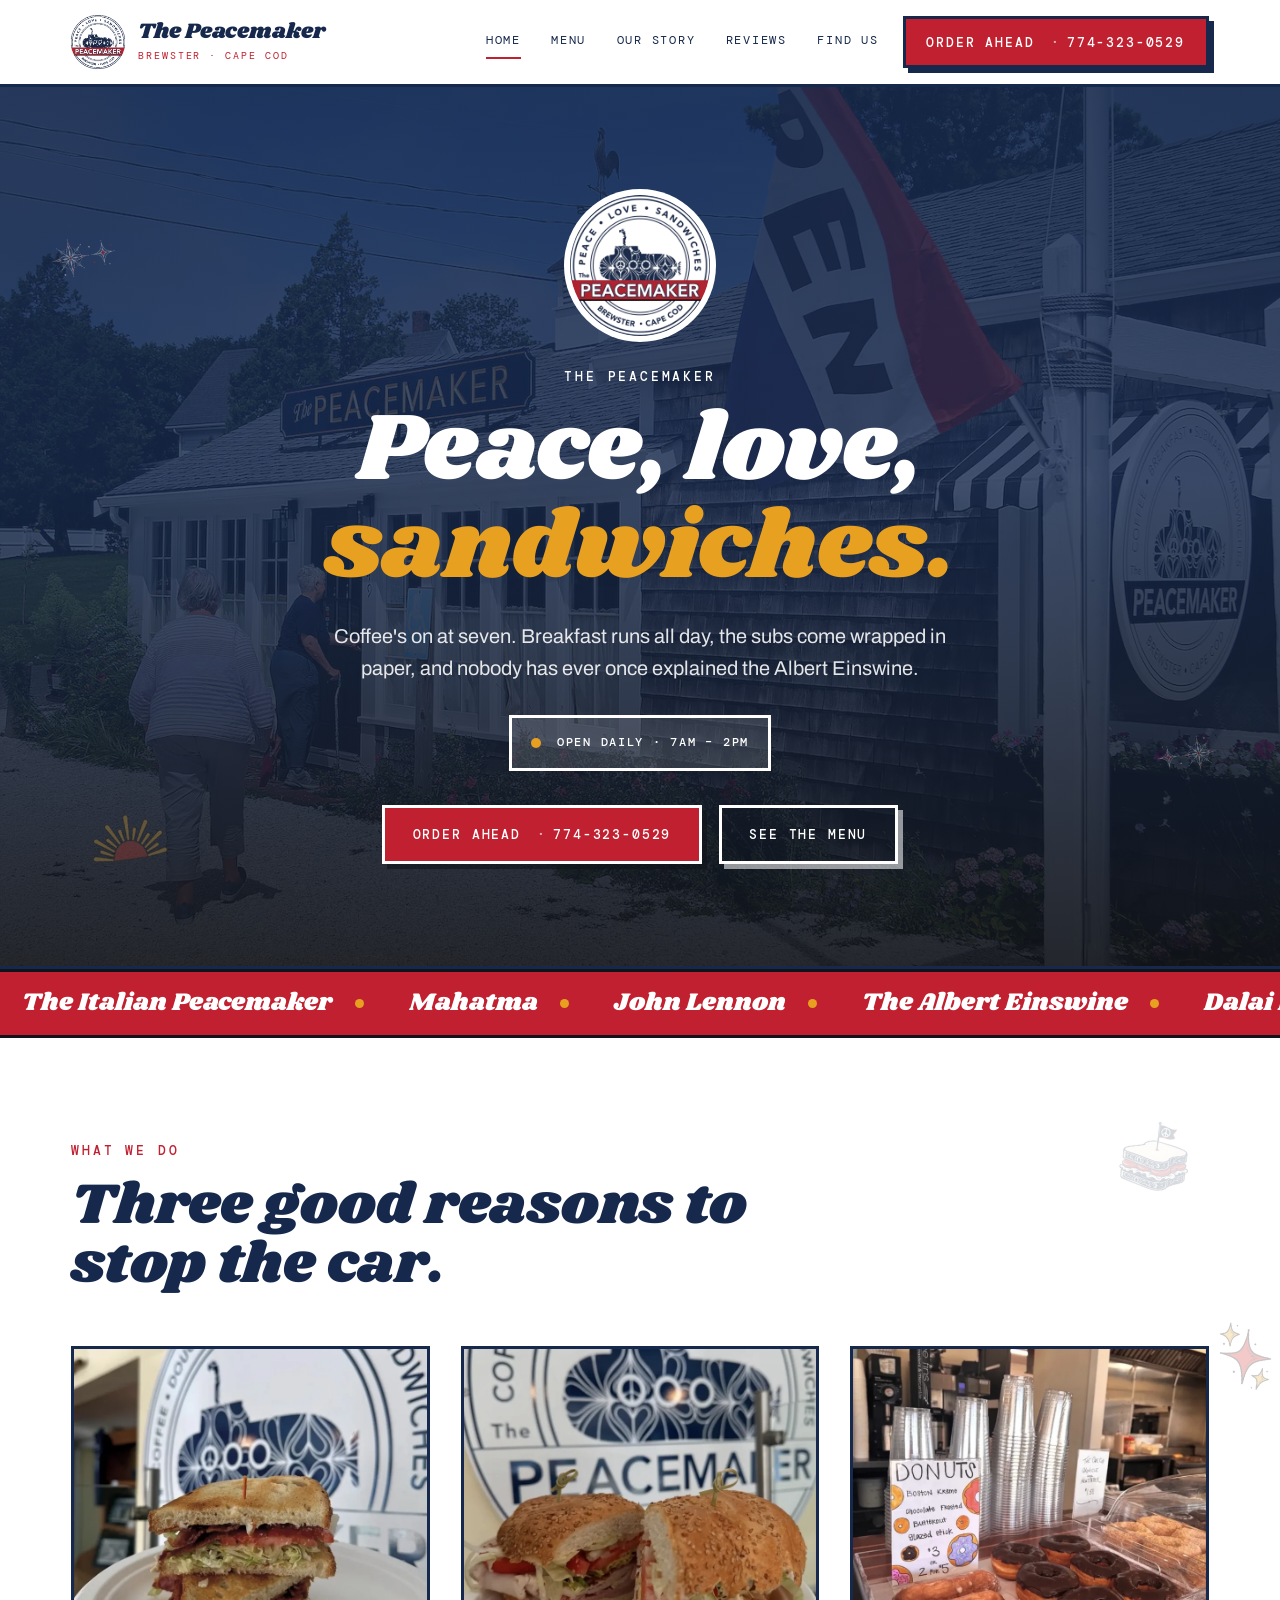
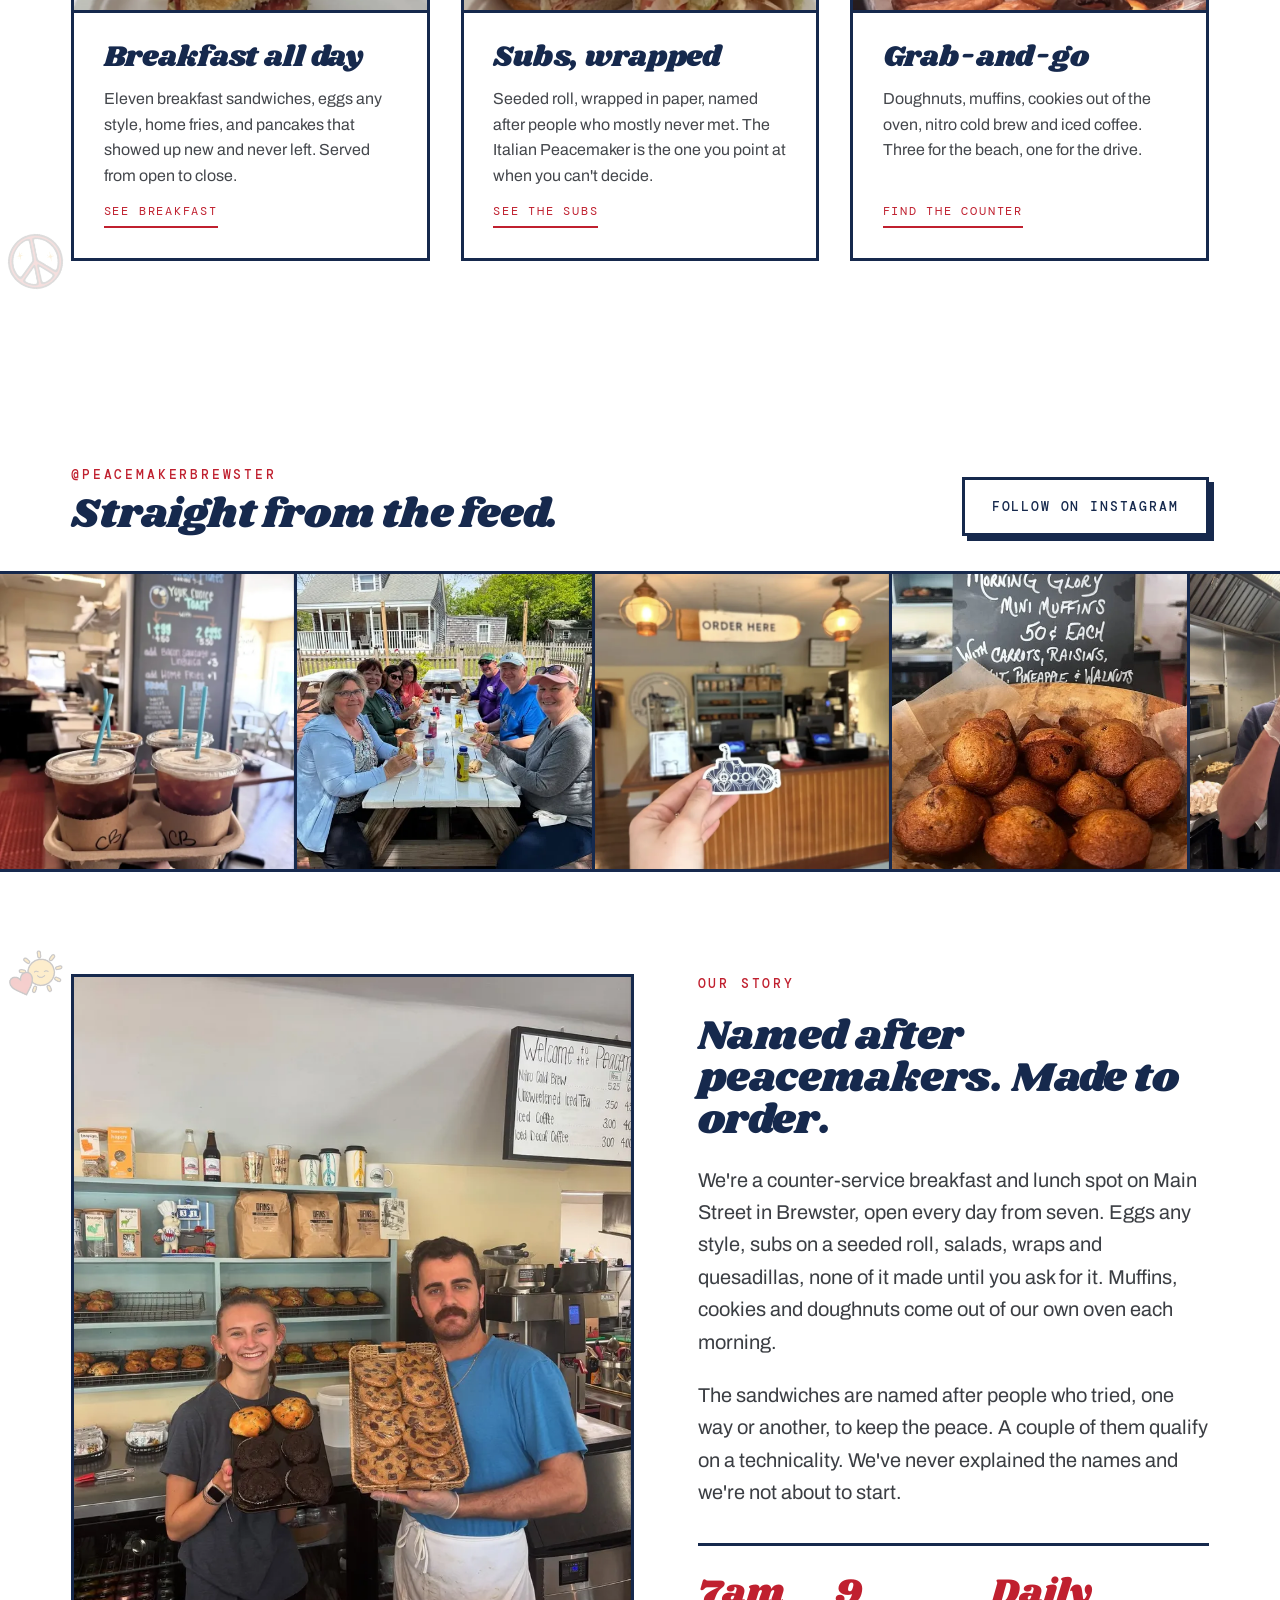
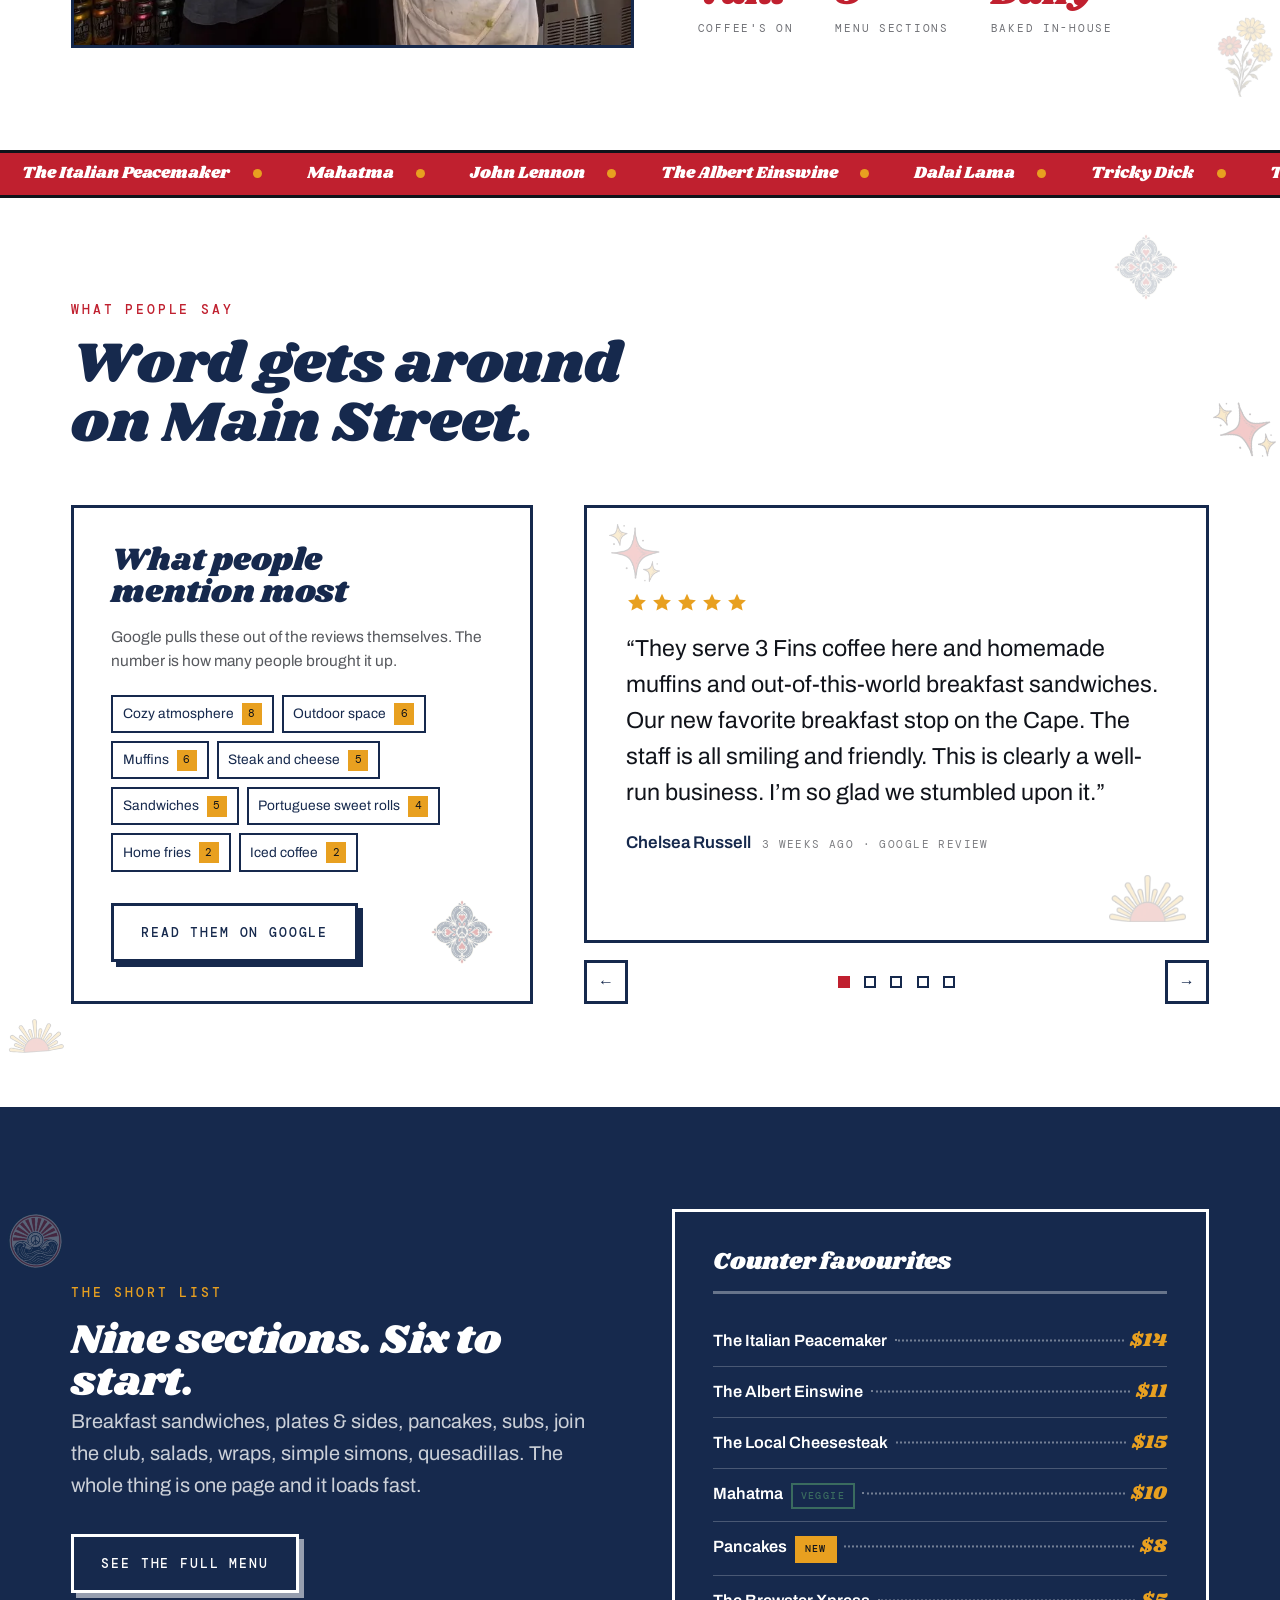
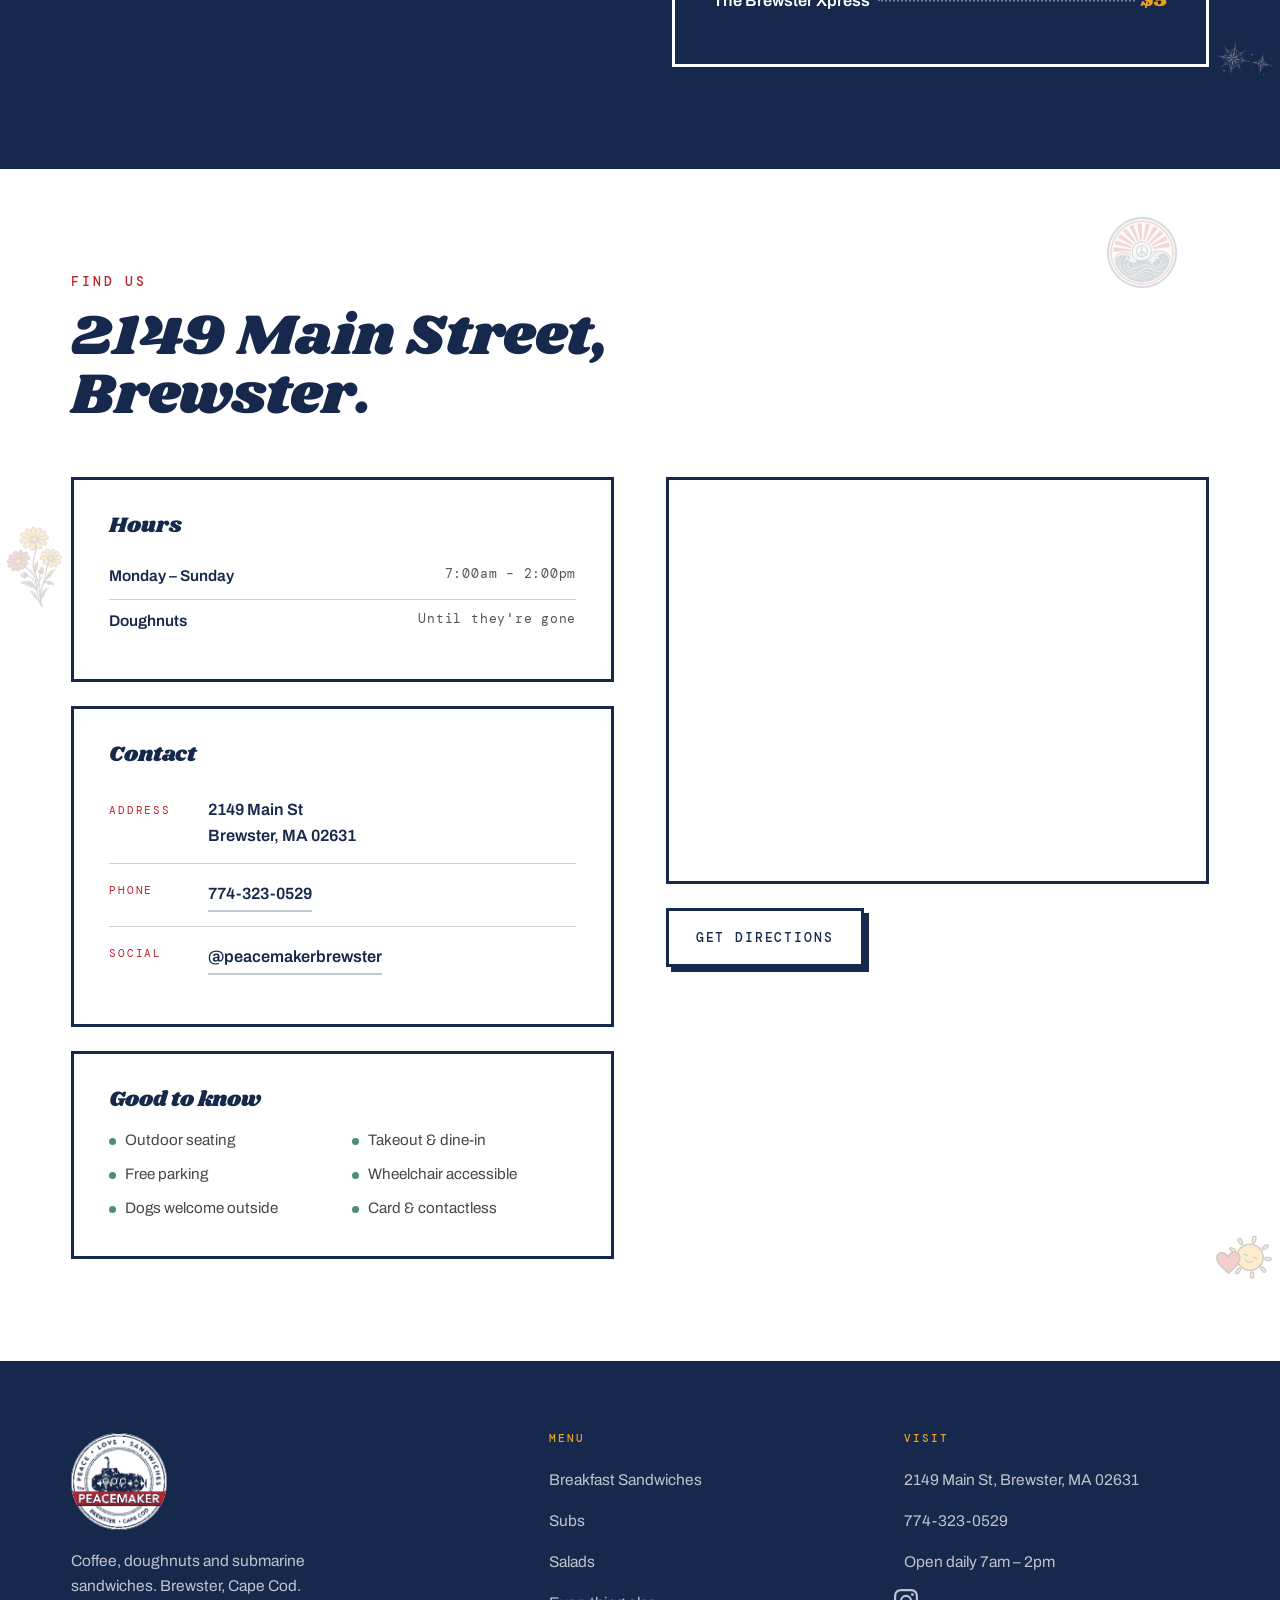
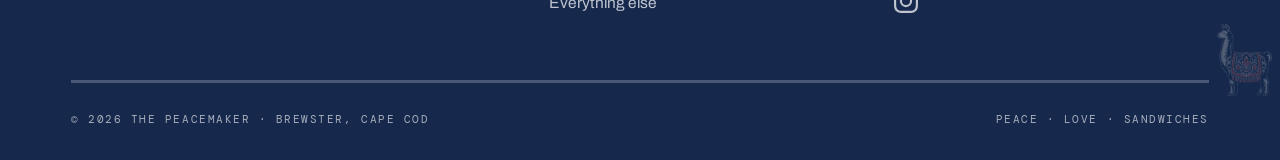
==== index.html @ 72bf06b5 "Initial commit: Chatham Oaks / Brewester website" ====
<!DOCTYPE html>
<html lang="en">
<head>
<meta charset="utf-8">
<meta name="viewport" content="width=device-width, initial-scale=1">
<title>The Peacemaker · Peace, Love, Sandwiches · Brewster, Cape Cod</title>
<meta name="description" content="Breakfast sandwiches, subs, coffee and homemade pastries at 2149 Main St, Brewster on Cape Cod. Open daily 7am–2pm. Peace, love, sandwiches.">
<link rel="canonical" href="https://www.peacemakerbrewster.com/">
<meta name="theme-color" content="#16294D">
<link rel="icon" href="favicon.ico" sizes="any">
<link rel="icon" type="image/png" href="assets/img/logo-mark.png">
<link rel="apple-touch-icon" href="apple-touch-icon.png">
<meta property="og:site_name" content="The Peacemaker">
<meta property="og:type" content="website">
<meta property="og:locale" content="en_US">
<meta property="og:title" content="The Peacemaker | Peace, Love, Sandwiches | Brewster, Cape Cod">
<meta property="og:description" content="Breakfast sandwiches, subs, coffee and homemade pastries at 2149 Main St, Brewster on Cape Cod. Open daily 7am-2pm. Peace, love, sandwiches.">
<meta property="og:url" content="https://www.peacemakerbrewster.com/">
<meta property="og:image" content="https://www.peacemakerbrewster.com/assets/img/og-image.jpg">
<meta property="og:image:type" content="image/jpeg">
<meta property="og:image:width" content="1200">
<meta property="og:image:height" content="630">
<meta property="og:image:alt" content="The Peacemaker logo: peace, love, sandwiches. Brewster, Cape Cod.">
<meta name="twitter:card" content="summary_large_image">
<meta name="twitter:title" content="The Peacemaker | Peace, Love, Sandwiches | Brewster, Cape Cod">
<meta name="twitter:description" content="Breakfast sandwiches, subs, coffee and homemade pastries at 2149 Main St, Brewster on Cape Cod. Open daily 7am-2pm. Peace, love, sandwiches.">
<meta name="twitter:image" content="https://www.peacemakerbrewster.com/assets/img/og-image.jpg">
<meta name="twitter:image:alt" content="The Peacemaker logo: peace, love, sandwiches. Brewster, Cape Cod.">
<link rel="preconnect" href="https://fonts.googleapis.com">
<link rel="preconnect" href="https://fonts.gstatic.com" crossorigin>
<link href="https://fonts.googleapis.com/css2?family=Archivo:wght@400;600&family=DM+Mono:wght@400;500&family=Shrikhand&display=swap" rel="stylesheet">
<link rel="stylesheet" href="assets/css/style.css">
<script type="application/ld+json">
{
  "@context": "https://schema.org",
  "@graph": [
    {
      "@type": "CafeOrCoffeeShop",
      "@id": "https://www.peacemakerbrewster.com/#business",
      "name": "The Peacemaker",
      "alternateName": "The Peacemaker Brewster",
      "description": "Counter-service breakfast and lunch spot on Main Street in Brewster, Cape Cod. Breakfast sandwiches, submarine sandwiches, salads, coffee and pastries baked in-house.",
      "slogan": "Peace, Love, Sandwiches",
      "url": "https://www.peacemakerbrewster.com/",
      "logo": {
        "@type": "ImageObject",
        "url": "https://www.peacemakerbrewster.com/assets/img/logo-mark.png",
        "width": 320,
        "height": 322
      },
      "image": [
        "https://www.peacemakerbrewster.com/assets/img/storefront.webp",
        "https://www.peacemakerbrewster.com/assets/img/og-image.jpg"
      ],
      "telephone": "+1-774-323-0529",
      "priceRange": "$",
      "servesCuisine": [
        "Sandwiches",
        "Breakfast",
        "Coffee"
      ],
      "currenciesAccepted": "USD",
      "paymentAccepted": "Cash, Credit Card, Debit Card, Contactless",
      "hasMenu": "https://www.peacemakerbrewster.com/menu/",
      "address": {
        "@type": "PostalAddress",
        "streetAddress": "2149 Main St",
        "addressLocality": "Brewster",
        "addressRegion": "MA",
        "postalCode": "02631",
        "addressCountry": "US"
      },
      "geo": {
        "@type": "GeoCoordinates",
        "latitude": 41.7640792,
        "longitude": -70.0759229
      },
      "hasMap": "https://www.google.com/maps?cid=10643129443793307910",
      "openingHoursSpecification": [
        {
          "@type": "OpeningHoursSpecification",
          "dayOfWeek": [
            "Monday",
            "Tuesday",
            "Wednesday",
            "Thursday",
            "Friday",
            "Saturday",
            "Sunday"
          ],
          "opens": "07:00",
          "closes": "14:00"
        }
      ],
      "areaServed": [
        {
          "@type": "City",
          "name": "Brewster"
        },
        {
          "@type": "City",
          "name": "Orleans"
        },
        {
          "@type": "City",
          "name": "Dennis"
        },
        {
          "@type": "AdministrativeArea",
          "name": "Cape Cod"
        }
      ],
      "amenityFeature": [
        {
          "@type": "LocationFeatureSpecification",
          "name": "Outdoor seating",
          "value": true
        },
        {
          "@type": "LocationFeatureSpecification",
          "name": "Takeout",
          "value": true
        },
        {
          "@type": "LocationFeatureSpecification",
          "name": "Dine-in",
          "value": true
        },
        {
          "@type": "LocationFeatureSpecification",
          "name": "Free parking",
          "value": true
        },
        {
          "@type": "LocationFeatureSpecification",
          "name": "Wheelchair accessible",
          "value": true
        },
        {
          "@type": "LocationFeatureSpecification",
          "name": "Dogs welcome outside",
          "value": true
        }
      ],
      "sameAs": [
        "https://www.instagram.com/peacemakerbrewster/",
        "https://www.google.com/maps?cid=10643129443793307910"
      ]
    },
    {
      "@type": "WebSite",
      "@id": "https://www.peacemakerbrewster.com/#website",
      "url": "https://www.peacemakerbrewster.com/",
      "name": "The Peacemaker",
      "inLanguage": "en-US",
      "publisher": {
        "@id": "https://www.peacemakerbrewster.com/#business"
      }
    },
    {
      "@type": "WebPage",
      "@id": "https://www.peacemakerbrewster.com/#webpage",
      "url": "https://www.peacemakerbrewster.com/",
      "name": "The Peacemaker | Peace, Love, Sandwiches | Brewster, Cape Cod",
      "description": "Breakfast sandwiches, subs, coffee and homemade pastries at 2149 Main St, Brewster on Cape Cod. Open daily 7am-2pm. Peace, love, sandwiches.",
      "isPartOf": {
        "@id": "https://www.peacemakerbrewster.com/#website"
      },
      "about": {
        "@id": "https://www.peacemakerbrewster.com/#business"
      },
      "inLanguage": "en-US",
      "primaryImageOfPage": {
        "@type": "ImageObject",
        "url": "https://www.peacemakerbrewster.com/assets/img/storefront.webp"
      }
    }
  ]
}
</script>
</head>
<body>

<a class="skip" href="#main">Skip to content</a>

<header class="site-header">
  <div class="wrap header-bar">
    <a class="brand" href="./">
      <img src="assets/img/logo-mark-sm.webp" alt="" width="199" height="200">
      <span>
        <span class="brand-name">The Peacemaker</span>
        <span class="brand-sub">Brewster · Cape Cod</span>
      </span>
    </a>

    <nav class="nav" id="nav" aria-label="Main">
      <a href="./" aria-current="page">Home</a>
      <a href="menu/">Menu</a>
      <a href="#story">Our Story</a>
      <a href="#reviews">Reviews</a>
      <a href="#find">Find Us</a>
      <a class="btn btn--primary" href="tel:+17743230529">Order Ahead<span class="cta-num">774-323-0529</span></a>
    </nav>

    <a class="btn btn--primary header-cta" href="tel:+17743230529">Order Ahead<span class="cta-num">774-323-0529</span></a>

    <button class="nav-toggle" id="navToggle" aria-expanded="false" aria-controls="nav" aria-label="Menu">
      <span></span>
    </button>
  </div>
</header>

<main id="main">

  <section class="hero deco-host">
    <img class="hero-bg" src="assets/img/storefront.webp" alt="" width="1440" height="967" fetchpriority="high">

    <span class="deco deco--hero-sun" aria-hidden="true"></span>
    <span class="deco deco--hero-l" aria-hidden="true"></span>
    <span class="deco deco--hero-r" aria-hidden="true"></span>

    <div class="wrap">
      <div class="hero-inner">
        <img class="hero-logo" src="assets/img/logo-mark.webp" alt="The Peacemaker logo: a paisley submarine flying a peace sign" width="320" height="322">
        <h1 class="eyebrow eyebrow--light">The Peacemaker</h1>
        <p class="hero-tagline display-xl">Peace, love,<br><em>sandwiches.</em></p>
        <p class="lede">Coffee's on at seven. Breakfast runs all day, the subs come wrapped in paper, and nobody has ever once explained the Albert Einswine.</p>

        <div class="hero-hours">
          <span class="dot" aria-hidden="true"></span>
          <strong>Open Daily · 7am – 2pm</strong>
        </div>

        <div class="btn-row">
          <a class="btn btn--primary" href="tel:+17743230529">Order Ahead<span class="cta-num">774-323-0529</span></a>
          <a class="btn btn--onDark" href="menu/">See the Menu</a>
        </div>
      </div>
    </div>
  </section>

  <div class="ribbon ribbon--items" aria-hidden="true">
    <div class="ribbon-track">
      <span>The Italian Peacemaker</span><span>Mahatma</span><span>John Lennon</span>
      <span>The Albert Einswine</span><span>Dalai Lama</span><span>Tricky Dick</span>
      <span>Tom Terrific</span><span>The Porky Pig</span><span>Gerry Adams</span>
      <span>I Like Ike</span><span>The Skinny Dip</span><span>The Torpedo</span>
      <span>The Depth Charger</span><span>The Brewster Xpress</span><span>The Local Cheesesteak</span>
      <span>Firecracker Salad</span><span>Smash Burger</span><span>Antipasto Salad</span>
      <!-- Duplicated verbatim: the marquee translates -50%, so the
           second half must match the first for a seamless loop. -->
      <span>The Italian Peacemaker</span><span>Mahatma</span><span>John Lennon</span>
      <span>The Albert Einswine</span><span>Dalai Lama</span><span>Tricky Dick</span>
      <span>Tom Terrific</span><span>The Porky Pig</span><span>Gerry Adams</span>
      <span>I Like Ike</span><span>The Skinny Dip</span><span>The Torpedo</span>
      <span>The Depth Charger</span><span>The Brewster Xpress</span><span>The Local Cheesesteak</span>
      <span>Firecracker Salad</span><span>Smash Burger</span><span>Antipasto Salad</span>
    </div>
  </div>

  <section class="section deco-host">
    <span class="deco deco--edge deco--why-peace" aria-hidden="true"></span>
    <span class="deco deco--edge deco--why-spark" aria-hidden="true"></span>
    <span class="deco deco--why-head" aria-hidden="true"></span>

    <div class="wrap">
      <div class="section-head">
        <p class="eyebrow">What we do</p>
        <h2 class="display-l">Three good reasons to<br>stop the car.</h2>
      </div>

      <div class="three-up">
        <article class="card">
          <div class="card-figure">
            <img src="assets/img/blt.webp" alt="A toasted BLT cut in half on a paper plate" loading="lazy" width="800" height="600">
          </div>
          <div class="card-body">
            <h3>Breakfast all day</h3>
            <p>Eleven breakfast sandwiches, eggs any style, home fries, and pancakes that showed up new and never left. Served from open to close.</p>
            <a class="card-link" href="menu/#breakfast">See breakfast</a>
          </div>
        </article>

        <article class="card">
          <div class="card-figure">
            <img src="assets/img/sub.webp" alt="A turkey sub on a seeded roll, cut in half" loading="lazy" width="800" height="600">
          </div>
          <div class="card-body">
            <h3>Subs, wrapped</h3>
            <p>Seeded roll, wrapped in paper, named after people who mostly never met. The Italian Peacemaker is the one you point at when you can't decide.</p>
            <a class="card-link" href="menu/#subs">See the subs</a>
          </div>
        </article>

        <article class="card">
          <div class="card-figure">
            <img src="assets/img/donuts.webp" alt="A tray of glazed and chocolate frosted doughnuts by the counter" loading="lazy" width="800" height="600">
          </div>
          <div class="card-body">
            <h3>Grab-and-go</h3>
            <p>Doughnuts, muffins, cookies out of the oven, nitro cold brew and iced coffee. Three for the beach, one for the drive.</p>
            <a class="card-link" href="#find">Find the counter</a>
          </div>
        </article>
      </div>
    </div>
  </section>

  <section id="instagram">
    <div class="wrap ig-head">
      <div>
        <p class="eyebrow">@peacemakerbrewster</p>
        <h2 class="display-m">Straight from the feed.</h2>
      </div>
      <a class="btn" href="https://www.instagram.com/peacemakerbrewster/" target="_blank" rel="noopener">Follow on Instagram</a>
    </div>

    <div class="ig-gallery" role="group" aria-label="Photos from our Instagram">
      <ul class="ig-track">
        <li><img src="assets/img/coffee.webp" alt="Four iced coffees in a carry tray" loading="lazy" width="720" height="720"></li>
        <li><img src="assets/img/patio-group.webp" alt="Customers around the picnic table on the patio with sandwiches and iced drinks" loading="lazy" width="512" height="512"></li>
        <li><img src="assets/img/counter.webp" alt="The order counter under an ORDER HERE sign" loading="lazy" width="720" height="720"></li>
        <li><img src="assets/img/muffins.webp" alt="A basket of Morning Glory mini muffins under a handwritten chalkboard sign" loading="lazy" width="576" height="576"></li>
        <li><img src="assets/img/coffee-syrup.webp" alt="A staff member with an iced coffee beside a handwritten homemade coffee syrup sign" loading="lazy" width="720" height="720"></li>
        <li><img src="assets/img/wrap.webp" alt="A salad wrap cut in half and stood up on a paper plate" loading="lazy" width="512" height="512"></li>
        <li><img src="assets/img/grab-and-go.webp" alt="The grab-and-go cooler stocked with fruit cups, yogurts and cold drinks" loading="lazy" width="483" height="483"></li>
        <li><img src="assets/img/patio-sandwich.webp" alt="A customer at a patio table under an umbrella with a breakfast sandwich and an iced coffee" loading="lazy" width="481" height="481"></li>
        <li><img src="assets/img/breakfast-sandwich.webp" alt="A breakfast sandwich on grilled sourdough with egg, bacon and greens" loading="lazy" width="512" height="512"></li>
        <li><img src="assets/img/staff-coffee.webp" alt="Two staff members taking a coffee break behind the counter" loading="lazy" width="720" height="720"></li>
        <li><img src="assets/img/cinnamon-roll.webp" alt="A frosted cinnamon roll held up in front of the Peacemaker roadside sign" loading="lazy" width="480" height="480"></li>
        <li><img src="assets/img/autumn-shop.webp" alt="The shop doorway in autumn, pumpkins along the brick path" loading="lazy" width="720" height="720"></li>
        <li><img src="assets/img/road-sign.webp" alt="The Peacemaker roadside sign against a blue summer sky" loading="lazy" width="720" height="720"></li>
        <!-- Duplicated for the seamless loop: the track translates -50%, so the
             second half must match the first. Hidden from assistive tech. -->
        <li aria-hidden="true"><img src="assets/img/coffee.webp" alt="" loading="lazy" width="720" height="720"></li>
        <li aria-hidden="true"><img src="assets/img/patio-group.webp" alt="" loading="lazy" width="512" height="512"></li>
        <li aria-hidden="true"><img src="assets/img/counter.webp" alt="" loading="lazy" width="720" height="720"></li>
        <li aria-hidden="true"><img src="assets/img/muffins.webp" alt="" loading="lazy" width="576" height="576"></li>
        <li aria-hidden="true"><img src="assets/img/coffee-syrup.webp" alt="" loading="lazy" width="720" height="720"></li>
        <li aria-hidden="true"><img src="assets/img/wrap.webp" alt="" loading="lazy" width="512" height="512"></li>
        <li aria-hidden="true"><img src="assets/img/grab-and-go.webp" alt="" loading="lazy" width="483" height="483"></li>
        <li aria-hidden="true"><img src="assets/img/patio-sandwich.webp" alt="" loading="lazy" width="481" height="481"></li>
        <li aria-hidden="true"><img src="assets/img/breakfast-sandwich.webp" alt="" loading="lazy" width="512" height="512"></li>
        <li aria-hidden="true"><img src="assets/img/staff-coffee.webp" alt="" loading="lazy" width="720" height="720"></li>
        <li aria-hidden="true"><img src="assets/img/cinnamon-roll.webp" alt="" loading="lazy" width="480" height="480"></li>
        <li aria-hidden="true"><img src="assets/img/autumn-shop.webp" alt="" loading="lazy" width="720" height="720"></li>
        <li aria-hidden="true"><img src="assets/img/road-sign.webp" alt="" loading="lazy" width="720" height="720"></li>
      </ul>
    </div>
  </section>

  <section class="section deco-host" id="story">
    <span class="deco deco--edge deco--story-flowers" aria-hidden="true"></span>
    <span class="deco deco--edge deco--story-heart" aria-hidden="true"></span>

    <div class="wrap story">
      <div class="story-figure">
        <img src="assets/img/bakery-counter.webp" alt="Two staff behind the counter holding trays of muffins and cookies, with the chalkboard drinks menu behind them" loading="lazy" width="820" height="984">
      </div>
      <div class="story-text">
        <p class="eyebrow">Our story</p>
        <h2 class="display-m">Named after peacemakers. Made to order.</h2>
        <p class="lede">We're a counter-service breakfast and lunch spot on Main Street in Brewster, open every day from seven. Eggs any style, subs on a seeded roll, salads, wraps and quesadillas, none of it made until you ask for it. Muffins, cookies and doughnuts come out of our own oven each morning.</p>
        <p class="lede">The sandwiches are named after people who tried, one way or another, to keep the peace. A couple of them qualify on a technicality. We've never explained the names and we're not about to start.</p>

        <div class="story-stats">
          <div><span>7am</span><small>Coffee's on</small></div>
          <div><span>9</span><small>Menu sections</small></div>
          <div><span>Daily</span><small>Baked in-house</small></div>
        </div>
      </div>
    </div>
  </section>

  <div class="ribbon ribbon--thin ribbon--items" aria-hidden="true">
    <div class="ribbon-track">
      <span>The Italian Peacemaker</span><span>Mahatma</span><span>John Lennon</span>
      <span>The Albert Einswine</span><span>Dalai Lama</span><span>Tricky Dick</span>
      <span>Tom Terrific</span><span>The Porky Pig</span><span>Gerry Adams</span>
      <span>I Like Ike</span><span>The Skinny Dip</span><span>The Torpedo</span>
      <span>The Depth Charger</span><span>The Brewster Xpress</span><span>The Local Cheesesteak</span>
      <span>Firecracker Salad</span><span>Smash Burger</span><span>Antipasto Salad</span>
      <!-- Duplicated verbatim: the marquee translates -50%, so the
           second half must match the first for a seamless loop. -->
      <span>The Italian Peacemaker</span><span>Mahatma</span><span>John Lennon</span>
      <span>The Albert Einswine</span><span>Dalai Lama</span><span>Tricky Dick</span>
      <span>Tom Terrific</span><span>The Porky Pig</span><span>Gerry Adams</span>
      <span>I Like Ike</span><span>The Skinny Dip</span><span>The Torpedo</span>
      <span>The Depth Charger</span><span>The Brewster Xpress</span><span>The Local Cheesesteak</span>
      <span>Firecracker Salad</span><span>Smash Burger</span><span>Antipasto Salad</span>
    </div>
  </div>

  <section class="section deco-host" id="reviews">
    <span class="deco deco--edge deco--rev-sun" aria-hidden="true"></span>
    <span class="deco deco--edge deco--rev-spark" aria-hidden="true"></span>
    <span class="deco deco--rev-head" aria-hidden="true"></span>

    <div class="wrap">
      <div class="section-head">
        <p class="eyebrow">What people say</p>
        <h2 class="display-l">Word gets around<br>on Main Street.</h2>
      </div>

      <div class="reviews">
        <div class="rating-card">
          <h3 class="mentions-title">What people<br>mention most</h3>
          <p class="mentions-intro">Google pulls these out of the reviews themselves. The number is how many people brought it up.</p>

          <ul class="mention-list">
            <li>Cozy atmosphere <span>8</span></li>
            <li>Outdoor space <span>6</span></li>
            <li>Muffins <span>6</span></li>
            <li>Steak and cheese <span>5</span></li>
            <li>Sandwiches <span>5</span></li>
            <li>Portuguese sweet rolls <span>4</span></li>
            <li>Home fries <span>2</span></li>
            <li>Iced coffee <span>2</span></li>
          </ul>

          <div class="rating-foot">
            <a class="btn" href="https://www.google.com/maps?cid=10643129443793307910" target="_blank" rel="noopener">Read them on Google</a>
            <span class="deco-inline deco-inline--flower" aria-hidden="true"></span>
          </div>
        </div>

        <div class="rv-carousel" data-interval="7000">
          <div class="rv-viewport">
            <span class="deco-quote deco-quote--tl" aria-hidden="true"></span>
            <span class="deco-quote deco-quote--br" aria-hidden="true"></span>
            <ul class="rv-track">
          <li class="rv-slide" role="group" aria-roledescription="review" aria-label="Review 1 of 5">
            <p class="rv-stars" role="img" aria-label="Rated 5 out of 5"><svg class="star" viewBox="0 0 24 24" aria-hidden="true" focusable="false"><path d="M12 2l2.9 6.26 6.85.7-5.1 4.6 1.44 6.74L12 16.9l-6.09 3.4 1.44-6.74-5.1-4.6 6.85-.7z"/></svg><svg class="star" viewBox="0 0 24 24" aria-hidden="true" focusable="false"><path d="M12 2l2.9 6.26 6.85.7-5.1 4.6 1.44 6.74L12 16.9l-6.09 3.4 1.44-6.74-5.1-4.6 6.85-.7z"/></svg><svg class="star" viewBox="0 0 24 24" aria-hidden="true" focusable="false"><path d="M12 2l2.9 6.26 6.85.7-5.1 4.6 1.44 6.74L12 16.9l-6.09 3.4 1.44-6.74-5.1-4.6 6.85-.7z"/></svg><svg class="star" viewBox="0 0 24 24" aria-hidden="true" focusable="false"><path d="M12 2l2.9 6.26 6.85.7-5.1 4.6 1.44 6.74L12 16.9l-6.09 3.4 1.44-6.74-5.1-4.6 6.85-.7z"/></svg><svg class="star" viewBox="0 0 24 24" aria-hidden="true" focusable="false"><path d="M12 2l2.9 6.26 6.85.7-5.1 4.6 1.44 6.74L12 16.9l-6.09 3.4 1.44-6.74-5.1-4.6 6.85-.7z"/></svg></p>
            <blockquote>They serve 3 Fins coffee here and homemade muffins and out-of-this-world breakfast sandwiches. Our new favorite breakfast stop on the Cape. The staff is all smiling and friendly. This is clearly a well-run business. I’m so glad we stumbled upon it.</blockquote>
            <footer><cite>Chelsea Russell</cite><span>3 weeks ago · Google review</span></footer>
          </li>
          <li class="rv-slide" role="group" aria-roledescription="review" aria-label="Review 2 of 5">
            <p class="rv-stars" role="img" aria-label="Rated 5 out of 5"><svg class="star" viewBox="0 0 24 24" aria-hidden="true" focusable="false"><path d="M12 2l2.9 6.26 6.85.7-5.1 4.6 1.44 6.74L12 16.9l-6.09 3.4 1.44-6.74-5.1-4.6 6.85-.7z"/></svg><svg class="star" viewBox="0 0 24 24" aria-hidden="true" focusable="false"><path d="M12 2l2.9 6.26 6.85.7-5.1 4.6 1.44 6.74L12 16.9l-6.09 3.4 1.44-6.74-5.1-4.6 6.85-.7z"/></svg><svg class="star" viewBox="0 0 24 24" aria-hidden="true" focusable="false"><path d="M12 2l2.9 6.26 6.85.7-5.1 4.6 1.44 6.74L12 16.9l-6.09 3.4 1.44-6.74-5.1-4.6 6.85-.7z"/></svg><svg class="star" viewBox="0 0 24 24" aria-hidden="true" focusable="false"><path d="M12 2l2.9 6.26 6.85.7-5.1 4.6 1.44 6.74L12 16.9l-6.09 3.4 1.44-6.74-5.1-4.6 6.85-.7z"/></svg><svg class="star" viewBox="0 0 24 24" aria-hidden="true" focusable="false"><path d="M12 2l2.9 6.26 6.85.7-5.1 4.6 1.44 6.74L12 16.9l-6.09 3.4 1.44-6.74-5.1-4.6 6.85-.7z"/></svg></p>
            <blockquote>Easily the best turkey club sub I’ve ever had! Kind girl at the front. The food was made quickly, but not so quickly that it felt slapped together.</blockquote>
            <footer><cite>Kay</cite><span>4 months ago · Google review</span></footer>
          </li>
          <li class="rv-slide" role="group" aria-roledescription="review" aria-label="Review 3 of 5">
            <p class="rv-stars" role="img" aria-label="Rated 5 out of 5"><svg class="star" viewBox="0 0 24 24" aria-hidden="true" focusable="false"><path d="M12 2l2.9 6.26 6.85.7-5.1 4.6 1.44 6.74L12 16.9l-6.09 3.4 1.44-6.74-5.1-4.6 6.85-.7z"/></svg><svg class="star" viewBox="0 0 24 24" aria-hidden="true" focusable="false"><path d="M12 2l2.9 6.26 6.85.7-5.1 4.6 1.44 6.74L12 16.9l-6.09 3.4 1.44-6.74-5.1-4.6 6.85-.7z"/></svg><svg class="star" viewBox="0 0 24 24" aria-hidden="true" focusable="false"><path d="M12 2l2.9 6.26 6.85.7-5.1 4.6 1.44 6.74L12 16.9l-6.09 3.4 1.44-6.74-5.1-4.6 6.85-.7z"/></svg><svg class="star" viewBox="0 0 24 24" aria-hidden="true" focusable="false"><path d="M12 2l2.9 6.26 6.85.7-5.1 4.6 1.44 6.74L12 16.9l-6.09 3.4 1.44-6.74-5.1-4.6 6.85-.7z"/></svg><svg class="star" viewBox="0 0 24 24" aria-hidden="true" focusable="false"><path d="M12 2l2.9 6.26 6.85.7-5.1 4.6 1.44 6.74L12 16.9l-6.09 3.4 1.44-6.74-5.1-4.6 6.85-.7z"/></svg></p>
            <blockquote>Terrific breakfast and lunch sandwiches, excellent coffee, and sensible prices.</blockquote>
            <footer><cite>Google review</cite></footer>
          </li>
          <li class="rv-slide" role="group" aria-roledescription="review" aria-label="Review 4 of 5">
            <p class="rv-stars" role="img" aria-label="Rated 5 out of 5"><svg class="star" viewBox="0 0 24 24" aria-hidden="true" focusable="false"><path d="M12 2l2.9 6.26 6.85.7-5.1 4.6 1.44 6.74L12 16.9l-6.09 3.4 1.44-6.74-5.1-4.6 6.85-.7z"/></svg><svg class="star" viewBox="0 0 24 24" aria-hidden="true" focusable="false"><path d="M12 2l2.9 6.26 6.85.7-5.1 4.6 1.44 6.74L12 16.9l-6.09 3.4 1.44-6.74-5.1-4.6 6.85-.7z"/></svg><svg class="star" viewBox="0 0 24 24" aria-hidden="true" focusable="false"><path d="M12 2l2.9 6.26 6.85.7-5.1 4.6 1.44 6.74L12 16.9l-6.09 3.4 1.44-6.74-5.1-4.6 6.85-.7z"/></svg><svg class="star" viewBox="0 0 24 24" aria-hidden="true" focusable="false"><path d="M12 2l2.9 6.26 6.85.7-5.1 4.6 1.44 6.74L12 16.9l-6.09 3.4 1.44-6.74-5.1-4.6 6.85-.7z"/></svg><svg class="star" viewBox="0 0 24 24" aria-hidden="true" focusable="false"><path d="M12 2l2.9 6.26 6.85.7-5.1 4.6 1.44 6.74L12 16.9l-6.09 3.4 1.44-6.74-5.1-4.6 6.85-.7z"/></svg></p>
            <blockquote>Awesome food, big portions, excellent pricing and the service super.</blockquote>
            <footer><cite>Google review</cite></footer>
          </li>
          <li class="rv-slide" role="group" aria-roledescription="review" aria-label="Review 5 of 5">
            <p class="rv-stars" role="img" aria-label="Rated 5 out of 5"><svg class="star" viewBox="0 0 24 24" aria-hidden="true" focusable="false"><path d="M12 2l2.9 6.26 6.85.7-5.1 4.6 1.44 6.74L12 16.9l-6.09 3.4 1.44-6.74-5.1-4.6 6.85-.7z"/></svg><svg class="star" viewBox="0 0 24 24" aria-hidden="true" focusable="false"><path d="M12 2l2.9 6.26 6.85.7-5.1 4.6 1.44 6.74L12 16.9l-6.09 3.4 1.44-6.74-5.1-4.6 6.85-.7z"/></svg><svg class="star" viewBox="0 0 24 24" aria-hidden="true" focusable="false"><path d="M12 2l2.9 6.26 6.85.7-5.1 4.6 1.44 6.74L12 16.9l-6.09 3.4 1.44-6.74-5.1-4.6 6.85-.7z"/></svg><svg class="star" viewBox="0 0 24 24" aria-hidden="true" focusable="false"><path d="M12 2l2.9 6.26 6.85.7-5.1 4.6 1.44 6.74L12 16.9l-6.09 3.4 1.44-6.74-5.1-4.6 6.85-.7z"/></svg><svg class="star" viewBox="0 0 24 24" aria-hidden="true" focusable="false"><path d="M12 2l2.9 6.26 6.85.7-5.1 4.6 1.44 6.74L12 16.9l-6.09 3.4 1.44-6.74-5.1-4.6 6.85-.7z"/></svg></p>
            <blockquote>Yummy-looking muffins and homemade dog treats available too!</blockquote>
            <footer><cite>Google review</cite></footer>
          </li>
            </ul>
          </div>
          <div class="rv-controls">
            <button class="rv-arrow" data-dir="-1" aria-label="Previous review">&#8592;</button>
            <div class="rv-dots" aria-label="Choose a review"></div>
            <button class="rv-arrow" data-dir="1" aria-label="Next review">&#8594;</button>
          </div>
        </div>
      </div>
    </div>
  </section>

  <section class="section section--navy deco-host">
    <span class="deco deco--edge deco--navy-sun" aria-hidden="true"></span>
    <span class="deco deco--edge deco--navy-spark" aria-hidden="true"></span>

    <div class="wrap teaser">
      <div>
        <p class="eyebrow eyebrow--light">The short list</p>
        <h2 class="display-m">Nine sections. Six to start.</h2>
        <p class="lede">Breakfast sandwiches, plates &amp; sides, pancakes, subs, join the club, salads, wraps, simple simons, quesadillas. The whole thing is one page and it loads fast.</p>
        <div class="btn-row" style="margin-top:2rem">
          <a class="btn btn--onDark" href="menu/">See the full menu</a>
        </div>
      </div>

      <div class="teaser-list">
        <h3>Counter favourites</h3>

        <div class="menu-row">
          <span class="menu-row-name">The Italian Peacemaker</span>
          <span class="menu-row-price">$14</span>
        </div>
        <div class="menu-row">
          <span class="menu-row-name">The Albert Einswine</span>
          <span class="menu-row-price">$11</span>
        </div>
        <div class="menu-row">
          <span class="menu-row-name">The Local Cheesesteak</span>
          <span class="menu-row-price">$15</span>
        </div>
        <div class="menu-row">
          <span class="menu-row-name">Mahatma <span class="tag tag--veg">Veggie</span></span>
          <span class="menu-row-price">$10</span>
        </div>
        <div class="menu-row">
          <span class="menu-row-name">Pancakes <span class="tag tag--new">New</span></span>
          <span class="menu-row-price">$8</span>
        </div>
        <div class="menu-row">
          <span class="menu-row-name">The Brewster Xpress</span>
          <span class="menu-row-price">$5</span>
        </div>
      </div>
    </div>
  </section>

  <section class="section deco-host" id="find">
    <span class="deco deco--edge deco--find-flowers" aria-hidden="true"></span>
    <span class="deco deco--edge deco--find-heart" aria-hidden="true"></span>
    <span class="deco deco--find-head" aria-hidden="true"></span>

    <div class="wrap">
      <div class="section-head">
        <p class="eyebrow">Find us</p>
        <h2 class="display-l">2149 Main Street,<br>Brewster.</h2>
      </div>

      <div class="find">
        <div>
          <div class="info-block">
            <h3>Hours</h3>
            <ul class="hours-list">
              <li><span>Monday – Sunday</span><span>7:00am – 2:00pm</span></li>
              <li><span>Doughnuts</span><span>Until they're gone</span></li>
            </ul>
          </div>

          <div class="info-block">
            <h3>Contact</h3>
            <div class="contact-line">
              <span class="k">Address</span>
              <span class="v">2149 Main St<br>Brewster, MA 02631</span>
            </div>
            <div class="contact-line">
              <span class="k">Phone</span>
              <span class="v"><a href="tel:+17743230529">774-323-0529</a></span>
            </div>
            <div class="contact-line">
              <span class="k">Social</span>
              <span class="v"><a href="https://www.instagram.com/peacemakerbrewster/" target="_blank" rel="noopener">@peacemakerbrewster</a></span>
            </div>
          </div>

          <div class="info-block">
            <h3>Good to know</h3>
            <ul class="facts">
              <li>Outdoor seating</li>
              <li>Takeout &amp; dine-in</li>
              <li>Free parking</li>
              <li>Wheelchair accessible</li>
              <li>Dogs welcome outside</li>
              <li>Card &amp; contactless</li>
            </ul>
          </div>
        </div>

        <div>
          <div class="map-frame">
            <iframe
              title="Map showing The Peacemaker at 2149 Main St, Brewster, MA"
              src="https://maps.google.com/maps?q=2149%20Main%20St%2C%20Brewster%2C%20MA%2002631&amp;z=16&amp;output=embed"
              loading="lazy"
              referrerpolicy="no-referrer-when-downgrade"></iframe>
          </div>
          <a class="btn" style="margin-top:1.5rem" href="https://www.google.com/maps/search/?api=1&amp;query=The%20Peacemaker%20Brewster&amp;query_place_id=ChIJfQw7g1lH-4kRBgnN49b9s5M" target="_blank" rel="noopener">Get Directions</a>
        </div>
      </div>
    </div>
  </section>

</main>

<footer class="site-footer deco-host">
  <span class="deco deco--edge deco--foot-llama" aria-hidden="true"></span>

  <div class="wrap">
    <div class="footer-grid">
      <div class="footer-brand">
        <img src="assets/img/logo-mark-sm.webp" alt="The Peacemaker" width="199" height="200" loading="lazy">
        <p>Coffee, doughnuts and submarine sandwiches. Brewster, Cape Cod.</p>
      </div>

      <div>
        <h3>Menu</h3>
        <ul class="footer-list">
          <li><a href="menu/#breakfast">Breakfast Sandwiches</a></li>
          <li><a href="menu/#subs">Subs</a></li>
          <li><a href="menu/#salads">Salads</a></li>
          <li><a href="menu/">Everything else</a></li>
        </ul>
      </div>

      <div>
        <h3>Visit</h3>
        <ul class="footer-list">
          <li><a href="#find">2149 Main St, Brewster, MA 02631</a></li>
          <li><a href="tel:+17743230529">774-323-0529</a></li>
          <li><a href="#find">Open daily 7am – 2pm</a></li>
          <li class="social-item"><a class="social-link" href="https://www.instagram.com/peacemakerbrewster/" target="_blank" rel="noopener" aria-label="The Peacemaker on Instagram"><svg viewBox="0 0 24 24" aria-hidden="true" focusable="false"><path d="M12 2.163c3.204 0 3.584.012 4.85.07 1.366.062 2.633.335 3.608 1.31.975.975 1.248 2.242 1.31 3.608.058 1.266.07 1.646.07 4.85s-.012 3.584-.07 4.85c-.062 1.366-.335 2.633-1.31 3.608-.975.975-2.242 1.248-3.608 1.31-1.266.058-1.646.07-4.85.07s-3.584-.012-4.85-.07c-1.366-.062-2.633-.335-3.608-1.31-.975-.975-1.248-2.242-1.31-3.608C2.175 15.584 2.163 15.204 2.163 12s.012-3.584.07-4.85c.062-1.366.335-2.633 1.31-3.608.975-.975 2.242-1.248 3.608-1.31C8.416 2.175 8.796 2.163 12 2.163zM12 0C8.741 0 8.332.014 7.052.072 5.197.157 3.355.673 2.014 2.014.673 3.355.157 5.197.072 7.052.014 8.332 0 8.741 0 12s.014 3.668.072 4.948c.085 1.855.601 3.697 1.942 5.038 1.341 1.341 3.183 1.857 5.038 1.942C8.332 23.986 8.741 24 12 24s3.668-.014 4.948-.072c1.855-.085 3.697-.601 5.038-1.942 1.341-1.341 1.857-3.183 1.942-5.038.058-1.28.072-1.689.072-4.948s-.014-3.668-.072-4.948c-.085-1.855-.601-3.697-1.942-5.038C20.645.673 18.803.157 16.948.072 15.668.014 15.259 0 12 0zm0 5.838a6.162 6.162 0 100 12.324 6.162 6.162 0 000-12.324zM12 16a4 4 0 110-8 4 4 0 010 8zm6.406-11.845a1.44 1.44 0 100 2.881 1.44 1.44 0 000-2.881z"/></svg></a></li>
        </ul>
      </div>
    </div>

    <div class="footer-base">
      <span>© <span id="year">2026</span> The Peacemaker · Brewster, Cape Cod</span>
      <span>Peace · Love · Sandwiches</span>
    </div>
  </div>
</footer>

<script src="assets/js/main.js" defer></script>
</body>
</html>
---- assets/css/style.css ----
/* The Peacemaker · Brewster, Cape Cod */

:root {
  --navy: #16294D;
  --red: #C0202F;
  --white: #FFFFFF;
  --ink: #10131A;
  --marigold: #E8A020;
  --seaglass: #4E8C7E;
  --grape: #6B4C8A;

  --line: 3px solid var(--navy);
  --hair: 1px solid rgba(22, 41, 77, 0.22);

  --display: "Shrikhand", Georgia, serif;
  --body: "Archivo", -apple-system, BlinkMacSystemFont, "Segoe UI", sans-serif;
  --mono: "DM Mono", ui-monospace, "SF Mono", Menlo, monospace;

  --gutter: clamp(1.25rem, 4vw, 4rem);
  --stack: clamp(3.5rem, 8vw, 7rem);
  --maxw: 1240px;

  /* Width of the empty band outside the centred content box, one side. The
     ornaments that sit beside a full-width column have only this to live in.
     The 100% resolves at the point of use, against the .deco-host's own box —
     not 100vw, which would overcount by the scrollbar and push the art onto
     the column by those few pixels. */
  --strip: calc((100% - var(--maxw)) / 2 + var(--gutter));

  /* Ornament art, named once so a placement rule only has to say which piece
     it wants. See "Decorative icon layer" below. */
  --ic-sandwich:   url("../img/deco/peace-sandwich.webp");
  --ic-flower:     url("../img/deco/peace-flower.webp");
  --ic-cape-sun:   url("../img/deco/cape-sun.webp");
  --ic-llama:      url("../img/deco/llama.webp");
  --ic-spark-navy: url("../img/deco/sparkles-navy.webp");
  --ic-peace:      url("../img/deco/peace-sign.webp");
  --ic-sunburst:   url("../img/deco/sunburst.webp");
  --ic-flowers:    url("../img/deco/wildflowers.webp");
  --ic-sparkles:   url("../img/deco/sparkles.webp");
  --ic-heart-sun:  url("../img/deco/heart-sun.webp");
}

*,
*::before,
*::after { box-sizing: border-box; }

html {
  scroll-behavior: smooth;
  -webkit-text-size-adjust: 100%;
}

body {
  margin: 0;
  background: var(--white);
  color: var(--ink);
  font-family: var(--body);
  font-size: 1.0625rem;
  line-height: 1.6;
  font-weight: 400;
  -webkit-font-smoothing: antialiased;
}

img { display: block; max-width: 100%; height: auto; }

a { color: inherit; }

h1, h2, h3, h4 {
  margin: 0;
  font-family: var(--display);
  font-weight: 400;
  line-height: 1.02;
  letter-spacing: -0.005em;
  color: var(--navy);
}

p { margin: 0; }

:focus-visible {
  outline: 3px solid var(--marigold);
  outline-offset: 3px;
}

.wrap {
  width: 100%;
  max-width: var(--maxw);
  margin-inline: auto;
  padding-inline: var(--gutter);
}

.skip {
  position: absolute;
  left: -9999px;
  top: 0;
  background: var(--navy);
  color: #fff;
  padding: 0.75rem 1.25rem;
  z-index: 999;
  font-family: var(--mono);
  text-transform: uppercase;
  letter-spacing: 0.1em;
  font-size: 0.8rem;
}
.skip:focus { left: 0; }

/* ── Type utilities ─────────────────────────────── */

.eyebrow {
  font-family: var(--mono);
  font-size: clamp(0.7rem, 1.4vw, 0.8rem);
  text-transform: uppercase;
  letter-spacing: 0.22em;
  font-weight: 500;
  color: var(--red);
  margin: 0 0 1rem;
}
.eyebrow--light { color: var(--marigold); }

.display-xl { font-size: clamp(2.9rem, 9vw, 6rem); }
.display-l  { font-size: clamp(2.1rem, 5.2vw, 3.6rem); }
.display-m  { font-size: clamp(1.75rem, 3.6vw, 2.6rem); }

.lede {
  font-size: clamp(1.0625rem, 1.7vw, 1.25rem);
  line-height: 1.62;
  color: rgba(16, 19, 26, 0.82);
  max-width: 58ch;
}

/* ── Buttons ────────────────────────────────────── */

.btn {
  display: inline-flex;
  align-items: center;
  justify-content: center;
  gap: 0.55rem;
  font-family: var(--mono);
  font-size: 0.82rem;
  font-weight: 500;
  text-transform: uppercase;
  letter-spacing: 0.14em;
  text-decoration: none;
  padding: 1rem 1.7rem;
  border: 3px solid var(--navy);
  background: var(--white);
  color: var(--navy);
  box-shadow: 5px 5px 0 var(--navy);
  cursor: pointer;
  transition: transform 0.12s ease, box-shadow 0.12s ease;
}

.btn:hover {
  transform: translate(2px, 2px);
  box-shadow: 3px 3px 0 var(--navy);
}
.btn:active {
  transform: translate(5px, 5px);
  box-shadow: 0 0 0 var(--navy);
}

.btn--primary {
  background: var(--red);
  border-color: var(--navy);
  color: #fff;
}

.btn--onDark {
  background: transparent;
  border-color: #fff;
  color: #fff;
  box-shadow: 5px 5px 0 rgba(255, 255, 255, 0.55);
}
.btn--onDark:hover { box-shadow: 3px 3px 0 rgba(255, 255, 255, 0.55); }
.btn--onDark:active { box-shadow: 0 0 0 rgba(255, 255, 255, 0); }

.btn-row {
  display: flex;
  flex-wrap: wrap;
  gap: 1rem 1.1rem;
}

/* Phone number shown inside the Order Ahead CTA */
.cta-num {
  white-space: nowrap;
}
.cta-num::before {
  content: "·";
  margin-inline: 0.55em 0.5em;
  opacity: 0.65;
}
/* The header CTA shares a row with the brand and nav, so drop the number
   before it can squeeze them. The nav's own button keeps it at every width. */
@media (max-width: 1120px) {
  .header-cta .cta-num { display: none; }
}

/* ── Tags ───────────────────────────────────────── */

.tag {
  display: inline-flex;
  align-items: center;
  gap: 0.35rem;
  font-family: var(--mono);
  font-size: 0.62rem;
  text-transform: uppercase;
  letter-spacing: 0.14em;
  font-weight: 500;
  padding: 0.2rem 0.5rem;
  border: 2px solid currentColor;
  white-space: nowrap;
  vertical-align: 0.14em;
}
.tag--veg { color: #3A6B5F; }
.tag--fav { color: var(--red); }
.tag--gf  { color: var(--grape); }
.tag--new { color: var(--ink); background: var(--marigold); border-color: var(--marigold); }

/* ── Header ─────────────────────────────────────── */

.site-header {
  position: sticky;
  top: 0;
  z-index: 60;
  background: var(--white);
  border-bottom: var(--line);
}

.header-bar {
  display: flex;
  align-items: center;
  gap: 1.5rem;
  min-height: 84px;
  padding-block: 0.7rem;
}

.brand {
  display: flex;
  align-items: center;
  gap: 0.8rem;
  text-decoration: none;
  margin-right: auto;
}
.brand img { width: 54px; height: auto; }
.brand-name {
  display: block;
  font-family: var(--display);
  font-size: 1.35rem;
  color: var(--navy);
  line-height: 1;
}
.brand-sub {
  display: block;
  font-family: var(--mono);
  font-size: 0.6rem;
  text-transform: uppercase;
  letter-spacing: 0.2em;
  color: var(--red);
  margin-top: 0.3rem;
}

.nav {
  display: flex;
  align-items: center;
  gap: 1.9rem;
}
.nav a {
  font-family: var(--mono);
  font-size: 0.78rem;
  text-transform: uppercase;
  letter-spacing: 0.14em;
  text-decoration: none;
  color: var(--navy);
  padding-block: 0.4rem;
  border-bottom: 2px solid transparent;
}
.nav a:hover,
.nav a[aria-current="page"] { border-bottom-color: var(--red); }

.nav .btn { display: none; }
.nav .btn:hover { border-bottom-color: var(--navy); }

.header-cta { padding: 0.8rem 1.3rem; }

.nav-toggle {
  display: none;
  width: 46px;
  height: 46px;
  border: var(--line);
  background: var(--white);
  cursor: pointer;
  padding: 0;
  position: relative;
}
.nav-toggle span,
.nav-toggle span::before,
.nav-toggle span::after {
  position: absolute;
  left: 50%;
  width: 20px;
  height: 3px;
  background: var(--navy);
  transform: translateX(-50%);
  content: "";
}
.nav-toggle span { top: 50%; margin-top: -1.5px; }
.nav-toggle span::before { top: -7px; left: 0; transform: none; }
.nav-toggle span::after  { top: 7px;  left: 0; transform: none; }

@media (max-width: 860px) {
  .nav-toggle { display: block; order: 3; }
  .header-cta { display: none; }
  .nav {
    position: fixed;
    inset: 87px 0 auto;
    flex-direction: column;
    align-items: stretch;
    gap: 0;
    background: var(--white);
    border-bottom: var(--line);
    padding: 0.5rem var(--gutter) 1.6rem;
    transform: translateY(-130%);
    /* visibility, not just transform: a panel that is only moved off-screen
       still hands its links to the keyboard, so they sat at tab positions 2-7
       while invisible. visibility flips to visible instantly on open and only
       after the slide finishes on close, so the animation still reads. */
    visibility: hidden;
    transition: transform 0.28s cubic-bezier(0.4, 0, 0.2, 1), visibility 0.28s;
    max-height: calc(100vh - 87px);
    overflow-y: auto;
  }
  .nav[data-open="true"] { transform: translateY(0); visibility: visible; }
  .nav a {
    padding: 1rem 0;
    border-bottom: var(--hair);
    font-size: 0.9rem;
  }
  .nav .btn {
    display: inline-flex;
    margin-top: 1.4rem;
    border-bottom: 3px solid var(--navy);
  }
}

/* ── Marquee ribbon ─────────────────────────────── */

.ribbon {
  background: var(--red);
  border-block: 3px solid var(--ink);
  overflow: hidden;
  padding-block: 0.72rem;
}

.ribbon-track {
  display: flex;
  width: max-content;
  animation: slide 34s linear infinite;
}

.ribbon-track span {
  font-family: var(--display);
  font-size: clamp(1.05rem, 2.2vw, 1.55rem);
  color: #fff;
  padding-inline: 1.4rem;
  white-space: nowrap;
  display: inline-flex;
  align-items: center;
  gap: 1.4rem;
}
.ribbon-track span::after {
  content: "";
  width: 9px;
  height: 9px;
  background: var(--marigold);
  border-radius: 50%;
  flex: none;
}

@keyframes slide {
  from { transform: translateX(0); }
  to   { transform: translateX(-50%); }
}

.ribbon--thin { padding-block: 0.45rem; }
.ribbon--thin .ribbon-track span { font-size: clamp(0.85rem, 1.6vw, 1.05rem); }

/* Menu-name marquees carry ~3x the text of the tagline ones, so they need a
   longer duration to hold the same ~50px/s scroll. The thin variant sets a
   smaller font, so its track is shorter and its duration is shorter to match. */
.ribbon--items .ribbon-track { animation-duration: 76s; }
.ribbon--items.ribbon--thin .ribbon-track { animation-duration: 67s; }

@media (prefers-reduced-motion: reduce) {
  html { scroll-behavior: auto; }
  .ribbon-track { animation: none; }
}

/* ── Hero ───────────────────────────────────────── */

.hero {
  position: relative;
  isolation: isolate;
  padding-block: clamp(3.25rem, 8vw, 6.5rem);
  background: var(--navy);
  overflow: hidden;
  border-bottom: var(--line);
}

/* Storefront photo as the hero ground, with a navy overlay for legibility */
.hero-bg {
  position: absolute;
  inset: 0;
  width: 100%;
  height: 100%;
  object-fit: cover;
  object-position: 50% 46%;
  z-index: -2;
}
.hero::after {
  content: "";
  position: absolute;
  inset: 0;
  background: linear-gradient(
    180deg,
    rgba(22, 41, 77, 0.88) 0%,
    rgba(22, 41, 77, 0.8) 45%,
    rgba(16, 19, 26, 0.9) 100%
  );
  z-index: -1;
}

.hero-inner {
  max-width: 46rem;
  margin-inline: auto;
  text-align: center;
  display: flex;
  flex-direction: column;
  align-items: center;
}

.hero-logo {
  width: clamp(104px, 13vw, 152px);
  height: auto;
  background: var(--white);
  border-radius: 50%;
  padding: 6px;
  margin-bottom: 1.6rem;
}

/* The h1 is the business name, set at eyebrow scale above the tagline */
.hero h1.eyebrow {
  line-height: 1.4;
  margin-bottom: 1rem;
}

.hero-tagline {
  font-family: var(--display);
  line-height: 1.02;
  letter-spacing: -0.005em;
  margin-bottom: 1.4rem;
  color: var(--white);
}
.hero-tagline em {
  font-style: normal;
  color: var(--marigold);
}
.hero .lede { color: rgba(255, 255, 255, 0.88); }
/* Marigold clears 4.5:1 on solid navy but not over the photo at this size */
.hero .eyebrow--light { color: var(--white); }

.hero-hours {
  display: flex;
  flex-wrap: wrap;
  align-items: center;
  gap: 0.6rem 1rem;
  margin: 1.9rem 0 2.1rem;
  padding: 0.95rem 1.15rem;
  border: 3px solid var(--white);
  background: rgba(255, 255, 255, 0.12);
  width: fit-content;
}
.hero-hours .dot {
  width: 10px;
  height: 10px;
  background: var(--marigold);
  border-radius: 50%;
  flex: none;
}
.hero-hours strong {
  font-family: var(--mono);
  font-size: 0.78rem;
  text-transform: uppercase;
  letter-spacing: 0.14em;
  font-weight: 500;
  color: var(--white);
}

/* The navy keyline and shadow would vanish against the dark hero */
.hero .btn--primary {
  border-color: var(--white);
  box-shadow: 5px 5px 0 rgba(16, 19, 26, 0.6);
}
.hero .btn--primary:hover { box-shadow: 3px 3px 0 rgba(16, 19, 26, 0.6); }
.hero .btn--primary:active { box-shadow: 0 0 0 rgba(16, 19, 26, 0); }

@media (max-width: 900px) {
  .hero .btn-row { justify-content: center; }
  .hero .lede { margin-inline: auto; }
}

/* ── Sections ───────────────────────────────────── */

.section { padding-block: var(--stack); }
.section--navy {
  background: var(--navy);
  color: rgba(255, 255, 255, 0.86);
}
.section--navy h2,
.section--navy h3 { color: #fff; }
.section--navy .lede { color: rgba(255, 255, 255, 0.78); }

.section-head { margin-bottom: clamp(2.2rem, 4vw, 3.2rem); }
.section-head h2 { margin-bottom: 1rem; }

/* ── Decorative icon layer ──────────────────────── */

/* Brand line art dropped into the empty margins of a band. Each .deco is an
   empty aria-hidden span, and pointer-events:none here, so it never lands in
   the tab order and never swallows a click on the content nearby.
   .deco-host clips the art at the band's edge — that is what lets a piece
   bleed off the side instead of forcing a horizontal scrollbar. */
.deco-host {
  position: relative;
  isolation: isolate;
  overflow: hidden;
  overflow: clip;
}

/* Lifts real content above the ornament layer once, here, so no individual
   card, heading or link needs a z-index of its own. */
.deco-host > .wrap {
  position: relative;
  z-index: 1;
}

/* Painted as a background rather than an <img> on purpose: a browser skips
   fetching the background of a display:none element, so the phone breakpoint
   below costs mobile nothing. A lazy <img> is still downloaded when hidden. */
.deco {
  position: absolute;
  z-index: 0;
  width: var(--dw);
  aspect-ratio: var(--dar, 1);
  background: var(--dimg) center / contain no-repeat;
  opacity: var(--do, 0.2);
  transform: rotate(var(--dr, 0deg));
  pointer-events: none;
}

/* One line per placement. Everything sits in the outer margins the layout
   already leaves empty, so nothing here moves or resizes a single existing
   element. Opacities run higher on navy, where only the cream and marigold in
   the art carry, and lower on white, where the black keylines would otherwise
   compete with body copy. */

/* Home · hero */
.deco--hero-l    { --dimg: var(--ic-spark-navy); --dar: 200/120; left: 4%;  top: 17%;    --dw: clamp(52px, 5vw, 74px);   --do: 0.42; --dr: -10deg; }
.deco--hero-r    { --dimg: var(--ic-spark-navy); --dar: 200/120; right: 5%; bottom: 22%; --dw: clamp(46px, 4.5vw, 64px); --do: 0.36; --dr: 172deg; }
.deco--hero-sun  { --dimg: var(--ic-sunburst);   --dar: 200/121; left: 7%;  bottom: 12%; --dw: clamp(58px, 6vw, 86px);   --do: 0.3;  --dr: -8deg; }

/* Home · what we do. The -head piece sits in the gap to the right of a two-line
   headline — the widest patch of empty page on the site. */
.deco--why-peace { --dimg: var(--ic-peace);    left: 8px;  bottom: 8%; --dw: clamp(58px, 6vw, 84px);   --do: 0.16; --dr: -12deg; }
.deco--why-spark { --dimg: var(--ic-sparkles); --dar: 175/200; right: 8px; top: 31%; --dw: clamp(44px, 4.5vw, 62px); --do: 0.26; --dr: 8deg; }
.deco--why-head  { --dimg: var(--ic-sandwich); right: 7%; top: 9%;    --dw: clamp(52px, 5.5vw, 78px); --do: 0.18; --dr: 6deg; }

/* Home · our story */
.deco--story-flowers { --dimg: var(--ic-flowers);   --dar: 137/200; right: 8px; bottom: 6%; --dw: clamp(50px, 5vw, 74px);   --do: 0.2;  --dr: 6deg; }
.deco--story-heart   { --dimg: var(--ic-heart-sun); --dar: 200/158; left: 8px;  top: 9%;    --dw: clamp(46px, 4.5vw, 66px); --do: 0.24; --dr: -8deg; }

/* Home · reviews */
.deco--rev-sun   { --dimg: var(--ic-sunburst); --dar: 200/121; left: 8px;  bottom: 6%; --dw: clamp(56px, 5.5vw, 82px); --do: 0.2;  --dr: -4deg; }
.deco--rev-spark { --dimg: var(--ic-sparkles); --dar: 175/200; right: 8px; top: 22%;   --dw: clamp(44px, 4.5vw, 62px); --do: 0.26; --dr: -14deg; }
.deco--rev-head  { --dimg: var(--ic-flower);   --dar: 194/200; right: 8%; top: 4%;    --dw: clamp(50px, 5vw, 72px);   --do: 0.18; }

/* Home · find us */
.deco--find-flowers { --dimg: var(--ic-flowers);   --dar: 137/200; left: 8px;  top: 30%;   --dw: clamp(50px, 5vw, 72px);   --do: 0.2;  --dr: -10deg; }
.deco--find-heart   { --dimg: var(--ic-heart-sun); --dar: 200/158; right: 8px; bottom: 7%; --dw: clamp(46px, 4.5vw, 66px); --do: 0.24; --dr: 12deg; }
.deco--find-head    { --dimg: var(--ic-cape-sun);  --dar: 198/200; right: 8%; top: 4%;    --dw: clamp(52px, 5.5vw, 78px); --do: 0.18; --dr: -5deg; }

/* Navy bands, both pages */
.deco--navy-sun   { --dimg: var(--ic-cape-sun);   --dar: 198/200; left: 8px;  top: 16%;    --dw: clamp(54px, 5.5vw, 78px); --do: 0.3; --dr: -6deg; }
.deco--navy-spark { --dimg: var(--ic-spark-navy); --dar: 200/120; right: 8px; bottom: 14%; --dw: clamp(50px, 5vw, 72px);   --do: 0.4; --dr: 10deg; }

/* Footer, both pages */
.deco--foot-llama { --dimg: var(--ic-llama); --dar: 153/200; right: 8px; bottom: 16%; --dw: clamp(46px, 4.5vw, 66px); --do: 0.26; }

/* Menu · hero */
.deco--mh-l { --dimg: var(--ic-sparkles);  --dar: 175/200; left: 7%;  top: 26%; --dw: clamp(44px, 4.5vw, 62px); --do: 0.26; --dr: -12deg; }
.deco--mh-r { --dimg: var(--ic-heart-sun); --dar: 200/158; right: 7%; top: 30%; --dw: clamp(48px, 5vw, 68px);   --do: 0.24; --dr: 10deg; }

/* Menu · the short sections, where a two-column list leaves the page half empty */
.deco--m-pancakes { --dimg: var(--ic-sunburst); --dar: 200/121; right: 8px; bottom: 14%; --dw: clamp(56px, 5.5vw, 80px); --do: 0.2; }
.deco--m-club     { --dimg: var(--ic-flowers);  --dar: 137/200; right: 8px; top: 30%;    --dw: clamp(50px, 5vw, 72px);   --do: 0.2;  --dr: 8deg; }
.deco--m-wraps    { --dimg: var(--ic-peace);    right: 8px; bottom: 16%; --dw: clamp(54px, 5.5vw, 78px); --do: 0.16; --dr: -10deg; }
.deco--m-quesa    { --dimg: var(--ic-sparkles); --dar: 175/200; right: 8px; top: 30%;    --dw: clamp(44px, 4.5vw, 62px); --do: 0.26; }

/* An ornament that sits in the flow instead of a margin, for filling the gap
   left beside a short button. Dropped on narrow screens, where the button takes
   the full row and there is no gap to fill. */
.deco-inline {
  flex: none;
  width: clamp(44px, 5vw, 62px);
  aspect-ratio: var(--dar, 1);
  background: var(--dimg) center / contain no-repeat;
  opacity: var(--do, 0.3);
}
.deco-inline--flower { --dimg: var(--ic-flower); --dar: 194/200; --do: 0.32; }

@media (max-width: 620px) {
  .deco-inline { display: none; }
}

/* Two kinds of empty space, two rules.

   Plain .deco sits in slack the layout leaves *inside* the content box — the
   centred hero column, the gap right of a two-line heading. That slack is
   proportional, so these hold up down to the tablet breakpoint.

   .deco--edge sits beside a full-width column, where the only free space is the
   strip outside the content box. That strip is ~38px at 950px and ~158px at
   1440px, so these are pinned flush to the outer edge, capped to the strip, and
   dropped once it is too thin to hold them. Without this they land on a card
   link or a price. The 8px anchor plus the 16px taken off the cap leaves the
   column 8px of clearance at every width. */
.deco--edge { width: min(var(--dw), max(0px, calc(var(--strip) - 16px))); }

@media (max-width: 1279px) {
  .deco--edge { display: none; }
}

/* Below the tablet breakpoint no ornament has anywhere to go. display:none on
   a background box also means the art is never fetched, so mobile pays
   nothing — a lazy <img> would still have downloaded it. */
@media (max-width: 900px) {
  .deco { display: none; }
}

/* ── Three-up cards ─────────────────────────────── */

.three-up {
  display: grid;
  grid-template-columns: repeat(3, 1fr);
  gap: clamp(1.25rem, 2.4vw, 2rem);
}

.card {
  border: var(--line);
  background: var(--white);
  display: flex;
  flex-direction: column;
  overflow: hidden;
}

.card-figure {
  aspect-ratio: 4 / 3;
  overflow: hidden;
  border-bottom: var(--line);
  background: var(--white);
}
.card-figure img {
  width: 100%;
  height: 100%;
  object-fit: cover;
  transition: transform 0.5s cubic-bezier(0.2, 0, 0.2, 1);
}
.card:hover .card-figure img { transform: scale(1.045); }

.card-body {
  padding: clamp(1.35rem, 2.3vw, 1.85rem);
  display: flex;
  flex-direction: column;
  gap: 0.85rem;
  flex: 1;
}
.card-body h3 { font-size: clamp(1.45rem, 2.3vw, 1.85rem); }
.card-body p {
  color: rgba(16, 19, 26, 0.78);
  font-size: 1rem;
}
.card-link {
  margin-top: auto;
  font-family: var(--mono);
  font-size: 0.74rem;
  text-transform: uppercase;
  letter-spacing: 0.15em;
  color: var(--red);
  text-decoration: none;
  border-bottom: 2px solid var(--red);
  align-self: flex-start;
  padding-bottom: 2px;
}
.card-link { padding-bottom: 5px; }
.card-link:hover { color: var(--navy); border-color: var(--navy); }

@media (max-width: 880px) {
  .three-up { grid-template-columns: 1fr; }
  .card-figure { aspect-ratio: 16 / 9; }
}

/* ── Story band ─────────────────────────────────── */

.story {
  display: grid;
  grid-template-columns: 1.1fr 1fr;
  gap: clamp(2rem, 5vw, 4rem);
  align-items: stretch;
}
.story-figure {
  border: var(--line);
  overflow: hidden;
  min-height: 100%;
}
.story-figure img {
  width: 100%;
  height: 100%;
  object-fit: cover;
}
.story-text > * + * { margin-top: 1.3rem; }

.story-stats {
  display: flex;
  flex-wrap: wrap;
  gap: 1.6rem 2.6rem;
  margin-top: 2.2rem;
  padding-top: 1.8rem;
  border-top: var(--line);
}
.story-stats div span {
  display: block;
  font-family: var(--display);
  font-size: clamp(1.7rem, 3vw, 2.3rem);
  color: var(--red);
  line-height: 1;
}
.story-stats div small {
  font-family: var(--mono);
  font-size: 0.68rem;
  text-transform: uppercase;
  letter-spacing: 0.16em;
  color: rgba(16, 19, 26, 0.6);
  display: block;
  margin-top: 0.5rem;
}

@media (max-width: 900px) {
  .story { grid-template-columns: 1fr; }
}

/* ── Photo strip ────────────────────────────────── */

.strip {
  display: grid;
  grid-template-columns: repeat(4, 1fr);
  gap: 3px;
  background: var(--navy);
  border-block: var(--line);
}
.strip img {
  width: 100%;
  aspect-ratio: 1 / 1;
  object-fit: cover;
}
@media (max-width: 700px) {
  .strip { grid-template-columns: repeat(2, 1fr); }
}

/* ── Menu teaser ────────────────────────────────── */

.teaser {
  display: grid;
  grid-template-columns: 1fr 1fr;
  gap: clamp(2rem, 5vw, 4rem);
  align-items: center;
}

.teaser-list {
  border: 3px solid #fff;
  padding: clamp(1.5rem, 3vw, 2.4rem);
}
.teaser-list h3 {
  font-size: 1.5rem;
  margin-bottom: 1.4rem;
  padding-bottom: 1rem;
  border-bottom: 3px solid rgba(255, 255, 255, 0.35);
}

@media (max-width: 900px) {
  .teaser { grid-template-columns: 1fr; }
}

/* ── Menu rows (leader dots) ────────────────────── */

.menu-row {
  display: grid;
  grid-template-columns: 1fr auto;
  align-items: baseline;
  gap: 0.4rem;
  padding-block: 0.75rem;
}
.menu-row + .menu-row { border-top: var(--hair); }

.menu-row-name {
  display: flex;
  flex-wrap: wrap;
  align-items: baseline;
  gap: 0.45rem;
  font-weight: 600;
  font-size: 1.02rem;
  color: var(--navy);
  position: relative;
}
.menu-row-name::after {
  content: "";
  flex: 1;
  min-width: 1.5rem;
  border-bottom: 2px dotted rgba(22, 41, 77, 0.38);
  transform: translateY(-0.28em);
}
.menu-row-price {
  font-family: var(--display);
  font-size: 1.2rem;
  color: var(--red);
  line-height: 1;
}
.menu-row-desc {
  grid-column: 1 / -1;
  font-size: 0.94rem;
  line-height: 1.5;
  color: rgba(16, 19, 26, 0.66);
  margin-top: 0.2rem;
  max-width: 54ch;
}

.teaser .menu-row-name { color: #fff; }
.teaser .menu-row-name::after { border-bottom-color: rgba(255, 255, 255, 0.4); }
.teaser .menu-row-price { color: var(--marigold); }
.teaser .menu-row + .menu-row { border-top-color: rgba(255, 255, 255, 0.22); }

/* ── Find us ────────────────────────────────────── */

.find {
  display: grid;
  grid-template-columns: 1fr 1fr;
  gap: clamp(2rem, 4vw, 3.5rem);
}

.info-block {
  border: var(--line);
  background: var(--white);
  padding: clamp(1.5rem, 3vw, 2.2rem);
}
.find .info-block + .info-block { margin-top: 1.5rem; }
.info-block h3 {
  font-size: 1.35rem;
  margin-bottom: 1.1rem;
}

.hours-list {
  list-style: none;
  margin: 0;
  padding: 0;
}
.hours-list li {
  display: flex;
  justify-content: space-between;
  gap: 1rem;
  padding-block: 0.6rem;
  font-size: 0.97rem;
}
.hours-list li + li { border-top: var(--hair); }
.hours-list span:first-child { font-weight: 600; color: var(--navy); }
.hours-list span:last-child {
  font-family: var(--mono);
  font-size: 0.8rem;
  letter-spacing: 0.06em;
  color: rgba(16, 19, 26, 0.72);
}

.contact-line {
  display: flex;
  align-items: flex-start;
  gap: 0.9rem;
  padding-block: 0.85rem;
}
.contact-line + .contact-line { border-top: var(--hair); }
.contact-line .k {
  font-family: var(--mono);
  font-size: 0.68rem;
  text-transform: uppercase;
  letter-spacing: 0.16em;
  color: var(--red);
  width: 84px;
  flex: none;
  padding-top: 0.28rem;
}
.contact-line .v { font-size: 1.02rem; color: var(--navy); font-weight: 600; }
/* inline-block + padding lifts these from 19px to ~28px tall for the WCAG 2.2
   target minimum, without disturbing the label/value alignment */
.contact-line a {
  display: inline-block;
  padding-block: 0.2rem;
  text-decoration: none;
  border-bottom: 2px solid rgba(22, 41, 77, 0.25);
}
.contact-line a:hover { border-bottom-color: var(--red); }

.facts {
  list-style: none;
  margin: 0;
  padding: 0;
  display: grid;
  grid-template-columns: 1fr 1fr;
  gap: 0.6rem 1.2rem;
}
.facts li {
  display: flex;
  align-items: baseline;
  gap: 0.55rem;
  font-size: 0.95rem;
  color: rgba(16, 19, 26, 0.78);
}
.facts li::before {
  content: "";
  width: 7px;
  height: 7px;
  background: var(--seaglass);
  border-radius: 50%;
  flex: none;
}

.map-frame {
  width: 100%;
  border: var(--line);
  aspect-ratio: 4 / 3;
}
.map-frame iframe {
  display: block;
  width: 100%;
  height: 100%;
  border: 0;
  filter: saturate(0.8);
}

@media (max-width: 900px) {
  .find { grid-template-columns: 1fr; }
}

/* ── Instagram gallery ──────────────────────────── */

.ig-head {
  display: flex;
  flex-wrap: wrap;
  align-items: end;
  justify-content: space-between;
  gap: 1.2rem 2rem;
  padding-bottom: clamp(1.5rem, 3vw, 2.2rem);
  padding-top: var(--stack);
}
.ig-head .eyebrow { margin-bottom: 0.5rem; }

.ig-gallery {
  overflow: hidden;
  border-block: var(--line);
  background: var(--navy);
}
/* Duration tracks the tile count so the drift stays at the same ~39px/s it ran
   at with 7 tiles: 58s x 13/7 = 108s. Add or remove a photo and this needs
   rescaling by the same ratio, or the belt visibly speeds up. */
.ig-track {
  display: flex;
  width: max-content;
  margin: 0;
  padding: 0;
  list-style: none;
  animation: slide 108s linear infinite;
}
/* margin-right on every tile (not gap) keeps the two halves exactly equal,
   so the -50% translate lands on a seam-free loop point. */
.ig-track > li {
  flex: none;
  width: clamp(190px, 23vw, 320px);
  margin-right: 3px;
}
.ig-track img {
  display: block;
  width: 100%;
  aspect-ratio: 1 / 1;
  object-fit: cover;
}
.ig-gallery:hover .ig-track,
.ig-gallery:focus-within .ig-track { animation-play-state: paused; }

@media (prefers-reduced-motion: reduce) {
  /* stop the drift, but let people pan through the row by hand */
  .ig-track { animation: none; }
  .ig-gallery { overflow-x: auto; }
}

/* ── Reviews ────────────────────────────────────── */

/* stretch, not start: the mentions panel and the quote carousel are meant to
   read as a matched pair, so both columns take the height of the taller one.
   The carousel already grows into it via .rv-viewport { flex: 1 }. */
/* stretch, not start: the mentions panel and the quote carousel are meant to
   read as a matched pair, so both columns take the height of the taller one.
   The carousel already grows into it via .rv-viewport { flex: 1 }. */
.reviews {
  display: grid;
  grid-template-columns: 0.85fr 1.15fr;
  gap: clamp(2rem, 4vw, 3.5rem);
  align-items: stretch;
}

/* The chip list sets this column's height and three of the five reviews are one
   liners, so the quote frame keeps ~100px spare above and below its content.
   Two ornaments occupy those bands instead of leaving them blank. Both are
   pinned to the frame rather than the track, so they hold still while the slides
   move past, and both clear the tallest slide's text. */
.deco-quote {
  position: absolute;
  z-index: -1;
  background: var(--dimg) center / contain no-repeat;
  opacity: var(--do, 0.2);
  pointer-events: none;
}
.deco-quote--tl {
  --dimg: var(--ic-sparkles);
  --do: 0.22;
  left: 22px;
  top: 16px;
  width: clamp(38px, 4vw, 54px);
  aspect-ratio: 175/200;
}
.deco-quote--br {
  --dimg: var(--ic-sunburst);
  right: 20px;
  bottom: 18px;
  width: clamp(50px, 6vw, 78px);
  aspect-ratio: 200/121;
}

@media (max-width: 620px) {
  .deco-quote { display: none; }
}

/* A column, so .rating-foot can take the slack with margin-top:auto and pin the
   button to the bottom edge instead of leaving a gap under it. */
.rating-card {
  border: var(--line);
  background: var(--white);
  padding: clamp(1.6rem, 3vw, 2.3rem);
  display: flex;
  flex-direction: column;
}

.mentions-title {
  font-size: clamp(1.5rem, 2.6vw, 2rem);
  margin-bottom: 0.9rem;
}
.mentions-intro {
  font-size: 0.97rem;
  color: rgba(16, 19, 26, 0.7);
}

/* Chips rather than eight full-width rows: the same information in roughly half
   the height, which keeps this card near the carousel's natural size instead of
   stretching it into a tall empty box. */
.mention-list {
  list-style: none;
  margin: 1.3rem 0 0;
  padding: 0;
  display: flex;
  flex-wrap: wrap;
  gap: 0.5rem;
}
.mention-list li {
  display: inline-flex;
  align-items: center;
  gap: 0.5rem;
  border: 2px solid var(--navy);
  padding: 0.38rem 0.62rem;
  font-size: 0.86rem;
  color: var(--navy);
}
.mention-list li span {
  font-family: var(--mono);
  font-size: 0.7rem;
  background: var(--marigold);
  color: var(--ink);
  padding: 0.1rem 0.4rem;
}

/* margin-top:auto absorbs whatever height the carousel forces on this column,
   so the leftover space lands here rather than as a dead band mid-card. */
.rating-foot {
  margin-top: auto;
  padding-top: 1.8rem;
  display: flex;
  align-items: center;
  justify-content: space-between;
  gap: 1rem;
}
/* No aggregate score anywhere in this section. Stars are left to the individual
   quotes in the carousel, where every one of them is a five. */
.star { width: 22px; height: 22px; fill: var(--marigold); flex: none; }

/* Review carousel */
/* min-width:0 is load-bearing: the flex track's min-content width is 5 slides
   wide, and a 1fr grid column would otherwise stretch to fit it. */
.rv-carousel { display: flex; flex-direction: column; min-width: 0; }
.reviews > * { min-width: 0; }
/* relative + isolate so .deco-quote anchors here and its negative z-index stays
   inside this frame, above the white ground but under the review text. */
.rv-viewport {
  position: relative;
  isolation: isolate;
  overflow: hidden;
  border: var(--line);
  background: var(--white);
  flex: 1;
}
/* height:100% so the track, and therefore each slide, fills the stretched
   viewport. Without it the slides keep their content height and the leftover
   sits as dead space along the bottom of the frame. */
.rv-track {
  list-style: none;
  margin: 0;
  padding: 0;
  display: flex;
  height: 100%;
  transition: transform 0.5s cubic-bezier(0.4, 0, 0.2, 1);
}
/* Centred, not top-aligned: the viewport is stretched to match the mentions
   card, so a two-line review would otherwise leave a void under it. Centring
   splits that slack above and below, where it reads as generous padding. */
.rv-slide {
  flex: 0 0 100%;
  padding: clamp(1.6rem, 3vw, 2.4rem);
  display: flex;
  flex-direction: column;
  justify-content: center;
  gap: 1.1rem;
}
.rv-stars { display: flex; gap: 0.2rem; }
/* Set larger than body copy: it reads as a pull quote, and the extra line height
   takes up slack the mentions card would otherwise leave empty in this frame. */
.rv-slide blockquote {
  margin: 0;
  font-size: clamp(1.1rem, 1.95vw, 1.45rem);
  line-height: 1.55;
  color: var(--ink);
}
.rv-slide blockquote::before { content: "“"; }
.rv-slide blockquote::after  { content: "”"; }
.rv-slide footer { display: flex; flex-wrap: wrap; align-items: baseline; gap: 0.3rem 0.7rem; }
.rv-slide cite {
  font-style: normal;
  font-weight: 600;
  color: var(--navy);
}
.rv-slide footer span {
  font-family: var(--mono);
  font-size: 0.68rem;
  text-transform: uppercase;
  letter-spacing: 0.13em;
  color: rgba(16, 19, 26, 0.55);
}

.rv-controls { display: flex; align-items: center; gap: 0.9rem; margin-top: 1.1rem; }
.rv-arrow {
  width: 44px;
  height: 44px;
  flex: none;
  border: 3px solid var(--navy);
  background: var(--white);
  color: var(--navy);
  font-size: 1rem;
  cursor: pointer;
  line-height: 1;
}
.rv-arrow:hover { background: var(--navy); color: #fff; }
/* The dot stays 12px but the button is 24px so it clears the WCAG 2.2 minimum
   target size. The visible mark is drawn by ::before. */
.rv-dots { display: flex; gap: 0.15rem; margin-inline: auto; }
.rv-dots button {
  width: 24px;
  height: 24px;
  padding: 0;
  border: 0;
  background: transparent;
  cursor: pointer;
  display: grid;
  place-items: center;
}
.rv-dots button::before {
  content: "";
  width: 12px;
  height: 12px;
  border: 2px solid var(--navy);
}
.rv-dots button[aria-current="true"]::before { background: var(--red); border-color: var(--red); }

@media (prefers-reduced-motion: reduce) {
  .rv-track { transition: none; }
}

/* Stacks at 1100px rather than 860: below that the chip column is narrow enough
   that the list runs to six rows and drags the quote frame past 600px to match.
   Full width, one under the other, and each box takes its own height. */
@media (max-width: 1100px) {
  .reviews { grid-template-columns: 1fr; align-items: start; }
}

/* ── Footer ─────────────────────────────────────── */

.site-footer {
  background: var(--navy);
  color: rgba(255, 255, 255, 0.72);
  padding-block: clamp(3rem, 6vw, 4.5rem) 2rem;
}
.footer-grid {
  display: grid;
  grid-template-columns: 1.4fr 1fr 1fr;
  gap: clamp(2rem, 4vw, 3.5rem);
  padding-bottom: 2.75rem;
  border-bottom: 3px solid rgba(255, 255, 255, 0.22);
}
.site-footer h3 {
  font-family: var(--mono);
  font-size: 0.7rem;
  text-transform: uppercase;
  letter-spacing: 0.18em;
  color: var(--marigold);
  font-weight: 500;
  margin-bottom: 1.1rem;
}
.footer-brand img {
  width: 96px;
  margin-bottom: 1.2rem;
  background: #fff;
  border-radius: 50%;
}
.footer-brand p { font-size: 0.97rem; max-width: 34ch; }
.footer-list { list-style: none; margin: 0; padding: 0; }
.footer-list li + li { margin-top: 0.25rem; }
/* inline-block + vertical padding takes these from 18px to ~30px tall, which
   clears the WCAG 2.2 target minimum without changing the visual rhythm much */
.footer-list a {
  display: inline-block;
  padding-block: 0.35rem;
  text-decoration: none;
  font-size: 0.97rem;
  border-bottom: 1px solid transparent;
}
.footer-list a:hover { color: #fff; border-bottom-color: var(--marigold); }

/* Icon-only social link. The 44px box is the touch target; the negative
   margin pulls the 24px glyph back into line with the text links above. */
.footer-list .social-item { margin-top: 0.15rem; }
.social-link {
  display: inline-flex;
  align-items: center;
  justify-content: center;
  width: 44px;
  height: 44px;
  margin-left: -10px;
  border-bottom: 0;
}
.social-link svg {
  display: block;
  width: 24px;
  height: 24px;
  fill: currentColor;
}
.footer-list .social-link:hover {
  color: #fff;
  border-bottom-color: transparent;
}

.footer-base {
  display: flex;
  flex-wrap: wrap;
  justify-content: space-between;
  gap: 1rem;
  padding-top: 1.75rem;
  font-family: var(--mono);
  font-size: 0.68rem;
  text-transform: uppercase;
  letter-spacing: 0.14em;
  color: rgba(255, 255, 255, 0.62);
}

@media (max-width: 800px) {
  .footer-grid { grid-template-columns: 1fr; }
}

/* ── Menu page ──────────────────────────────────── */

.menu-hero {
  padding-block: clamp(2.5rem, 5vw, 4rem);
  text-align: center;
  background: var(--white);
}
.menu-hero .lede { margin-inline: auto; }

.menu-legend {
  display: flex;
  flex-wrap: wrap;
  justify-content: center;
  gap: 0.7rem 1.4rem;
  margin-top: 2rem;
}

/* 87px, not 84: the header is 84px of content plus its 3px bottom border, so a
   84px offset tucked this bar's own top border underneath it. */
.catnav {
  position: sticky;
  top: 87px;
  z-index: 50;
  background: var(--navy);
  border-block: 3px solid var(--ink);
}
.catnav-scroll {
  display: flex;
  gap: 0;
  overflow-x: auto;
  scrollbar-width: none;
}
.catnav-scroll::-webkit-scrollbar { display: none; }
.catnav a {
  flex: none;
  font-family: var(--mono);
  font-size: 0.72rem;
  text-transform: uppercase;
  letter-spacing: 0.13em;
  text-decoration: none;
  color: rgba(255, 255, 255, 0.72);
  padding: 1rem 1.15rem;
  white-space: nowrap;
  border-bottom: 3px solid transparent;
  transition: color 0.15s ease;
}
.catnav a:hover { color: #fff; }
.catnav a.is-active {
  color: #fff;
  border-bottom-color: var(--marigold);
}

@media (max-width: 860px) {
  .catnav { top: 87px; }
}

.menu-section { padding-block: clamp(2.75rem, 5vw, 4.25rem); scroll-margin-top: 150px; }

.menu-section-head {
  display: flex;
  flex-wrap: wrap;
  align-items: baseline;
  gap: 0.75rem 1.5rem;
  margin-bottom: 0.6rem;
}
.menu-section-head h2 { font-size: clamp(1.9rem, 4vw, 3rem); }
.menu-section-note {
  font-size: 0.97rem;
  color: rgba(16, 19, 26, 0.66);
  margin-bottom: 2rem;
  max-width: 62ch;
}

.menu-cols {
  columns: 2;
  column-gap: clamp(2rem, 5vw, 4rem);
}
.menu-cols > * { break-inside: avoid; }

@media (max-width: 820px) {
  .menu-cols { columns: 1; }
}

.menu-note-box {
  border: var(--line);
  background: var(--white);
  padding: clamp(1.35rem, 2.5vw, 1.9rem);
  margin-top: 2.5rem;
}
.menu-note-box p + p { margin-top: 0.7rem; }
.menu-note-box p {
  font-size: 0.9rem;
  color: rgba(16, 19, 26, 0.72);
  display: flex;
  gap: 0.7rem;
}

.grid-2 {
  display: grid;
  grid-template-columns: 1fr 1fr;
  gap: clamp(1.25rem, 3vw, 2.5rem);
}
@media (max-width: 820px) {
  .grid-2 { grid-template-columns: 1fr; }
}
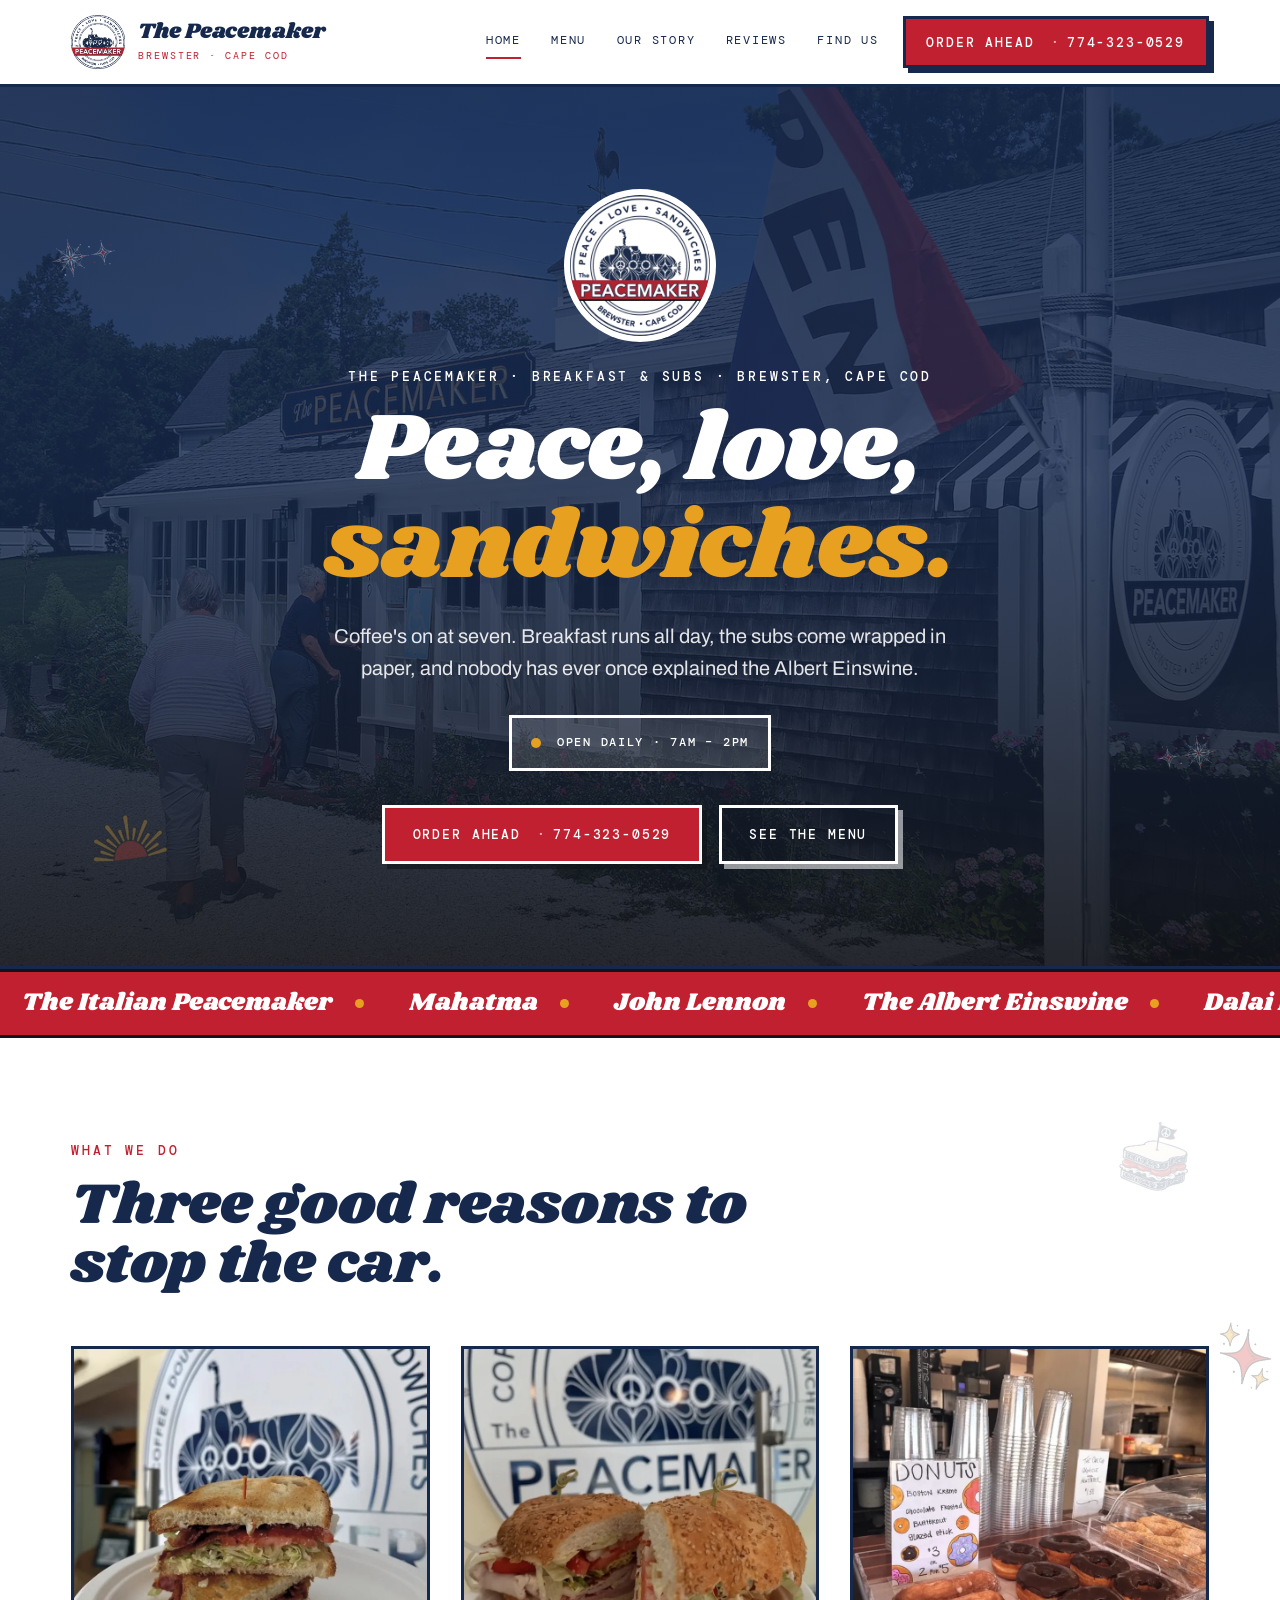
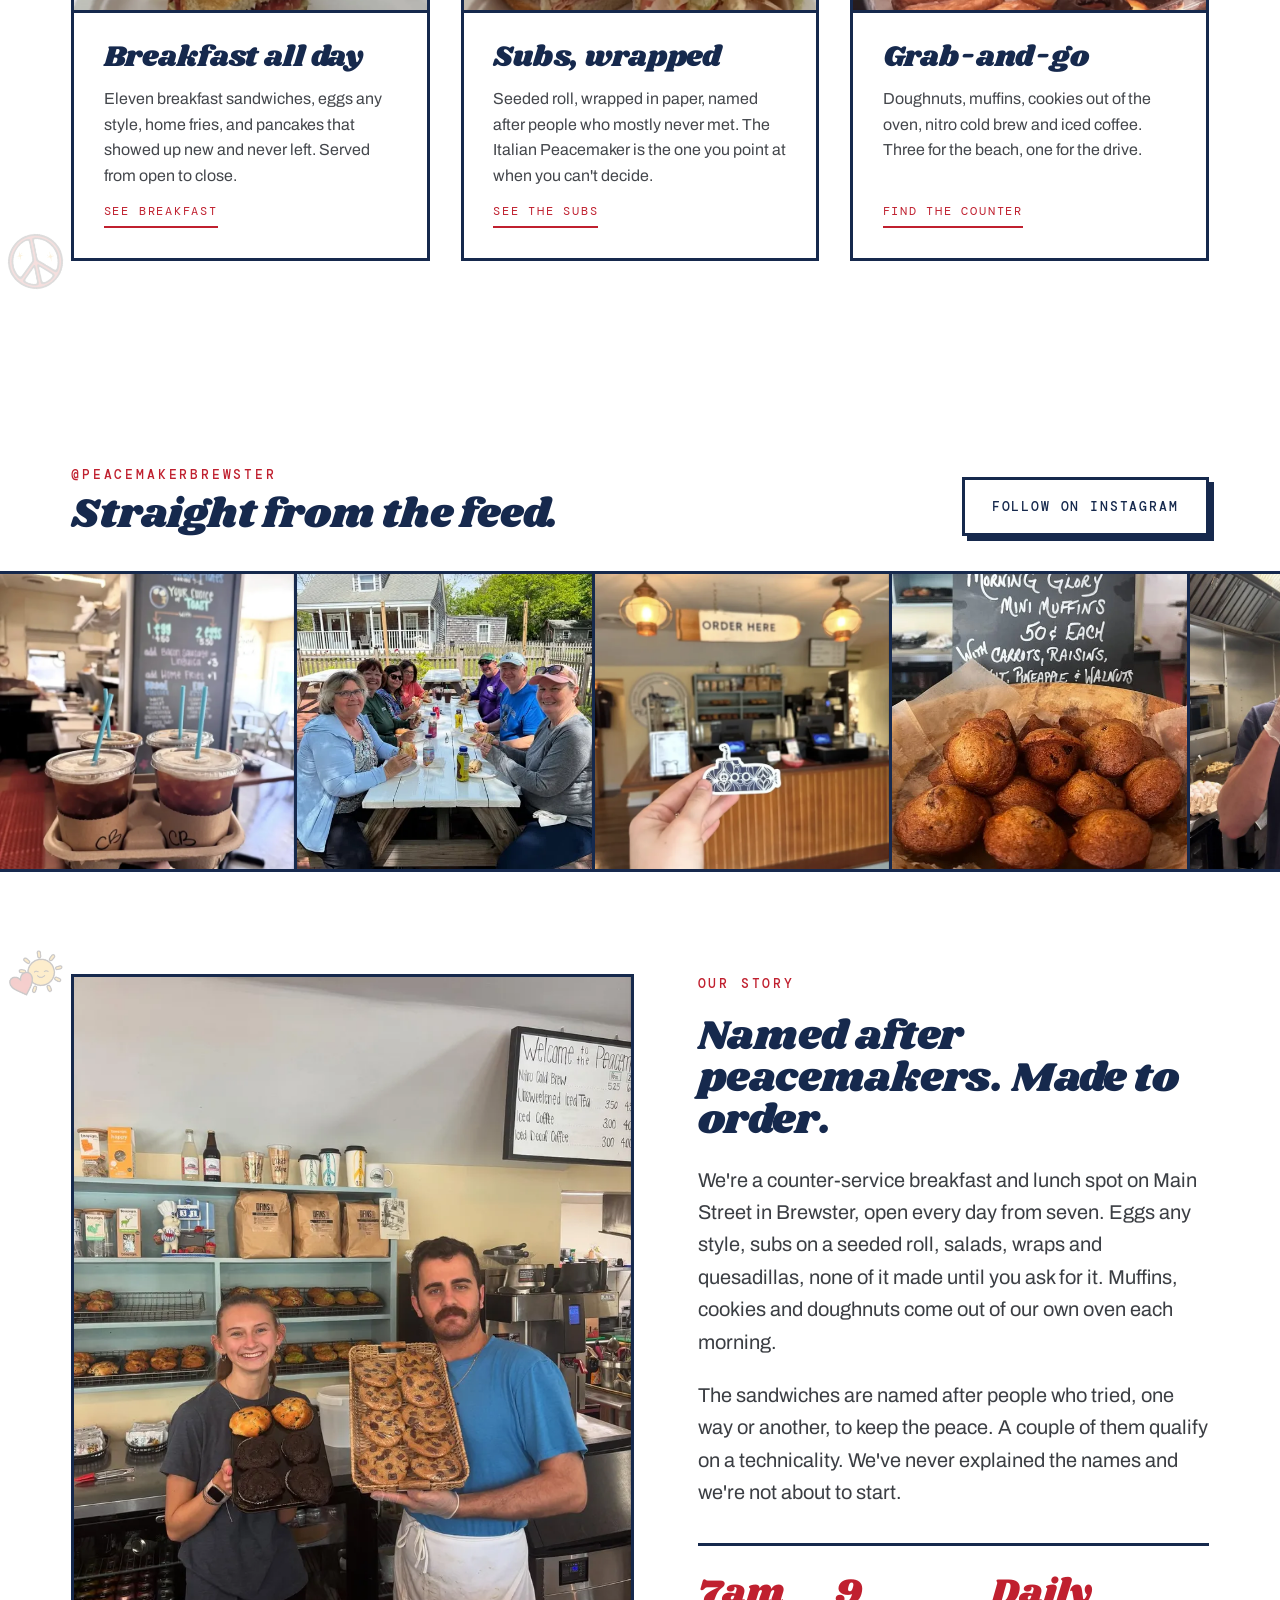
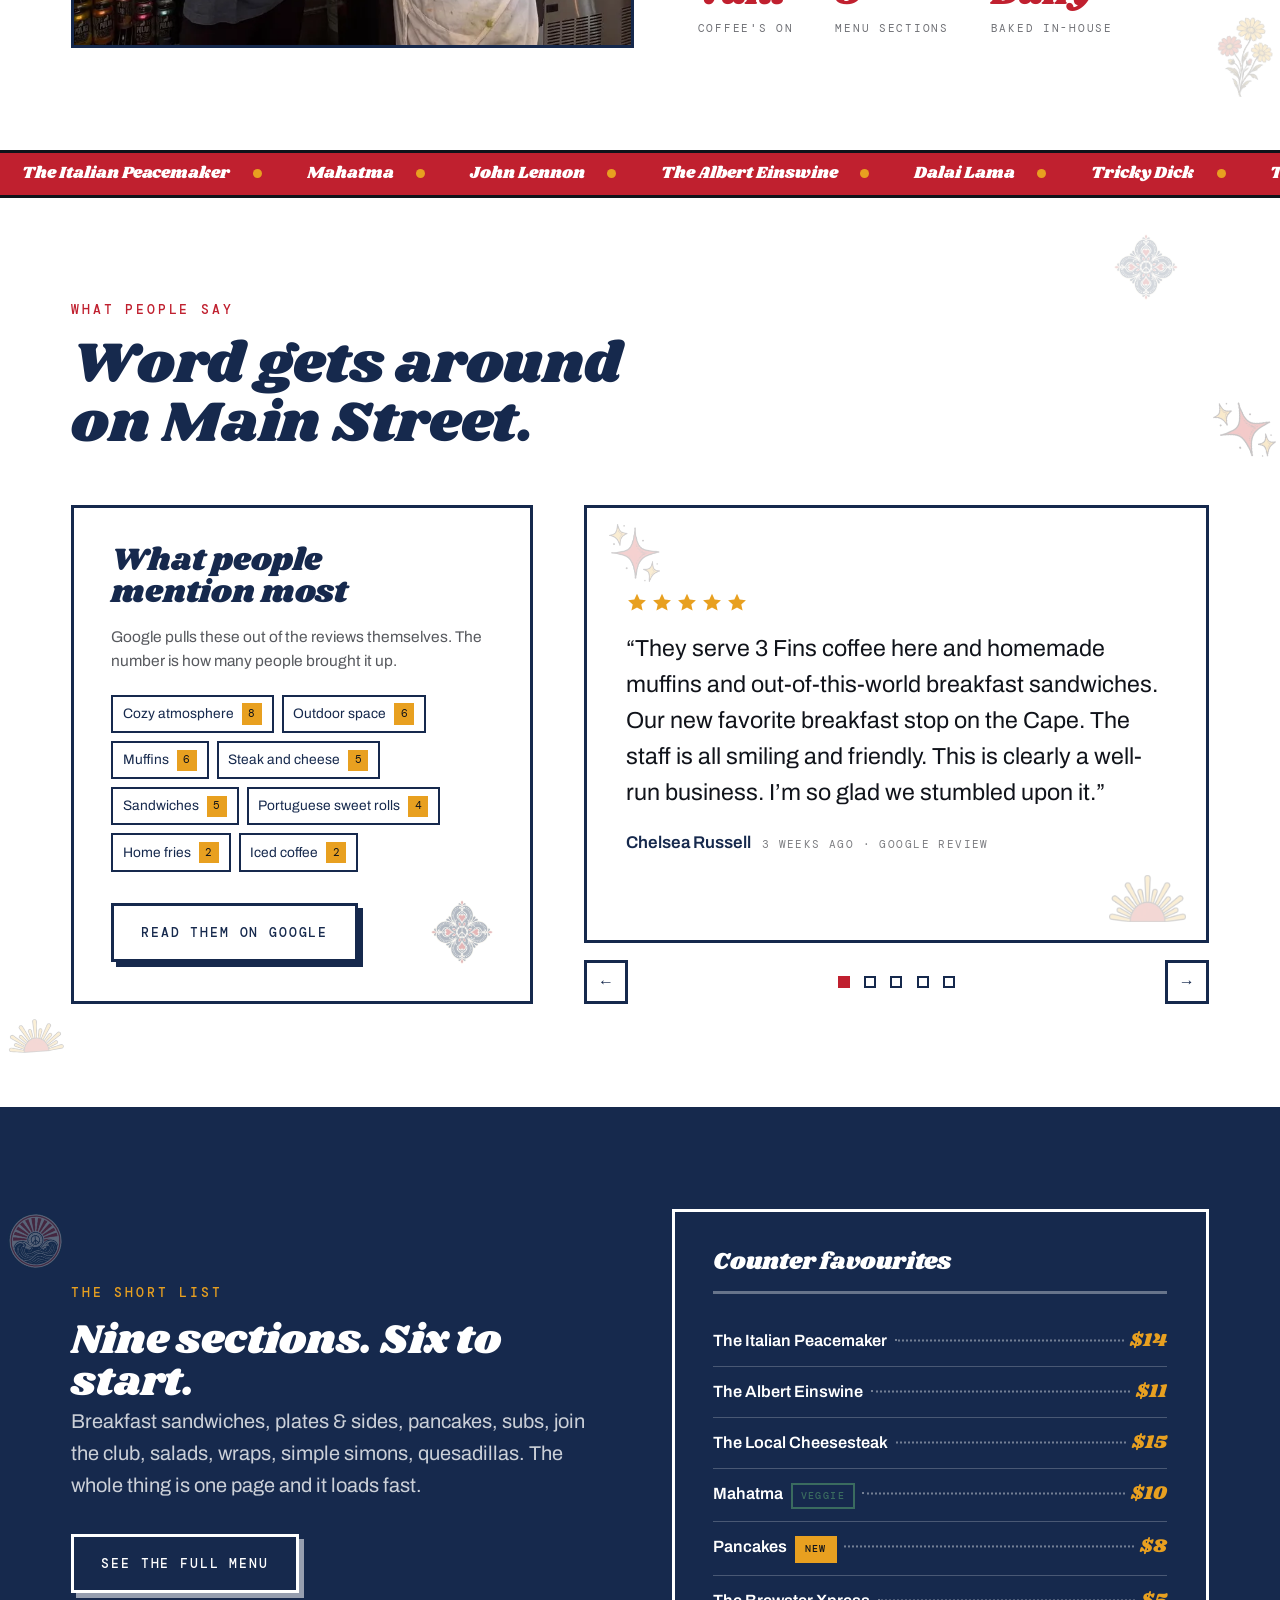
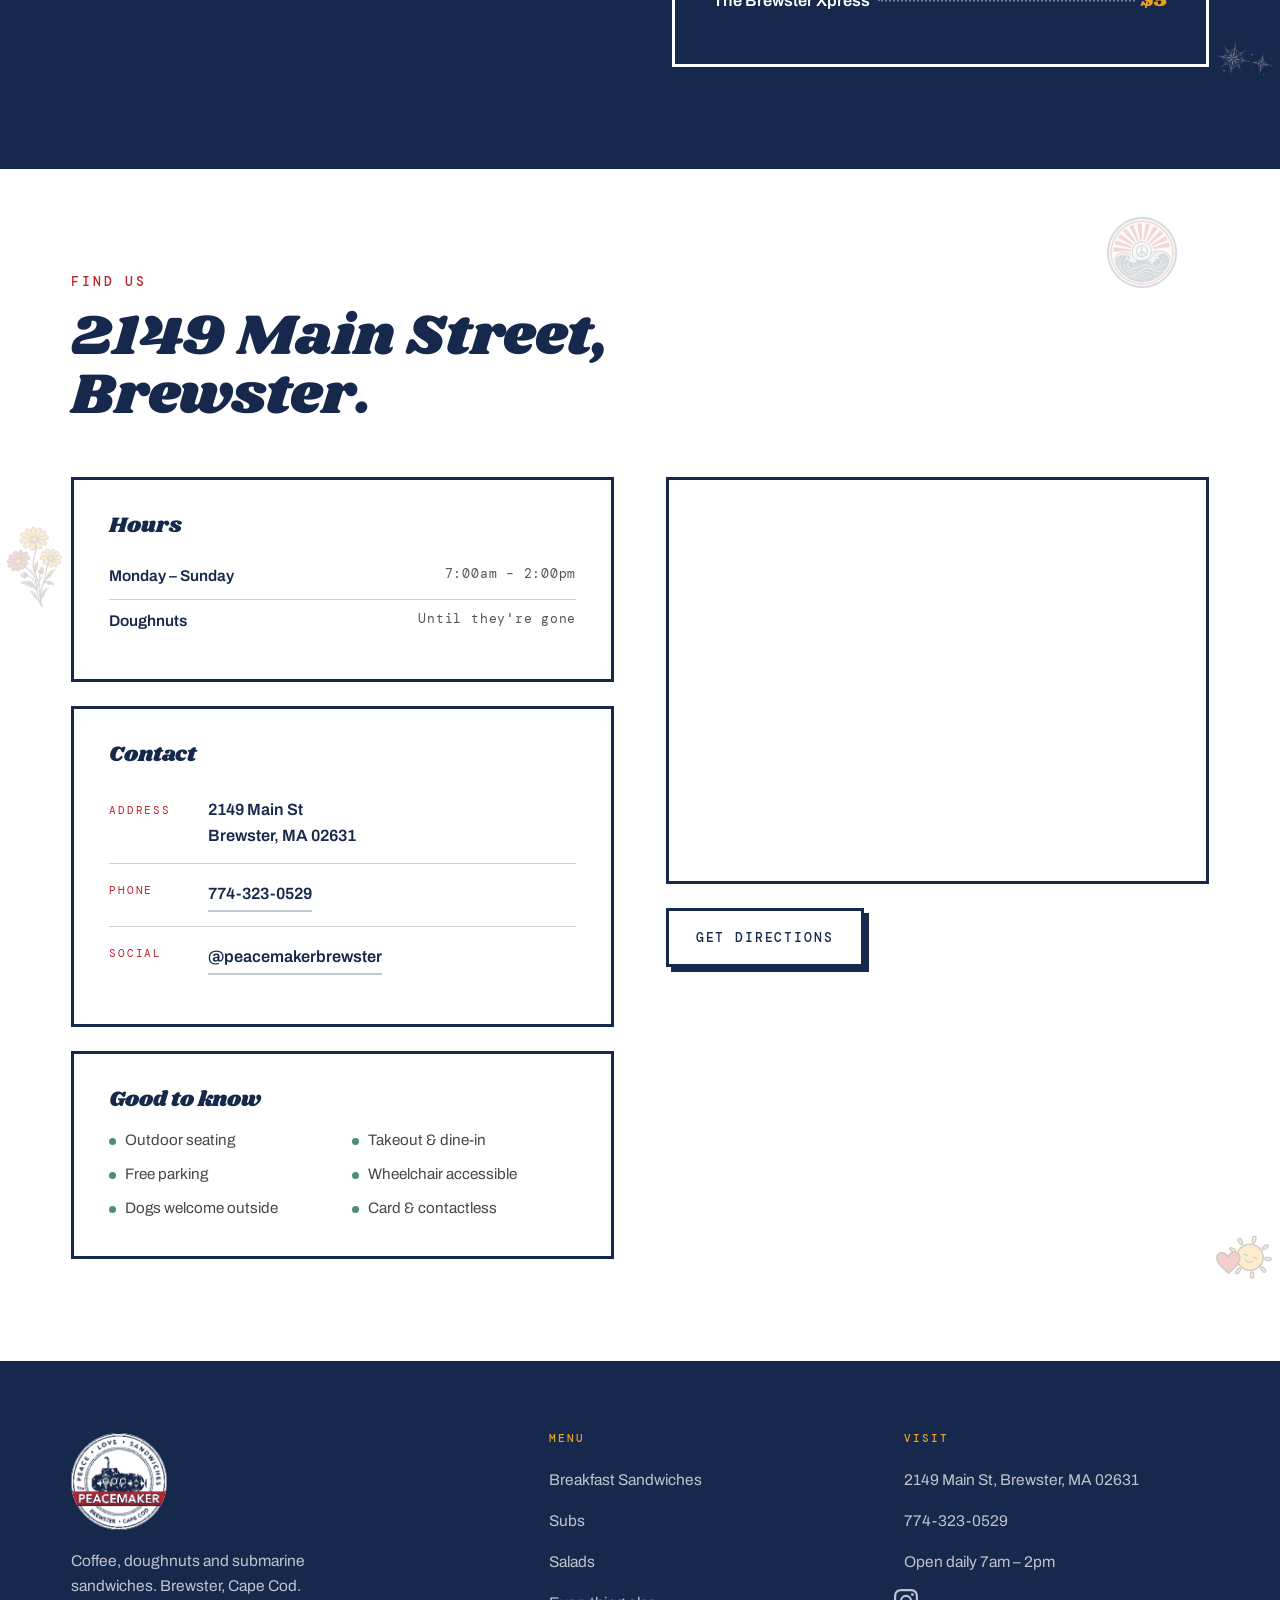
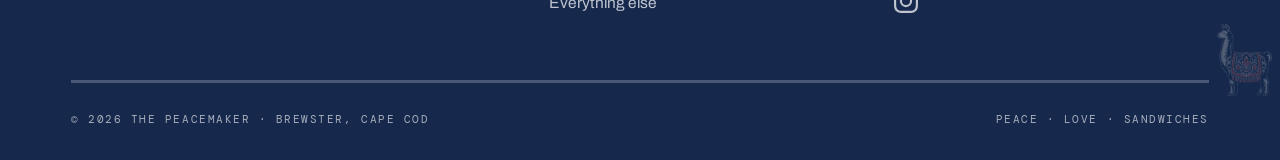
==== commit bcae7b51: "SEO: fix canonical host, orphaned menu schema, titles and H1 Pre-launch SEO pass. Adds the Cloudflar" ====
--- a/index.html
+++ b/index.html
@@ -3,7 +3,7 @@
 <head>
 <meta charset="utf-8">
 <meta name="viewport" content="width=device-width, initial-scale=1">
-<title>The Peacemaker · Peace, Love, Sandwiches · Brewster, Cape Cod</title>
+<title>Breakfast &amp; Subs in Brewster, Cape Cod | The Peacemaker</title>
 <meta name="description" content="Breakfast sandwiches, subs, coffee and homemade pastries at 2149 Main St, Brewster on Cape Cod. Open daily 7am–2pm. Peace, love, sandwiches.">
 <link rel="canonical" href="https://www.peacemakerbrewster.com/">
 <meta name="theme-color" content="#16294D">
@@ -61,7 +61,9 @@
       ],
       "currenciesAccepted": "USD",
       "paymentAccepted": "Cash, Credit Card, Debit Card, Contactless",
-      "hasMenu": "https://www.peacemakerbrewster.com/menu/",
+      "hasMenu": {
+        "@id": "https://www.peacemakerbrewster.com/menu/#menu"
+      },
       "address": {
         "@type": "PostalAddress",
         "streetAddress": "2149 Main St",
@@ -222,7 +224,7 @@
     <div class="wrap">
       <div class="hero-inner">
         <img class="hero-logo" src="assets/img/logo-mark.webp" alt="The Peacemaker logo: a paisley submarine flying a peace sign" width="320" height="322">
-        <h1 class="eyebrow eyebrow--light">The Peacemaker</h1>
+        <h1 class="eyebrow eyebrow--light">The Peacemaker · Breakfast &amp; Subs · Brewster, Cape Cod</h1>
         <p class="hero-tagline display-xl">Peace, love,<br><em>sandwiches.</em></p>
         <p class="lede">Coffee's on at seven. Breakfast runs all day, the subs come wrapped in paper, and nobody has ever once explained the Albert Einswine.</p>
 
--- a/assets/css/style.css
+++ b/assets/css/style.css
@@ -446,7 +446,9 @@
   margin-bottom: 1.6rem;
 }
 
-/* The h1 is the business name, set at eyebrow scale above the tagline */
+/* The h1 is the business name plus what and where, set at eyebrow scale above
+   the tagline. It carries the page's only topical heading text, so it earns the
+   length; 1.4 is here because it wraps to two lines on narrow screens. */
 .hero h1.eyebrow {
   line-height: 1.4;
   margin-bottom: 1rem;
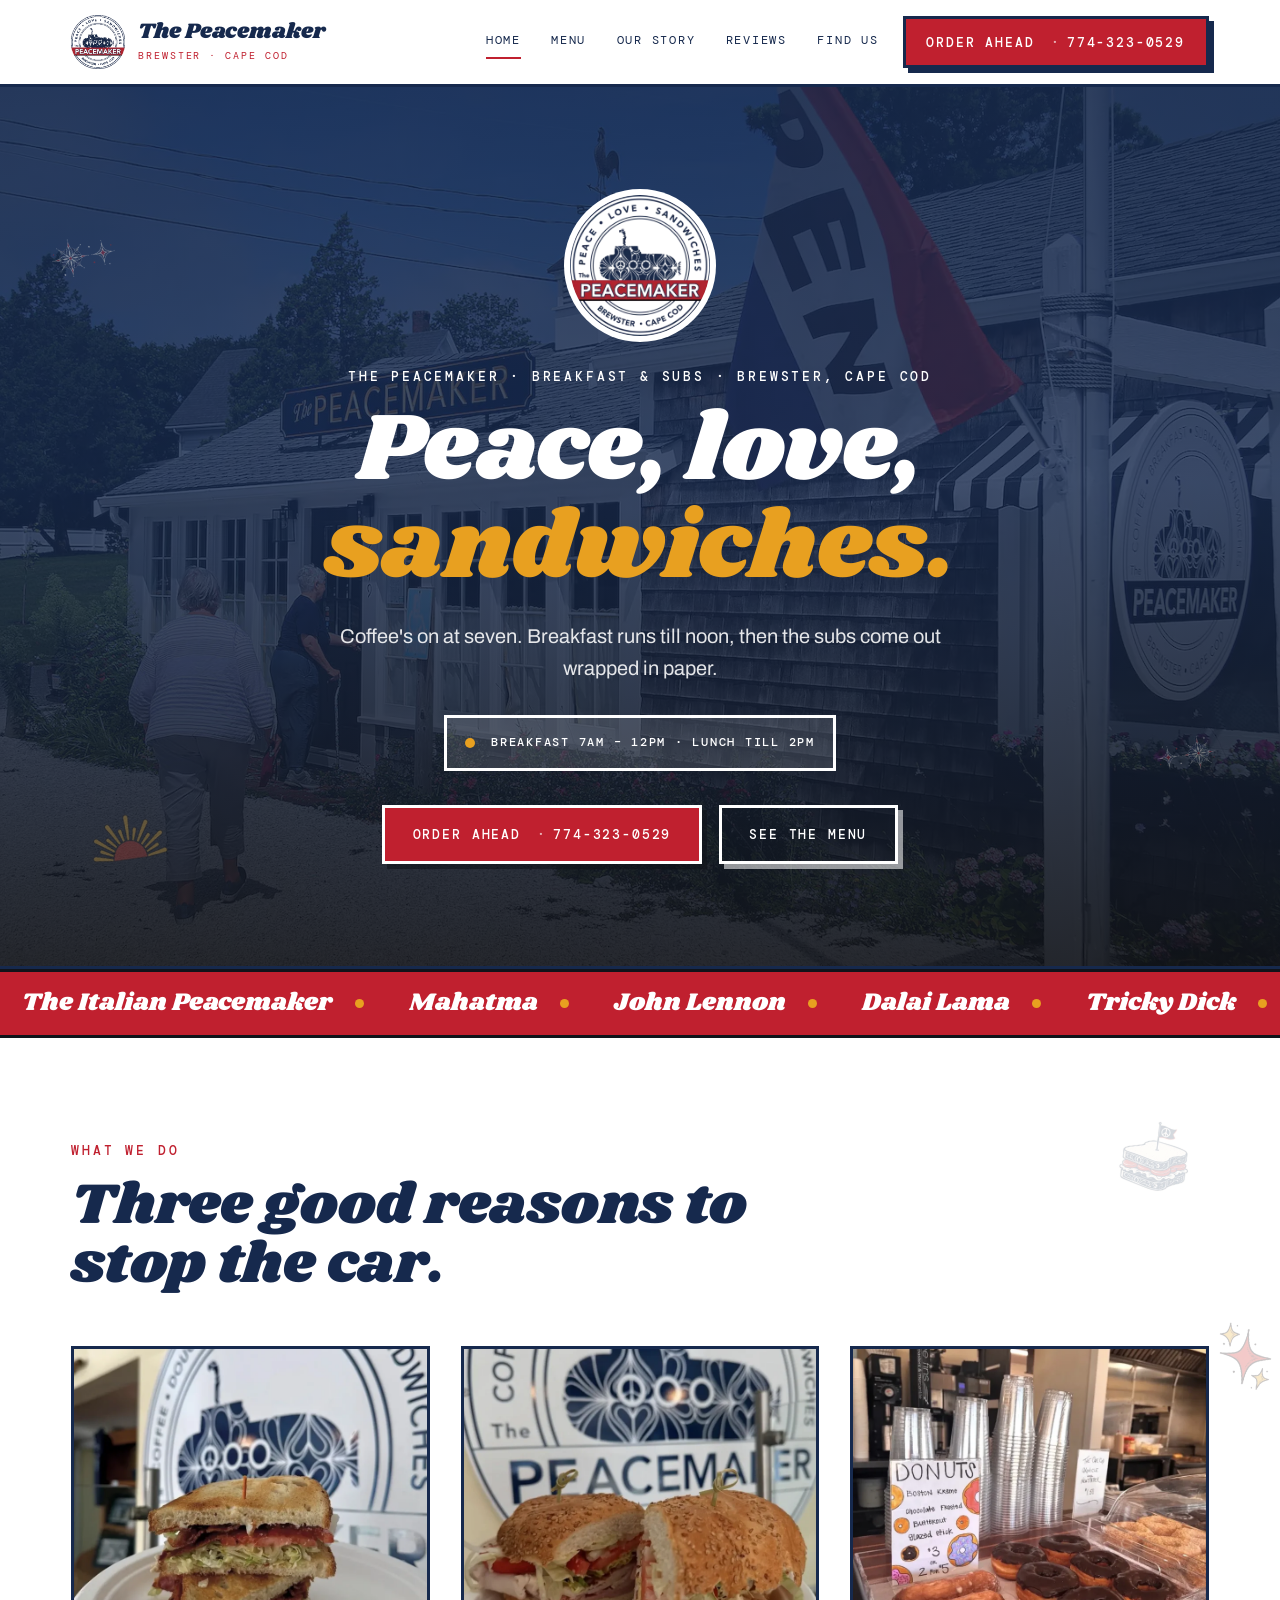
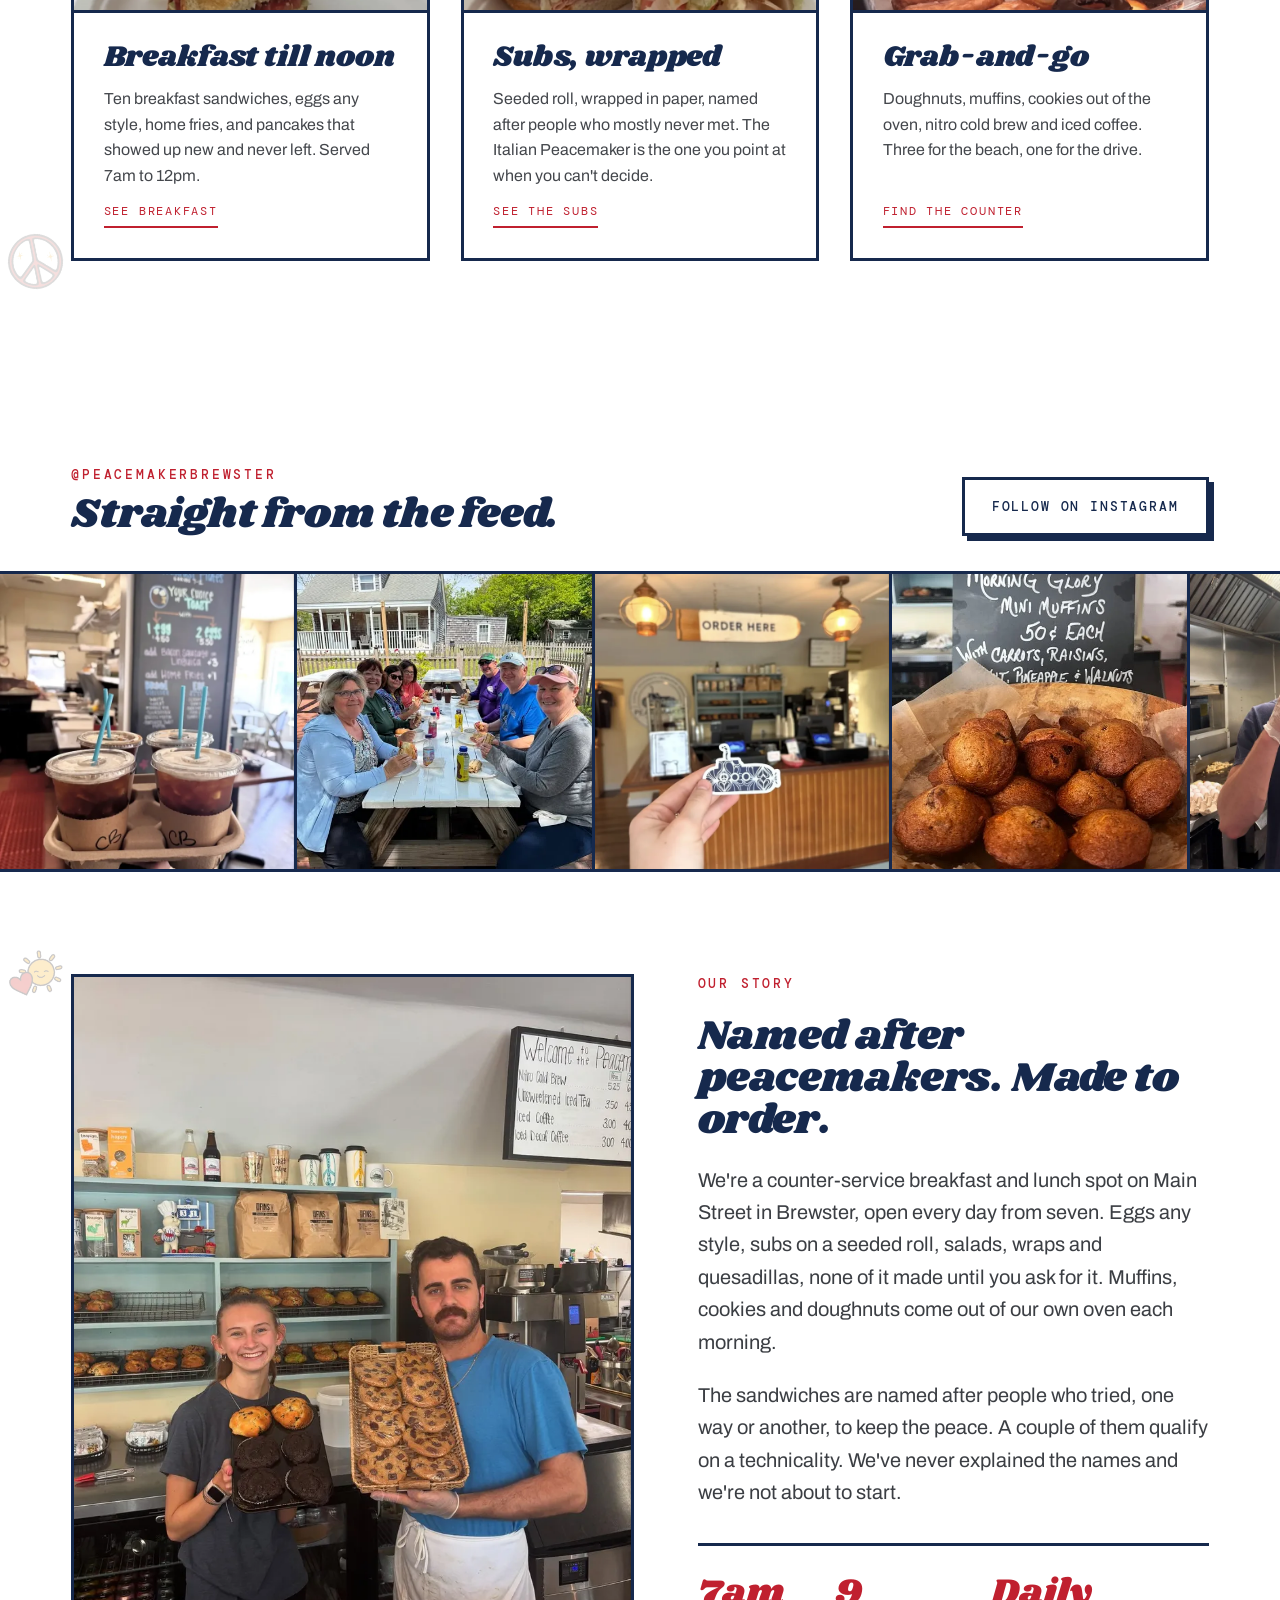
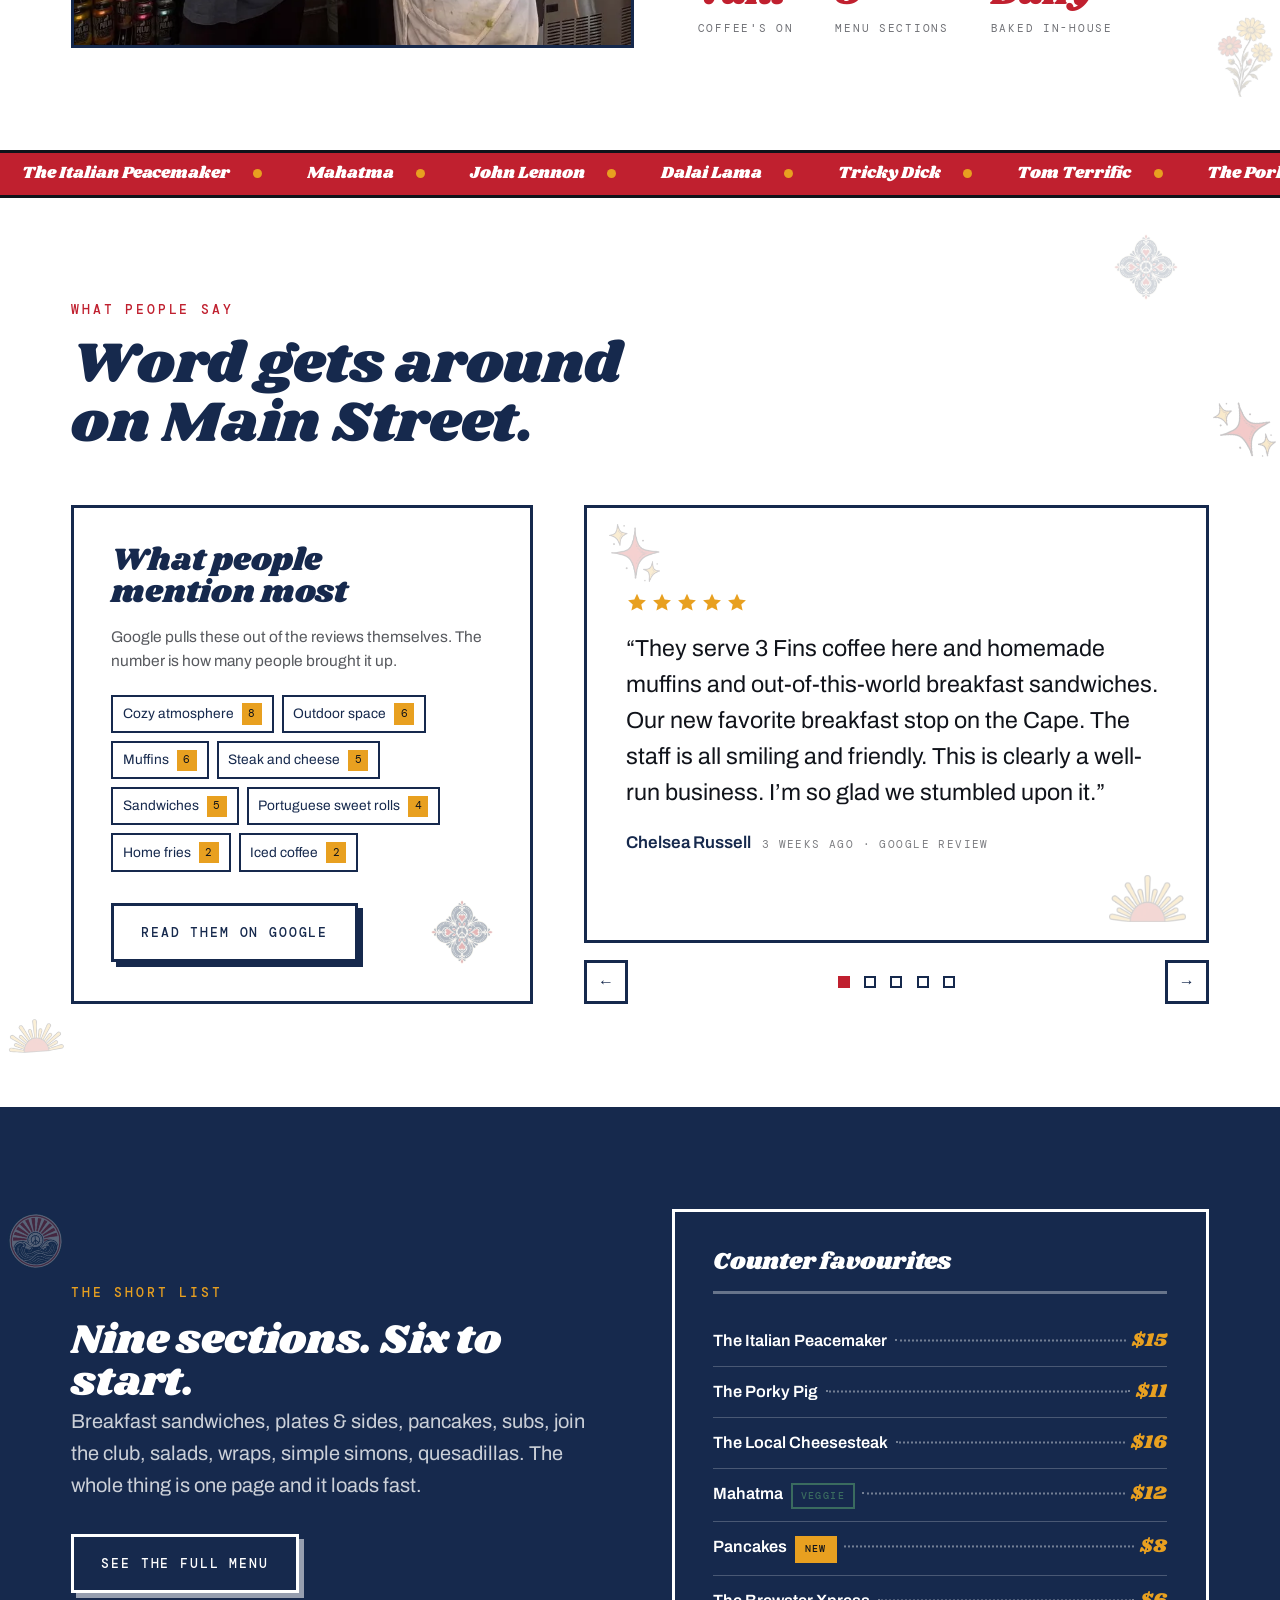
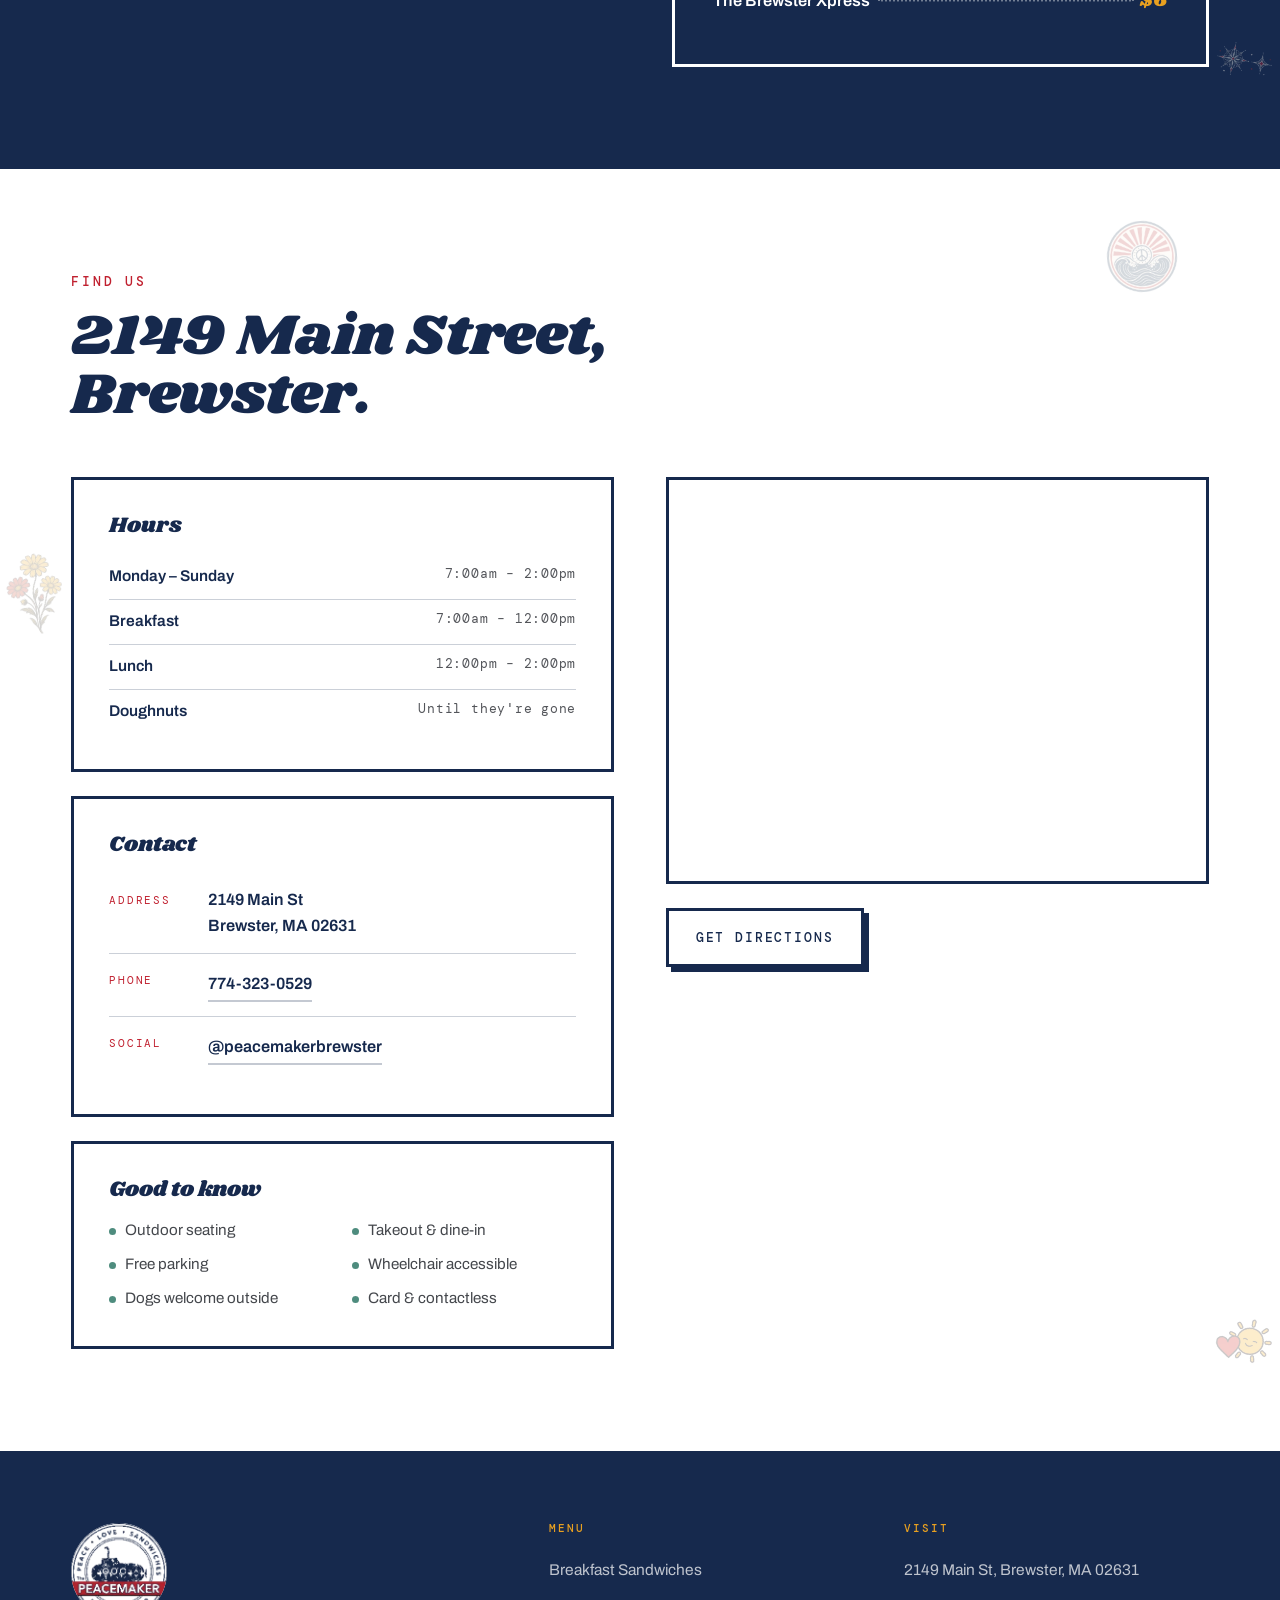
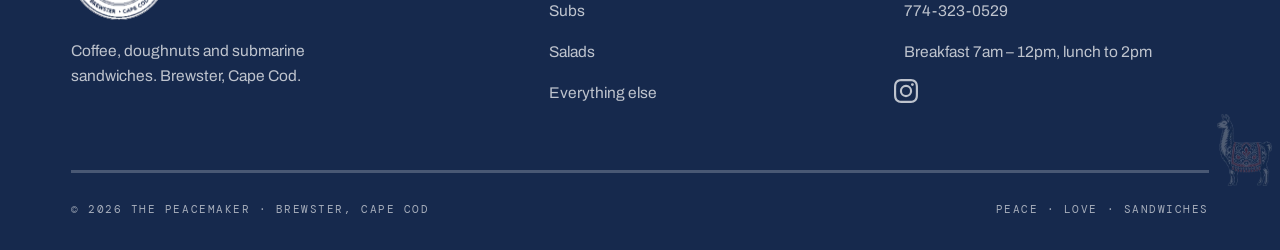
==== commit 6e3db5d6: "Update menu to the new printed breakfast and lunch boards Prices, item descriptions and section cont" ====
--- a/index.html
+++ b/index.html
@@ -4,8 +4,8 @@
 <meta charset="utf-8">
 <meta name="viewport" content="width=device-width, initial-scale=1">
 <title>Breakfast &amp; Subs in Brewster, Cape Cod | The Peacemaker</title>
-<meta name="description" content="Breakfast sandwiches, subs, coffee and homemade pastries at 2149 Main St, Brewster on Cape Cod. Open daily 7am–2pm. Peace, love, sandwiches.">
-<link rel="canonical" href="https://www.peacemakerbrewster.com/">
+<meta name="description" content="Breakfast sandwiches, subs, coffee and homemade pastries at 2149 Main St, Brewster on Cape Cod. Breakfast 7am–12pm, lunch until 2pm. Peace, love, sandwiches.">
+<link rel="canonical" href="https://thepeacemakerbrewster.com/">
 <meta name="theme-color" content="#16294D">
 <link rel="icon" href="favicon.ico" sizes="any">
 <link rel="icon" type="image/png" href="assets/img/logo-mark.png">
@@ -14,17 +14,17 @@
 <meta property="og:type" content="website">
 <meta property="og:locale" content="en_US">
 <meta property="og:title" content="The Peacemaker | Peace, Love, Sandwiches | Brewster, Cape Cod">
-<meta property="og:description" content="Breakfast sandwiches, subs, coffee and homemade pastries at 2149 Main St, Brewster on Cape Cod. Open daily 7am-2pm. Peace, love, sandwiches.">
-<meta property="og:url" content="https://www.peacemakerbrewster.com/">
-<meta property="og:image" content="https://www.peacemakerbrewster.com/assets/img/og-image.jpg">
+<meta property="og:description" content="Breakfast sandwiches, subs, coffee and homemade pastries at 2149 Main St, Brewster on Cape Cod. Breakfast 7am-12pm, lunch until 2pm. Peace, love, sandwiches.">
+<meta property="og:url" content="https://thepeacemakerbrewster.com/">
+<meta property="og:image" content="https://thepeacemakerbrewster.com/assets/img/og-image.jpg">
 <meta property="og:image:type" content="image/jpeg">
 <meta property="og:image:width" content="1200">
 <meta property="og:image:height" content="630">
 <meta property="og:image:alt" content="The Peacemaker logo: peace, love, sandwiches. Brewster, Cape Cod.">
 <meta name="twitter:card" content="summary_large_image">
 <meta name="twitter:title" content="The Peacemaker | Peace, Love, Sandwiches | Brewster, Cape Cod">
-<meta name="twitter:description" content="Breakfast sandwiches, subs, coffee and homemade pastries at 2149 Main St, Brewster on Cape Cod. Open daily 7am-2pm. Peace, love, sandwiches.">
-<meta name="twitter:image" content="https://www.peacemakerbrewster.com/assets/img/og-image.jpg">
+<meta name="twitter:description" content="Breakfast sandwiches, subs, coffee and homemade pastries at 2149 Main St, Brewster on Cape Cod. Breakfast 7am-12pm, lunch until 2pm. Peace, love, sandwiches.">
+<meta name="twitter:image" content="https://thepeacemakerbrewster.com/assets/img/og-image.jpg">
 <meta name="twitter:image:alt" content="The Peacemaker logo: peace, love, sandwiches. Brewster, Cape Cod.">
 <link rel="preconnect" href="https://fonts.googleapis.com">
 <link rel="preconnect" href="https://fonts.gstatic.com" crossorigin>
@@ -36,21 +36,21 @@
   "@graph": [
     {
       "@type": "CafeOrCoffeeShop",
-      "@id": "https://www.peacemakerbrewster.com/#business",
+      "@id": "https://thepeacemakerbrewster.com/#business",
       "name": "The Peacemaker",
       "alternateName": "The Peacemaker Brewster",
       "description": "Counter-service breakfast and lunch spot on Main Street in Brewster, Cape Cod. Breakfast sandwiches, submarine sandwiches, salads, coffee and pastries baked in-house.",
       "slogan": "Peace, Love, Sandwiches",
-      "url": "https://www.peacemakerbrewster.com/",
+      "url": "https://thepeacemakerbrewster.com/",
       "logo": {
         "@type": "ImageObject",
-        "url": "https://www.peacemakerbrewster.com/assets/img/logo-mark.png",
+        "url": "https://thepeacemakerbrewster.com/assets/img/logo-mark.png",
         "width": 320,
         "height": 322
       },
       "image": [
-        "https://www.peacemakerbrewster.com/assets/img/storefront.webp",
-        "https://www.peacemakerbrewster.com/assets/img/og-image.jpg"
+        "https://thepeacemakerbrewster.com/assets/img/storefront.webp",
+        "https://thepeacemakerbrewster.com/assets/img/og-image.jpg"
       ],
       "telephone": "+1-774-323-0529",
       "priceRange": "$",
@@ -62,7 +62,7 @@
       "currenciesAccepted": "USD",
       "paymentAccepted": "Cash, Credit Card, Debit Card, Contactless",
       "hasMenu": {
-        "@id": "https://www.peacemakerbrewster.com/menu/#menu"
+        "@id": "https://thepeacemakerbrewster.com/menu/#menu"
       },
       "address": {
         "@type": "PostalAddress",
@@ -151,30 +151,30 @@
     },
     {
       "@type": "WebSite",
-      "@id": "https://www.peacemakerbrewster.com/#website",
-      "url": "https://www.peacemakerbrewster.com/",
+      "@id": "https://thepeacemakerbrewster.com/#website",
+      "url": "https://thepeacemakerbrewster.com/",
       "name": "The Peacemaker",
       "inLanguage": "en-US",
       "publisher": {
-        "@id": "https://www.peacemakerbrewster.com/#business"
+        "@id": "https://thepeacemakerbrewster.com/#business"
       }
     },
     {
       "@type": "WebPage",
-      "@id": "https://www.peacemakerbrewster.com/#webpage",
-      "url": "https://www.peacemakerbrewster.com/",
+      "@id": "https://thepeacemakerbrewster.com/#webpage",
+      "url": "https://thepeacemakerbrewster.com/",
       "name": "The Peacemaker | Peace, Love, Sandwiches | Brewster, Cape Cod",
-      "description": "Breakfast sandwiches, subs, coffee and homemade pastries at 2149 Main St, Brewster on Cape Cod. Open daily 7am-2pm. Peace, love, sandwiches.",
+      "description": "Breakfast sandwiches, subs, coffee and homemade pastries at 2149 Main St, Brewster on Cape Cod. Breakfast 7am-12pm, lunch until 2pm. Peace, love, sandwiches.",
       "isPartOf": {
-        "@id": "https://www.peacemakerbrewster.com/#website"
+        "@id": "https://thepeacemakerbrewster.com/#website"
       },
       "about": {
-        "@id": "https://www.peacemakerbrewster.com/#business"
+        "@id": "https://thepeacemakerbrewster.com/#business"
       },
       "inLanguage": "en-US",
       "primaryImageOfPage": {
         "@type": "ImageObject",
-        "url": "https://www.peacemakerbrewster.com/assets/img/storefront.webp"
+        "url": "https://thepeacemakerbrewster.com/assets/img/storefront.webp"
       }
     }
   ]
@@ -226,11 +226,11 @@
         <img class="hero-logo" src="assets/img/logo-mark.webp" alt="The Peacemaker logo: a paisley submarine flying a peace sign" width="320" height="322">
         <h1 class="eyebrow eyebrow--light">The Peacemaker · Breakfast &amp; Subs · Brewster, Cape Cod</h1>
         <p class="hero-tagline display-xl">Peace, love,<br><em>sandwiches.</em></p>
-        <p class="lede">Coffee's on at seven. Breakfast runs all day, the subs come wrapped in paper, and nobody has ever once explained the Albert Einswine.</p>
+        <p class="lede">Coffee's on at seven. Breakfast runs till noon, then the subs come out wrapped in paper.</p>
 
         <div class="hero-hours">
           <span class="dot" aria-hidden="true"></span>
-          <strong>Open Daily · 7am – 2pm</strong>
+          <strong>Breakfast 7am – 12pm · Lunch till 2pm</strong>
         </div>
 
         <div class="btn-row">
@@ -244,7 +244,7 @@
   <div class="ribbon ribbon--items" aria-hidden="true">
     <div class="ribbon-track">
       <span>The Italian Peacemaker</span><span>Mahatma</span><span>John Lennon</span>
-      <span>The Albert Einswine</span><span>Dalai Lama</span><span>Tricky Dick</span>
+      <span>Dalai Lama</span><span>Tricky Dick</span>
       <span>Tom Terrific</span><span>The Porky Pig</span><span>Gerry Adams</span>
       <span>I Like Ike</span><span>The Skinny Dip</span><span>The Torpedo</span>
       <span>The Depth Charger</span><span>The Brewster Xpress</span><span>The Local Cheesesteak</span>
@@ -252,7 +252,7 @@
       <!-- Duplicated verbatim: the marquee translates -50%, so the
            second half must match the first for a seamless loop. -->
       <span>The Italian Peacemaker</span><span>Mahatma</span><span>John Lennon</span>
-      <span>The Albert Einswine</span><span>Dalai Lama</span><span>Tricky Dick</span>
+      <span>Dalai Lama</span><span>Tricky Dick</span>
       <span>Tom Terrific</span><span>The Porky Pig</span><span>Gerry Adams</span>
       <span>I Like Ike</span><span>The Skinny Dip</span><span>The Torpedo</span>
       <span>The Depth Charger</span><span>The Brewster Xpress</span><span>The Local Cheesesteak</span>
@@ -277,8 +277,8 @@
             <img src="assets/img/blt.webp" alt="A toasted BLT cut in half on a paper plate" loading="lazy" width="800" height="600">
           </div>
           <div class="card-body">
-            <h3>Breakfast all day</h3>
-            <p>Eleven breakfast sandwiches, eggs any style, home fries, and pancakes that showed up new and never left. Served from open to close.</p>
+            <h3>Breakfast till noon</h3>
+            <p>Ten breakfast sandwiches, eggs any style, home fries, and pancakes that showed up new and never left. Served 7am to 12pm.</p>
             <a class="card-link" href="menu/#breakfast">See breakfast</a>
           </div>
         </article>
@@ -377,7 +377,7 @@
   <div class="ribbon ribbon--thin ribbon--items" aria-hidden="true">
     <div class="ribbon-track">
       <span>The Italian Peacemaker</span><span>Mahatma</span><span>John Lennon</span>
-      <span>The Albert Einswine</span><span>Dalai Lama</span><span>Tricky Dick</span>
+      <span>Dalai Lama</span><span>Tricky Dick</span>
       <span>Tom Terrific</span><span>The Porky Pig</span><span>Gerry Adams</span>
       <span>I Like Ike</span><span>The Skinny Dip</span><span>The Torpedo</span>
       <span>The Depth Charger</span><span>The Brewster Xpress</span><span>The Local Cheesesteak</span>
@@ -385,7 +385,7 @@
       <!-- Duplicated verbatim: the marquee translates -50%, so the
            second half must match the first for a seamless loop. -->
       <span>The Italian Peacemaker</span><span>Mahatma</span><span>John Lennon</span>
-      <span>The Albert Einswine</span><span>Dalai Lama</span><span>Tricky Dick</span>
+      <span>Dalai Lama</span><span>Tricky Dick</span>
       <span>Tom Terrific</span><span>The Porky Pig</span><span>Gerry Adams</span>
       <span>I Like Ike</span><span>The Skinny Dip</span><span>The Torpedo</span>
       <span>The Depth Charger</span><span>The Brewster Xpress</span><span>The Local Cheesesteak</span>
@@ -487,19 +487,19 @@
 
         <div class="menu-row">
           <span class="menu-row-name">The Italian Peacemaker</span>
-          <span class="menu-row-price">$14</span>
+          <span class="menu-row-price">$15</span>
         </div>
         <div class="menu-row">
-          <span class="menu-row-name">The Albert Einswine</span>
+          <span class="menu-row-name">The Porky Pig</span>
           <span class="menu-row-price">$11</span>
         </div>
         <div class="menu-row">
           <span class="menu-row-name">The Local Cheesesteak</span>
-          <span class="menu-row-price">$15</span>
+          <span class="menu-row-price">$16</span>
         </div>
         <div class="menu-row">
           <span class="menu-row-name">Mahatma <span class="tag tag--veg">Veggie</span></span>
-          <span class="menu-row-price">$10</span>
+          <span class="menu-row-price">$12</span>
         </div>
         <div class="menu-row">
           <span class="menu-row-name">Pancakes <span class="tag tag--new">New</span></span>
@@ -507,7 +507,7 @@
         </div>
         <div class="menu-row">
           <span class="menu-row-name">The Brewster Xpress</span>
-          <span class="menu-row-price">$5</span>
+          <span class="menu-row-price">$6</span>
         </div>
       </div>
     </div>
@@ -530,6 +530,8 @@
             <h3>Hours</h3>
             <ul class="hours-list">
               <li><span>Monday – Sunday</span><span>7:00am – 2:00pm</span></li>
+              <li><span>Breakfast</span><span>7:00am – 12:00pm</span></li>
+              <li><span>Lunch</span><span>12:00pm – 2:00pm</span></li>
               <li><span>Doughnuts</span><span>Until they're gone</span></li>
             </ul>
           </div>
@@ -604,7 +606,7 @@
         <ul class="footer-list">
           <li><a href="#find">2149 Main St, Brewster, MA 02631</a></li>
           <li><a href="tel:+17743230529">774-323-0529</a></li>
-          <li><a href="#find">Open daily 7am – 2pm</a></li>
+          <li><a href="#find">Breakfast 7am – 12pm, lunch to 2pm</a></li>
           <li class="social-item"><a class="social-link" href="https://www.instagram.com/peacemakerbrewster/" target="_blank" rel="noopener" aria-label="The Peacemaker on Instagram"><svg viewBox="0 0 24 24" aria-hidden="true" focusable="false"><path d="M12 2.163c3.204 0 3.584.012 4.85.07 1.366.062 2.633.335 3.608 1.31.975.975 1.248 2.242 1.31 3.608.058 1.266.07 1.646.07 4.85s-.012 3.584-.07 4.85c-.062 1.366-.335 2.633-1.31 3.608-.975.975-2.242 1.248-3.608 1.31-1.266.058-1.646.07-4.85.07s-3.584-.012-4.85-.07c-1.366-.062-2.633-.335-3.608-1.31-.975-.975-1.248-2.242-1.31-3.608C2.175 15.584 2.163 15.204 2.163 12s.012-3.584.07-4.85c.062-1.366.335-2.633 1.31-3.608.975-.975 2.242-1.248 3.608-1.31C8.416 2.175 8.796 2.163 12 2.163zM12 0C8.741 0 8.332.014 7.052.072 5.197.157 3.355.673 2.014 2.014.673 3.355.157 5.197.072 7.052.014 8.332 0 8.741 0 12s.014 3.668.072 4.948c.085 1.855.601 3.697 1.942 5.038 1.341 1.341 3.183 1.857 5.038 1.942C8.332 23.986 8.741 24 12 24s3.668-.014 4.948-.072c1.855-.085 3.697-.601 5.038-1.942 1.341-1.341 1.857-3.183 1.942-5.038.058-1.28.072-1.689.072-4.948s-.014-3.668-.072-4.948c-.085-1.855-.601-3.697-1.942-5.038C20.645.673 18.803.157 16.948.072 15.668.014 15.259 0 12 0zm0 5.838a6.162 6.162 0 100 12.324 6.162 6.162 0 000-12.324zM12 16a4 4 0 110-8 4 4 0 010 8zm6.406-11.845a1.44 1.44 0 100 2.881 1.44 1.44 0 000-2.881z"/></svg></a></li>
         </ul>
       </div>
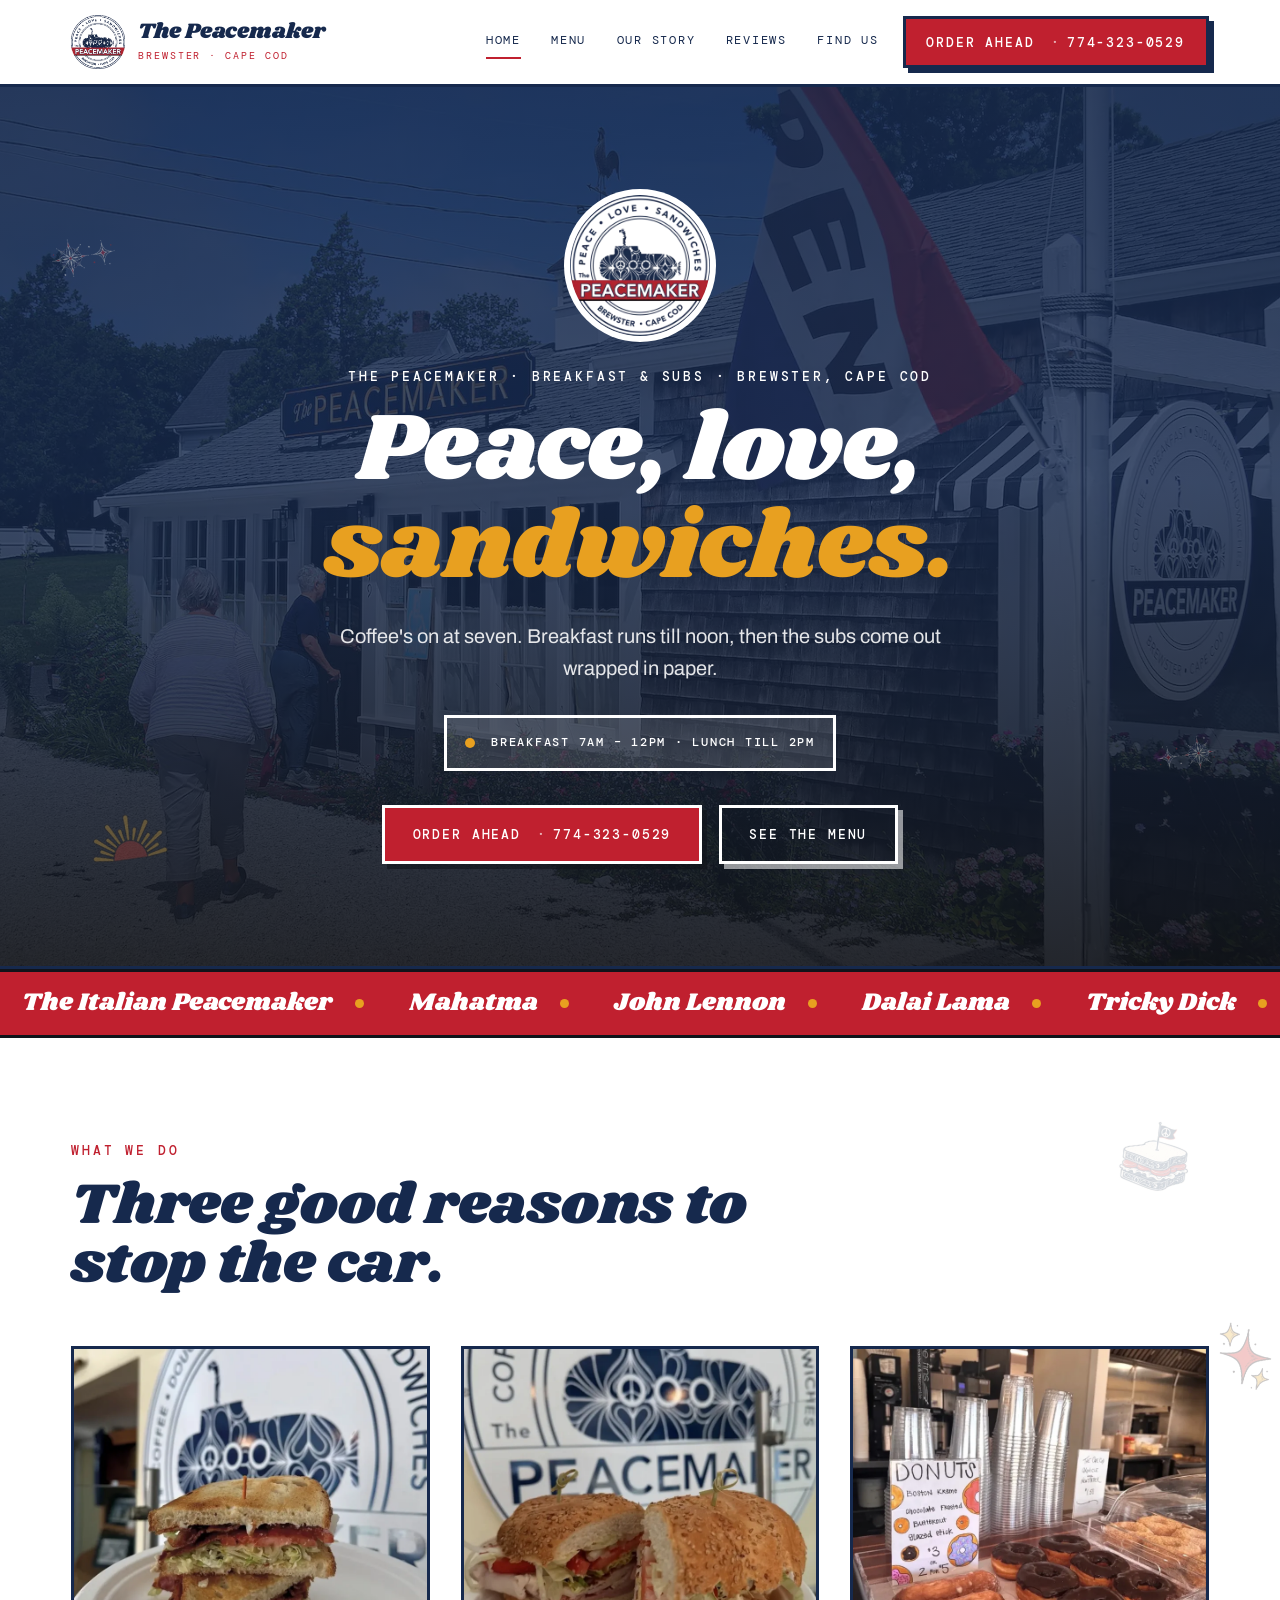
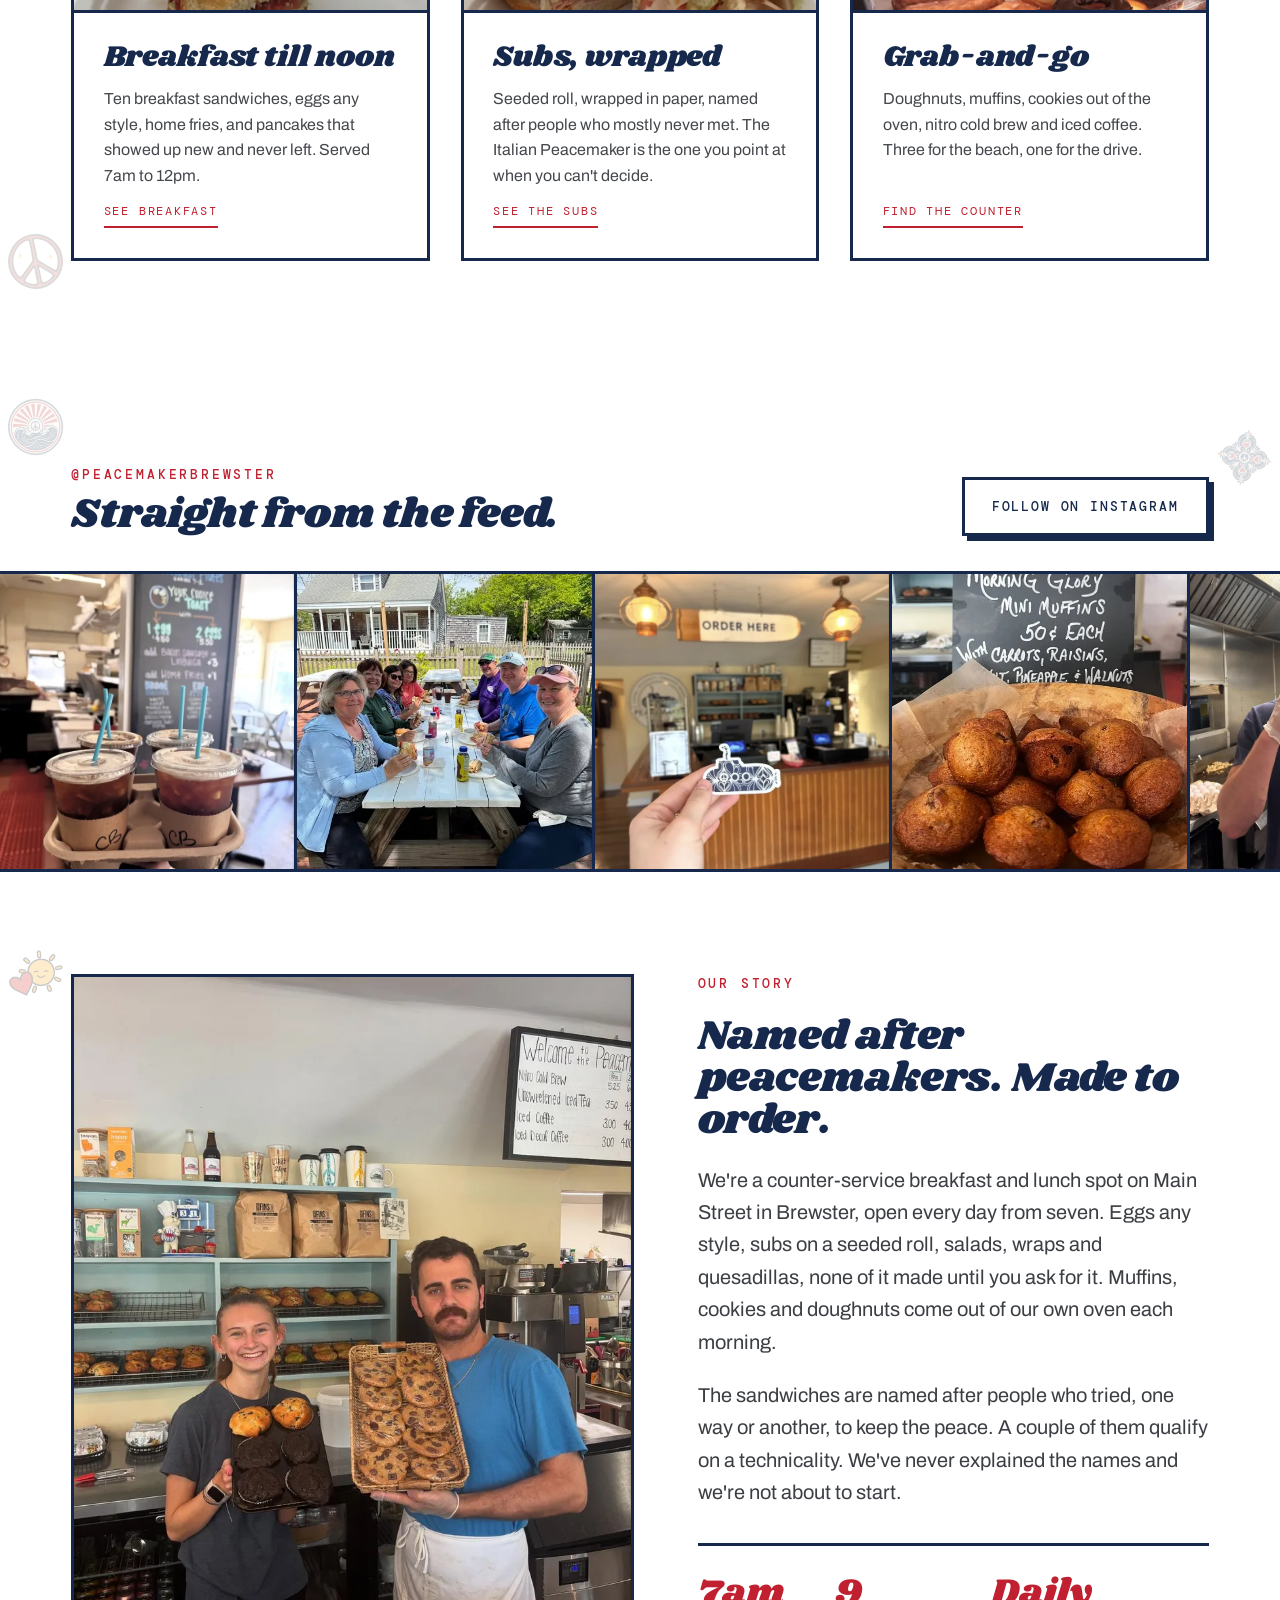
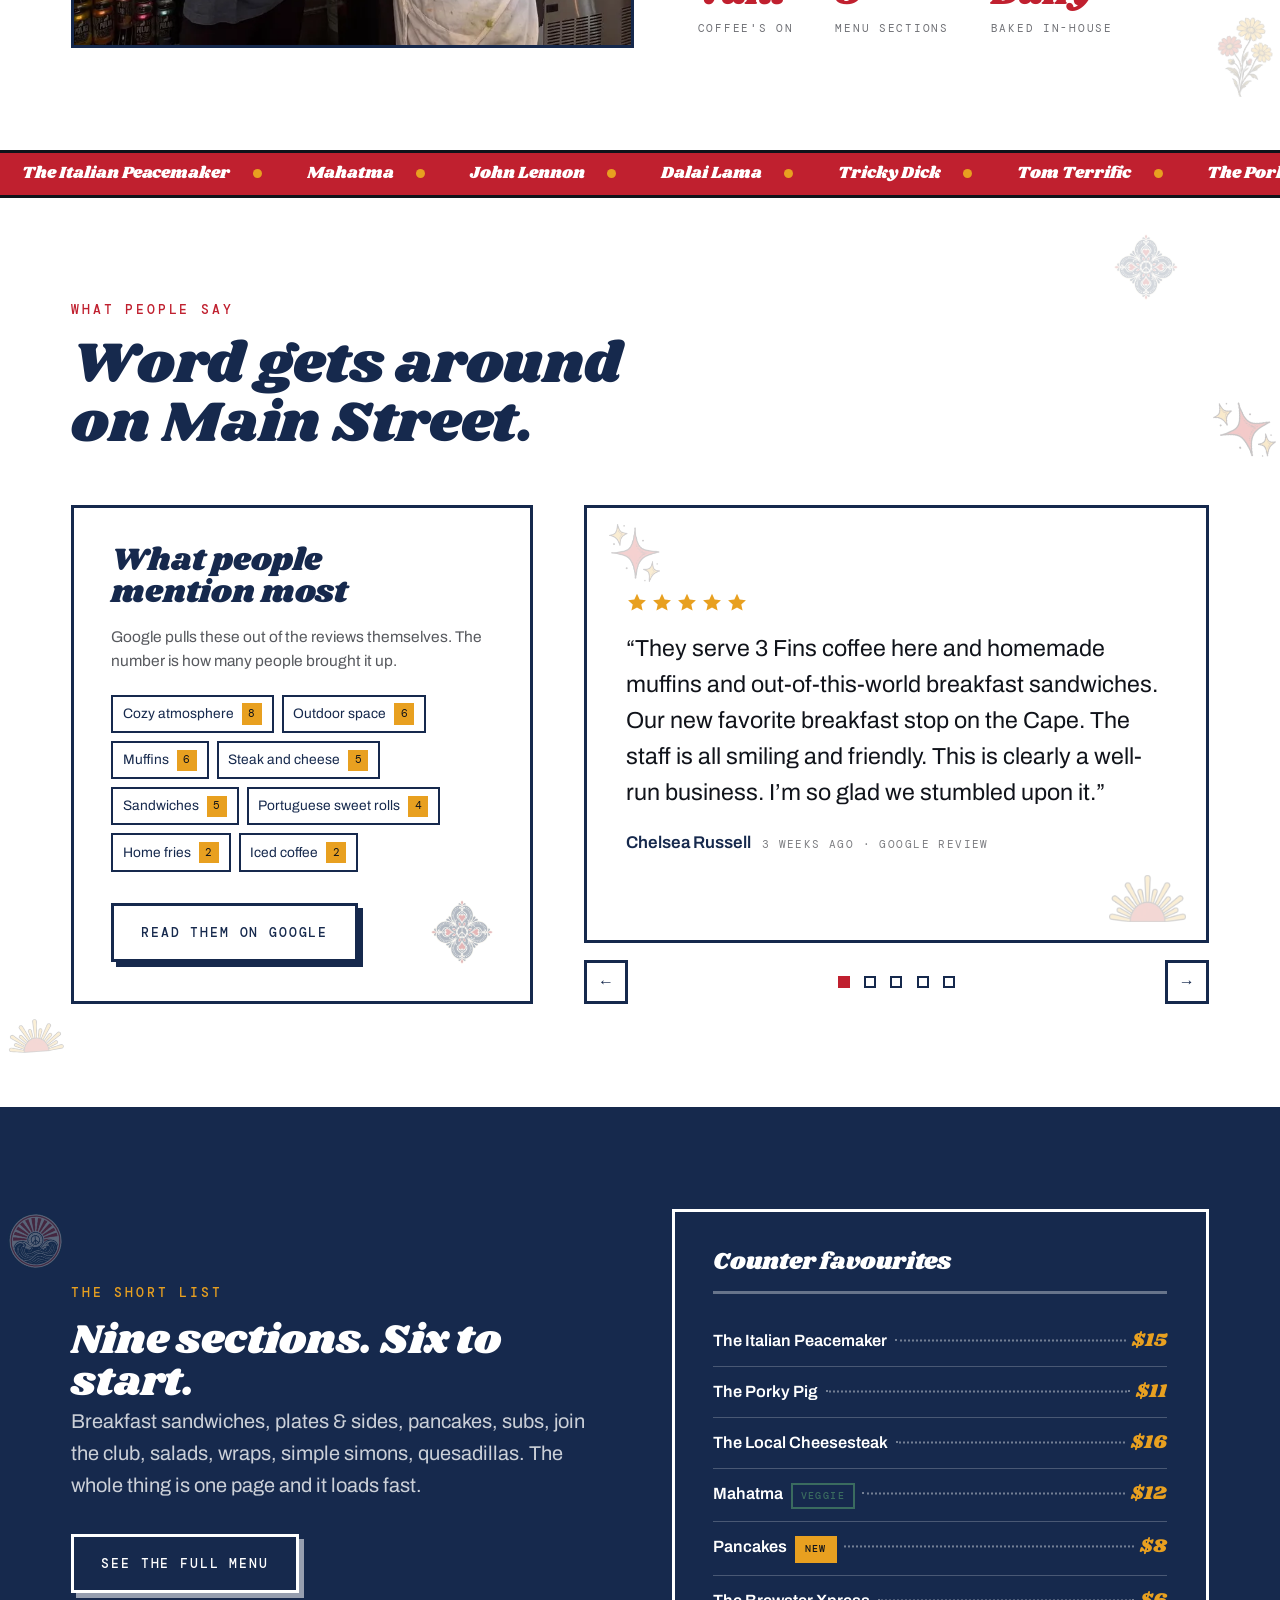
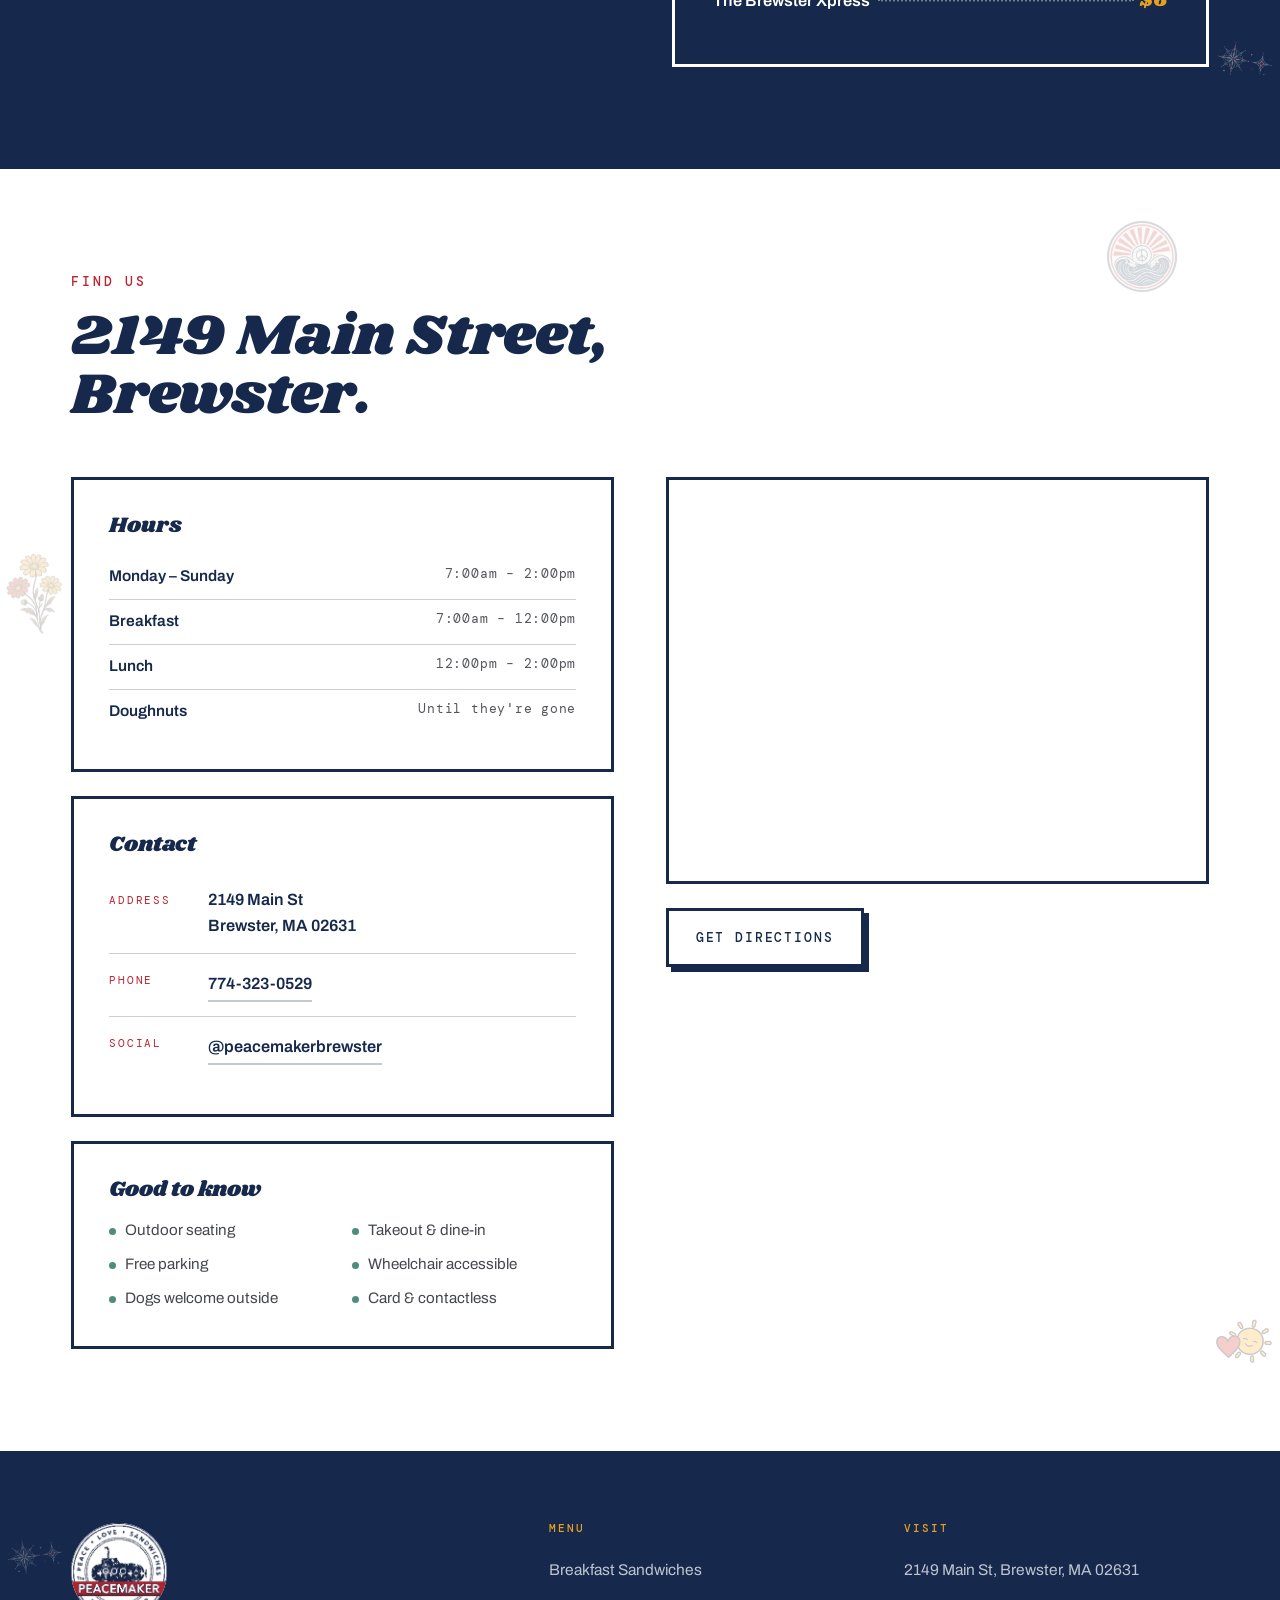
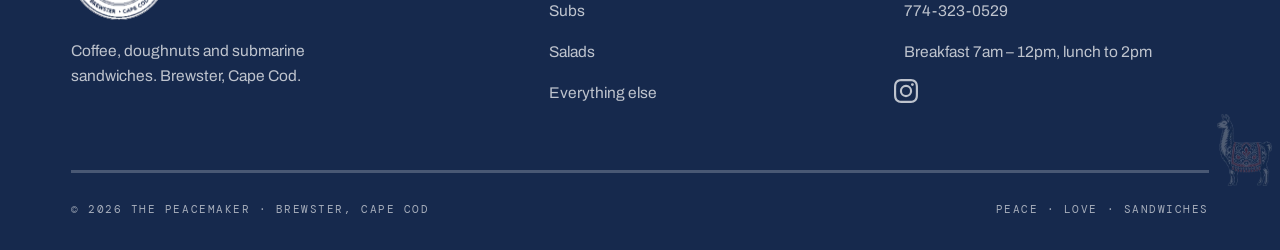
==== commit 98747c27: "Fill the last two bare patches of ornament on the home page The Instagram band was the only band on " ====
--- a/index.html
+++ b/index.html
@@ -308,7 +308,10 @@
     </div>
   </section>
 
-  <section id="instagram">
+  <section class="deco-host" id="instagram">
+    <span class="deco deco--edge deco--ig-l" aria-hidden="true"></span>
+    <span class="deco deco--edge deco--ig-r" aria-hidden="true"></span>
+
     <div class="wrap ig-head">
       <div>
         <p class="eyebrow">@peacemakerbrewster</p>
@@ -582,6 +585,7 @@
 </main>
 
 <footer class="site-footer deco-host">
+  <span class="deco deco--edge deco--foot-spark" aria-hidden="true"></span>
   <span class="deco deco--edge deco--foot-llama" aria-hidden="true"></span>
 
   <div class="wrap">
--- a/assets/css/style.css
+++ b/assets/css/style.css
@@ -575,6 +575,16 @@
 .deco--why-spark { --dimg: var(--ic-sparkles); --dar: 175/200; right: 8px; top: 31%; --dw: clamp(44px, 4.5vw, 62px); --do: 0.26; --dr: 8deg; }
 .deco--why-head  { --dimg: var(--ic-sandwich); right: 7%; top: 9%;    --dw: clamp(52px, 5.5vw, 78px); --do: 0.18; --dr: 6deg; }
 
+/* Home · Instagram band — the one band on the page that carried no ornament.
+   ONLY the top 40% is usable here: the photo belt below the heading is
+   full-bleed, so anything anchored lower than that lands on the tiles instead
+   of in a margin. Both pieces are pinned into the heading row and kept short
+   enough to finish well above it — at 1425px the band is 543px and the belt
+   starts at 217px, so these end around 112px and 137px. If the heading ever
+   gains a line, re-check that clearance before nudging these down. */
+.deco--ig-l { --dimg: var(--ic-cape-sun); --dar: 198/200; left: 8px;  top: 7%;  --dw: clamp(50px, 5vw, 74px);   --do: 0.18; --dr: -7deg; }
+.deco--ig-r { --dimg: var(--ic-flower);   --dar: 194/200; right: 8px; top: 13%; --dw: clamp(46px, 4.5vw, 66px); --do: 0.18; --dr: 9deg; }
+
 /* Home · our story */
 .deco--story-flowers { --dimg: var(--ic-flowers);   --dar: 137/200; right: 8px; bottom: 6%; --dw: clamp(50px, 5vw, 74px);   --do: 0.2;  --dr: 6deg; }
 .deco--story-heart   { --dimg: var(--ic-heart-sun); --dar: 200/158; left: 8px;  top: 9%;    --dw: clamp(46px, 4.5vw, 66px); --do: 0.24; --dr: -8deg; }
@@ -593,8 +603,11 @@
 .deco--navy-sun   { --dimg: var(--ic-cape-sun);   --dar: 198/200; left: 8px;  top: 16%;    --dw: clamp(54px, 5.5vw, 78px); --do: 0.3; --dr: -6deg; }
 .deco--navy-spark { --dimg: var(--ic-spark-navy); --dar: 200/120; right: 8px; bottom: 14%; --dw: clamp(50px, 5vw, 72px);   --do: 0.4; --dr: 10deg; }
 
-/* Footer, both pages */
-.deco--foot-llama { --dimg: var(--ic-llama); --dar: 153/200; right: 8px; bottom: 16%; --dw: clamp(46px, 4.5vw, 66px); --do: 0.26; }
+/* Footer, both pages. The llama had the right strip to itself and the left sat
+   empty; the spark balances it. Opacity runs high, as on every navy band — only
+   the cream and marigold in the art carry against that background. */
+.deco--foot-llama { --dimg: var(--ic-llama);      --dar: 153/200; right: 8px; bottom: 16%; --dw: clamp(46px, 4.5vw, 66px); --do: 0.26; }
+.deco--foot-spark { --dimg: var(--ic-spark-navy); --dar: 200/120; left: 8px;  top: 22%;    --dw: clamp(48px, 5vw, 70px);   --do: 0.3; --dr: -8deg; }
 
 /* Menu · hero */
 .deco--mh-l { --dimg: var(--ic-sparkles);  --dar: 175/200; left: 7%;  top: 26%; --dw: clamp(44px, 4.5vw, 62px); --do: 0.26; --dr: -12deg; }
@@ -605,6 +618,23 @@
 .deco--m-club     { --dimg: var(--ic-flowers);  --dar: 137/200; right: 8px; top: 30%;    --dw: clamp(50px, 5vw, 72px);   --do: 0.2;  --dr: 8deg; }
 .deco--m-wraps    { --dimg: var(--ic-peace);    right: 8px; bottom: 16%; --dw: clamp(54px, 5.5vw, 78px); --do: 0.16; --dr: -10deg; }
 .deco--m-quesa    { --dimg: var(--ic-sparkles); --dar: 175/200; right: 8px; top: 30%;    --dw: clamp(44px, 4.5vw, 62px); --do: 0.26; }
+
+/* Menu · the long list sections, which had no ornament at all.
+   The four rules above all pin right, so these pin LEFT. Read down the page at
+   desktop width the nine sections now zigzag right, left, right, left … — the
+   sides alternate on purpose, so add a new one to the opposite side of whatever
+   section precedes it. Vertical anchors are staggered too (top/bottom, and no
+   two neighbours at the same percentage) so the run never reads as a column of
+   evenly spaced marks.
+   These carry the two pieces of art the menu page was not using: the peace
+   sandwich goes on the two sandwich sections, and the peace flower on the
+   salads. Same clamps and opacities as their siblings — 0.16 on the widest
+   piece, since a wide mark at full strength competes with the price column. */
+.deco--m-breakfast { --dimg: var(--ic-sandwich); right: 8px; top: 12%;    --dw: clamp(54px, 5.5vw, 78px); --do: 0.16; --dr: 6deg; }
+.deco--m-plates    { --dimg: var(--ic-heart-sun); --dar: 200/158; left: 8px; bottom: 18%; --dw: clamp(48px, 5vw, 68px); --do: 0.24; --dr: -9deg; }
+.deco--m-subs      { --dimg: var(--ic-sandwich); left: 8px;  top: 9%;     --dw: clamp(52px, 5.5vw, 76px); --do: 0.16; --dr: -7deg; }
+.deco--m-salads    { --dimg: var(--ic-flower);   --dar: 194/200; left: 8px; bottom: 12%; --dw: clamp(50px, 5vw, 72px); --do: 0.18; --dr: 8deg; }
+.deco--m-simons    { --dimg: var(--ic-sparkles); --dar: 175/200; left: 8px; top: 24%;    --dw: clamp(44px, 4.5vw, 62px); --do: 0.26; --dr: 14deg; }
 
 /* An ornament that sits in the flow instead of a margin, for filling the gap
    left beside a short button. Dropped on narrow screens, where the button takes
